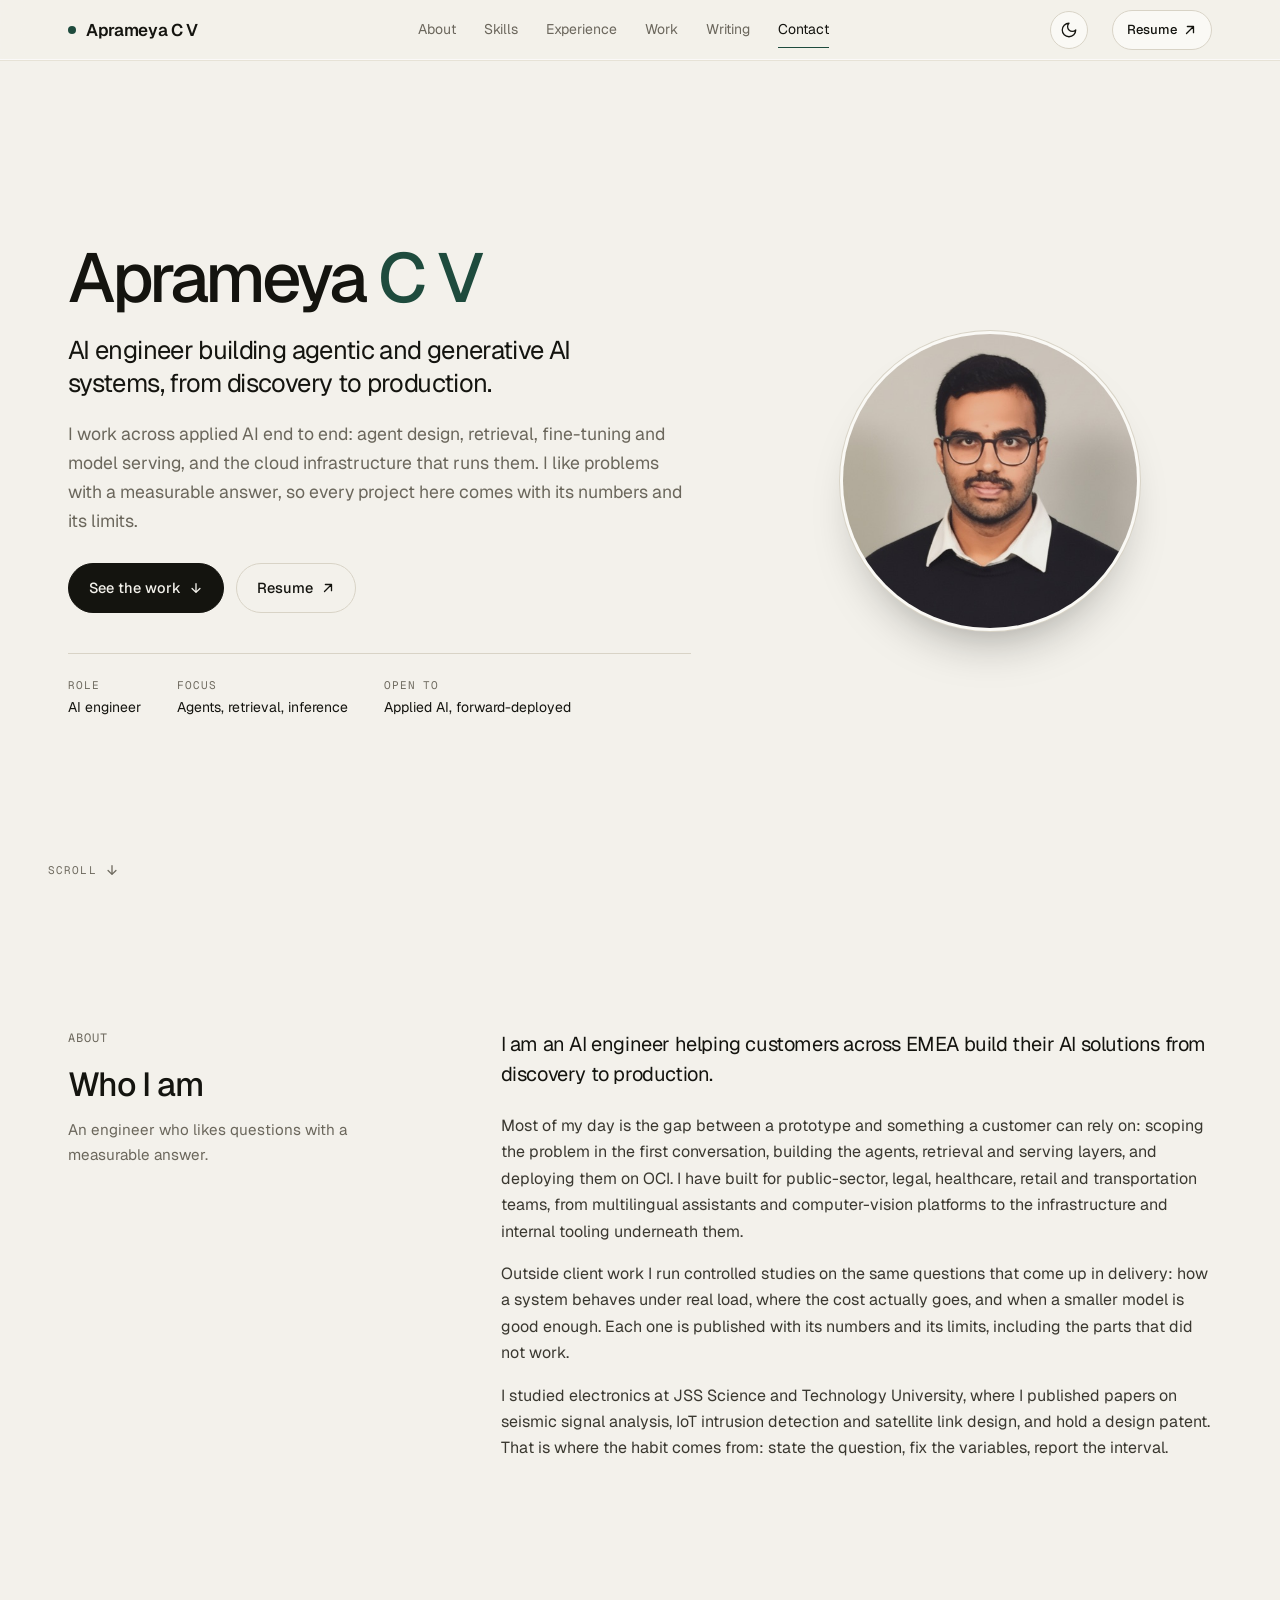
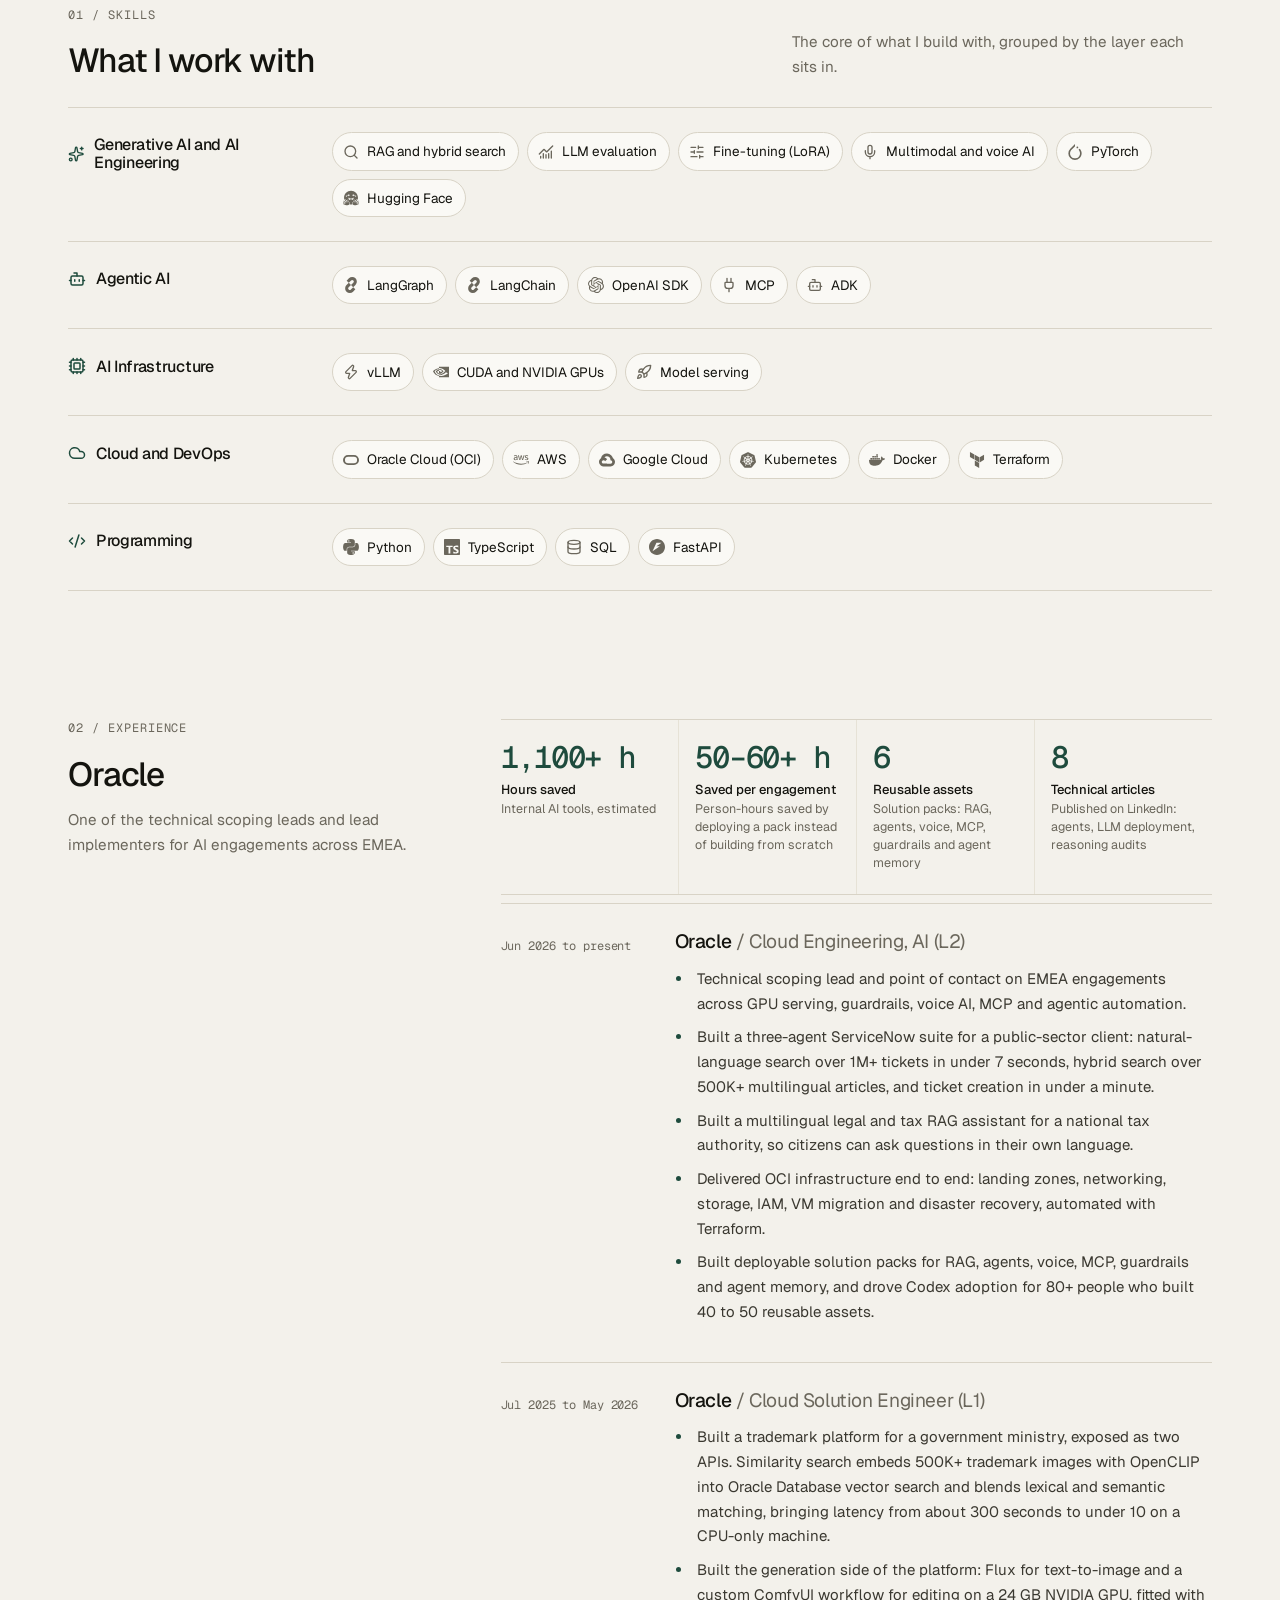
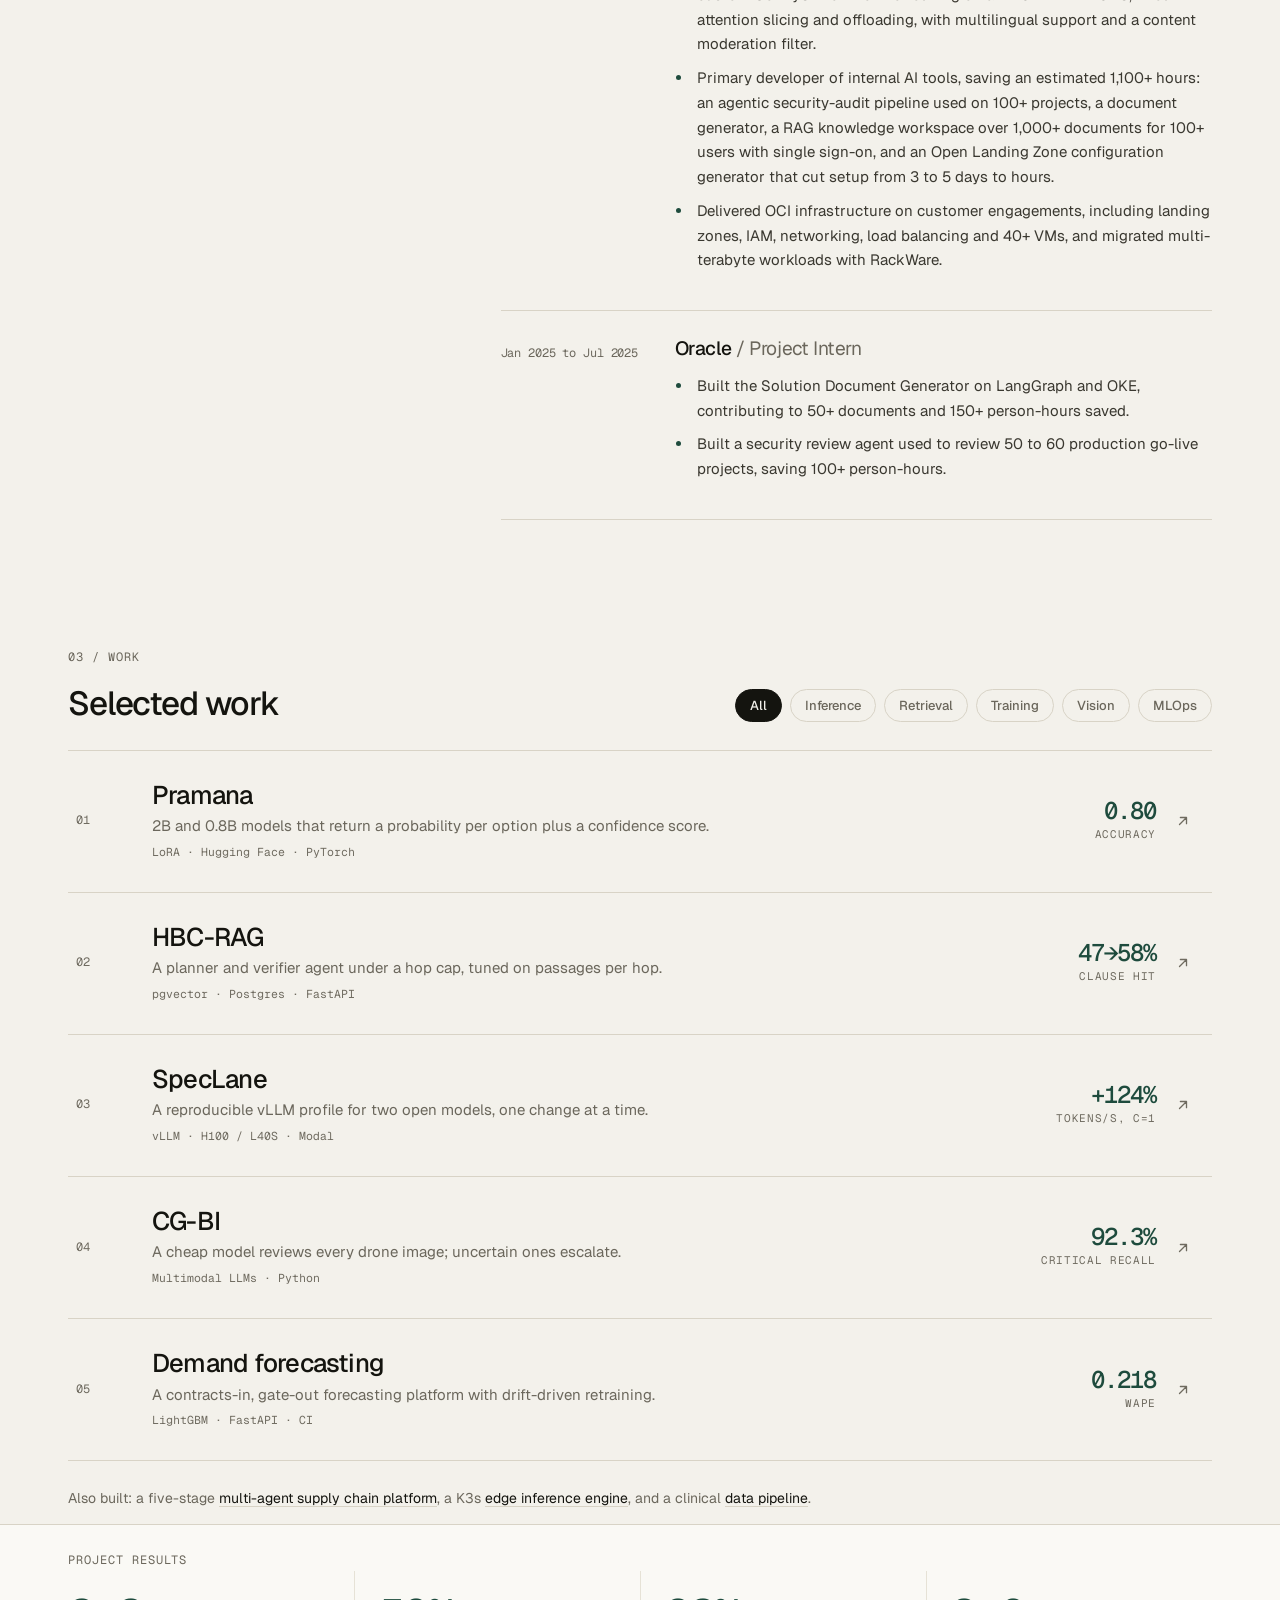
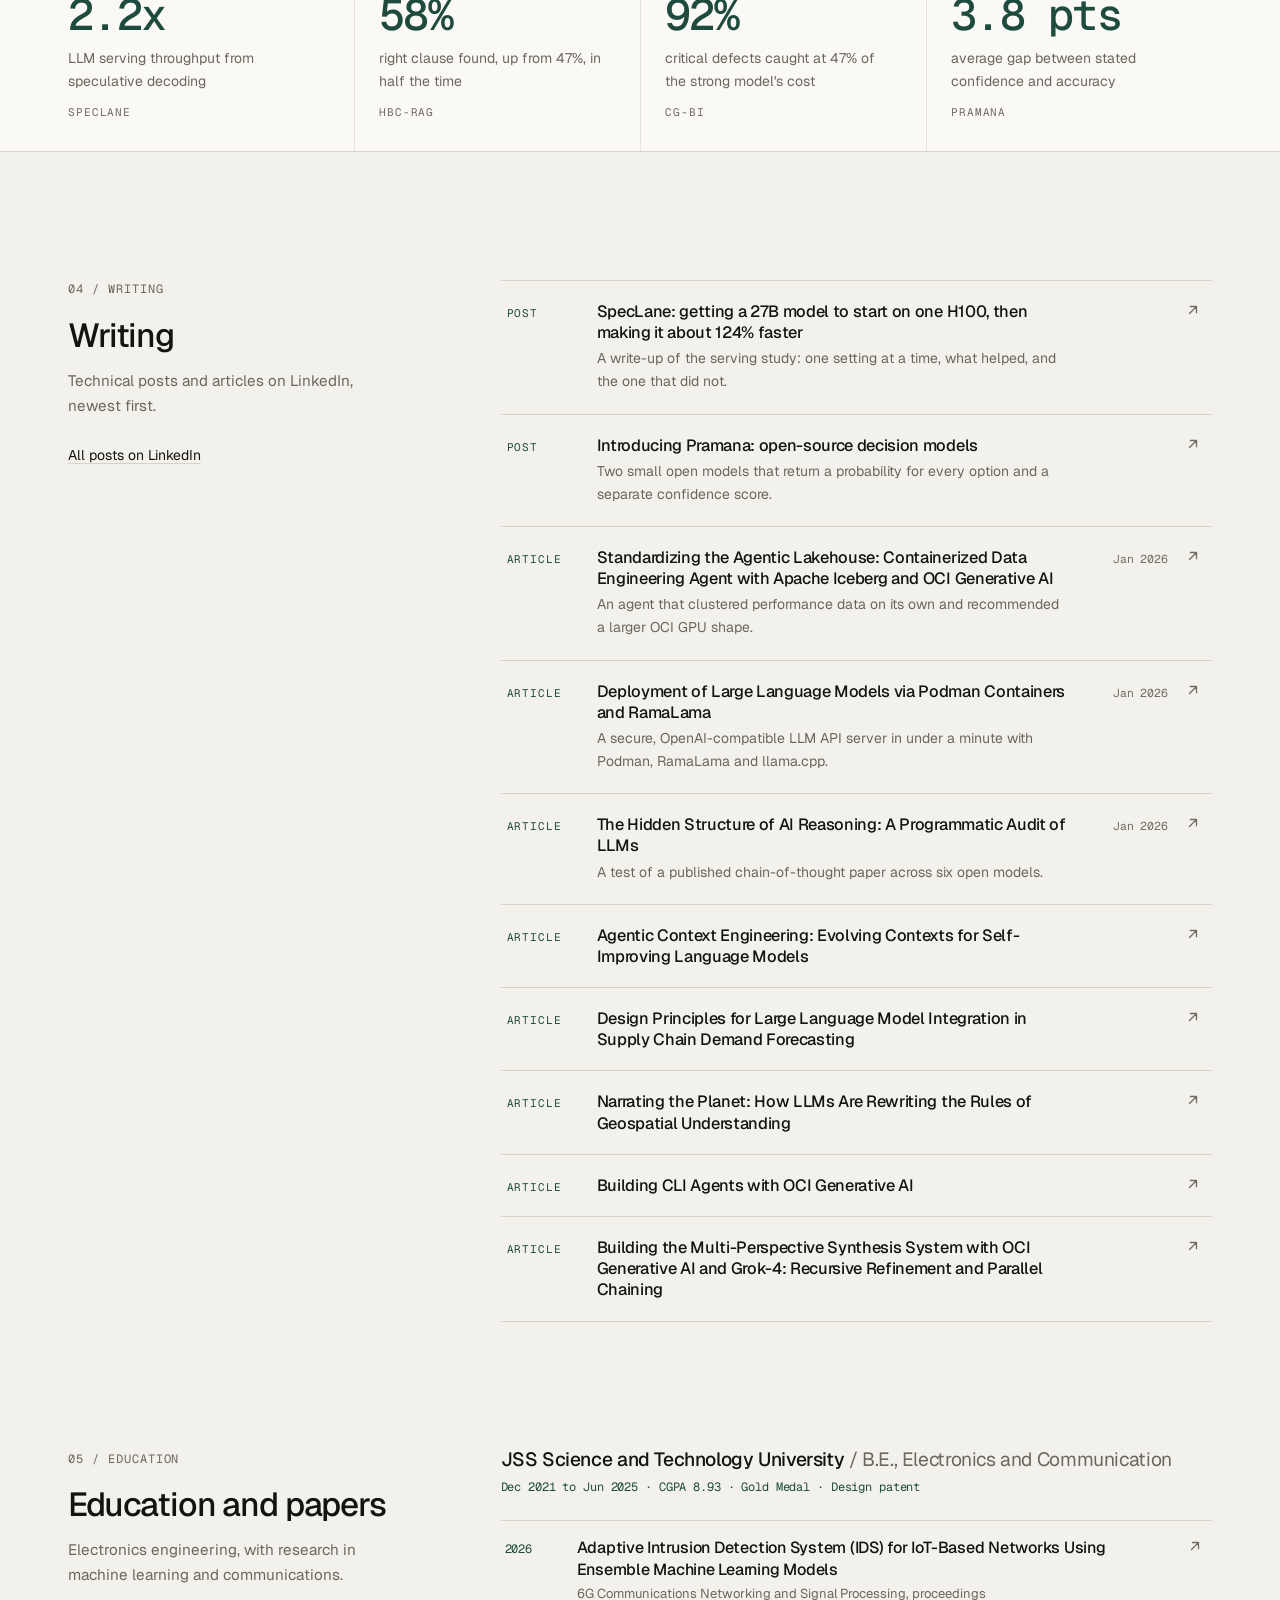
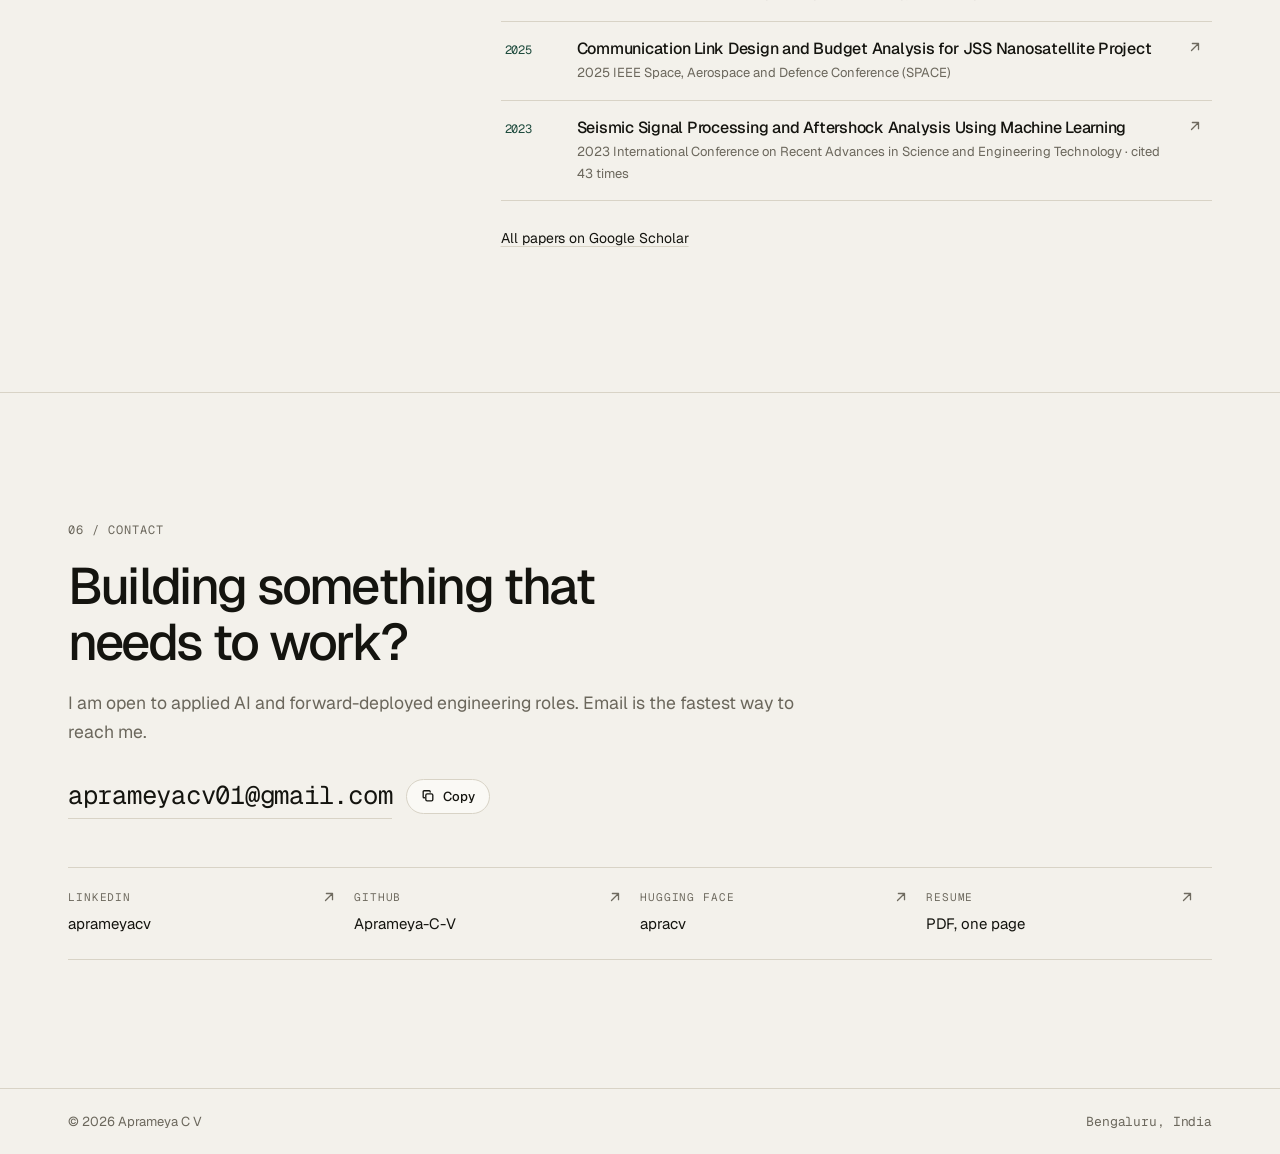
==== index.html @ 90298202 "about: generalise client industries and the study line" ====
<!doctype html>
<html lang="en">
<head>
<meta charset="utf-8">
<meta name="viewport" content="width=device-width, initial-scale=1">
<title>Aprameya C V | AI Engineer</title>
<meta name="description" content="Aprameya C V is an AI engineer in Bengaluru building agentic AI, RAG and LLM inference systems. Projects, writing and papers.">
<meta name="theme-color" content="#f3f1eb">
<meta property="og:title" content="Aprameya C V | AI Engineer">
<meta property="og:description" content="Aprameya C V is an AI engineer in Bengaluru building agentic AI, RAG and LLM inference systems. Projects, writing and papers.">
<meta property="og:type" content="website">
<link rel="canonical" href="https://aprameyacv.com/">
<meta property="og:url" content="https://aprameyacv.com/">
<meta property="og:site_name" content="Aprameya C V">
<meta property="og:image" content="https://aprameyacv.com/assets/og.jpg">
<meta property="og:image:width" content="1200">
<meta property="og:image:height" content="630">
<meta name="twitter:card" content="summary_large_image">
<meta name="twitter:image" content="https://aprameyacv.com/assets/og.jpg">
<meta name="author" content="Aprameya C V">
<script type="application/ld+json">{"@context":"https://schema.org","@type":"Person","name":"Aprameya C V","url":"https://aprameyacv.com","image":"https://aprameyacv.com/assets/portrait.jpg","jobTitle":"AI Engineer","address":{"@type":"PostalAddress","addressLocality":"Bengaluru","addressCountry":"IN"},"alumniOf":"JSS Science and Technology University","knowsAbout":["Agentic AI","Generative AI","Retrieval-augmented generation","LLM inference","Cloud infrastructure"],"sameAs":["https://github.com/Aprameya-C-V","https://huggingface.co/apracv","https://www.linkedin.com/in/aprameyacv/","https://scholar.google.com/citations?user=Yuit2q4AAAAJ"]}</script>
<link rel="icon" href="assets/favicon.svg" type="image/svg+xml">
<link rel="preconnect" href="https://fonts.googleapis.com">
<link rel="preconnect" href="https://fonts.gstatic.com" crossorigin>
<link href="https://fonts.googleapis.com/css2?family=Geist:wght@300;400;500;600&family=Geist+Mono:wght@400;500&display=swap" rel="stylesheet">
<script src="assets/theme.js?v=4885fe9d"></script>
<link rel="stylesheet" href="assets/site.css?v=7edcda43">
</head>
<body data-page="home">
<a class="skip" href="#main">Skip to content</a>
<div class="progress" aria-hidden="true"><i></i></div>
<header class="bar">
  <nav class="bar-in" aria-label="Primary">
    <a class="mark" href="index.html"><span class="mark-dot"></span>Aprameya C V</a>
    <div class="links">
      <a href="index.html#about">About</a>
      <a href="index.html#skills">Skills</a>
      <a href="index.html#experience">Experience</a>
      <a href="index.html#work">Work</a>
      <a href="index.html#writing">Writing</a>
      <a href="index.html#contact">Contact</a>
    </div>
    <button class="theme-toggle" type="button" aria-pressed="false" aria-label="Switch to dark mode"><svg class="i-moon" viewBox="0 0 24 24" fill="none" stroke="currentColor" stroke-width="1.7" stroke-linecap="round" stroke-linejoin="round" aria-hidden="true"><path d="M12 3a6 6 0 0 0 9 9 9 9 0 1 1-9-9Z"/></svg><svg class="i-sun" viewBox="0 0 24 24" fill="none" stroke="currentColor" stroke-width="1.7" stroke-linecap="round" stroke-linejoin="round" aria-hidden="true"><circle cx="12" cy="12" r="4"/><path d="M12 2v2M12 20v2M4.9 4.9l1.4 1.4M17.7 17.7l1.4 1.4M2 12h2M20 12h2M4.9 19.1l1.4-1.4M17.7 6.3l1.4-1.4"/></svg></button>
    <a class="pill" href="resume.pdf" target="_blank" rel="noreferrer">Resume <svg class="ico" viewBox="0 0 16 16" width="14" height="14" aria-hidden="true"><path d="M5 4h7v7M12 4 4 12" fill="none" stroke="currentColor" stroke-width="1.5" stroke-linecap="round" stroke-linejoin="round"/></svg></a>
  </nav>
</header>
<main id="main">

<header class="hero">
  <div class="wrap hero-grid">
    <div class="hero-copy">
      <h1 class="name">Aprameya <span>C V</span></h1>
      <p class="role">AI engineer building agentic and generative AI systems, from discovery to production.</p>
      <p class="lede">I work across applied AI end to end: agent design, retrieval, fine-tuning and model serving, and the cloud infrastructure that runs them. I like problems with a measurable answer, so every project here comes with its numbers and its limits.</p>
      <div class="cta-row">
        <a class="btn" href="#work" data-magnet>See the work <svg class="ico" viewBox="0 0 16 16" width="14" height="14" aria-hidden="true"><path d="M8 3v10M3.5 8.5 8 13l4.5-4.5" fill="none" stroke="currentColor" stroke-width="1.5" stroke-linecap="round" stroke-linejoin="round"/></svg></a>
        <a class="btn ghost" href="resume.pdf" target="_blank" rel="noreferrer" data-magnet>Resume <svg class="ico" viewBox="0 0 16 16" width="14" height="14" aria-hidden="true"><path d="M5 4h7v7M12 4 4 12" fill="none" stroke="currentColor" stroke-width="1.5" stroke-linecap="round" stroke-linejoin="round"/></svg></a>
      </div>
      <dl class="facts">
        <div><dt class="mono">Role</dt><dd>AI engineer</dd></div>
        <div><dt class="mono">Focus</dt><dd>Agents, retrieval, inference</dd></div>
        <div><dt class="mono">Open to</dt><dd>Applied AI, forward-deployed</dd></div>
      </dl>
    </div>
    <figure class="portrait-circle reveal">
      <img src="assets/portrait.jpg" width="640" height="640" alt="Portrait of Aprameya C V" fetchpriority="high">
    </figure>

  </div>
  <a class="scrollcue mono" href="#work" aria-label="Scroll to work">Scroll <svg class="ico" viewBox="0 0 16 16" width="14" height="14" aria-hidden="true"><path d="M8 3v10M3.5 8.5 8 13l4.5-4.5" fill="none" stroke="currentColor" stroke-width="1.5" stroke-linecap="round" stroke-linejoin="round"/></svg></a>
</header>

<section id="about" class="sec">
  <div class="wrap split">
    <div class="split-l"><p class="eyebrow mono">About</p><h2>Who I am</h2><p class="muted">An engineer who likes questions with a measurable answer.</p></div>
    <div class="about reveal">
      <p class="about-lead">I am an AI engineer helping customers across EMEA build their AI solutions from discovery to production.</p>
      <p>Most of my day is the gap between a prototype and something a customer can rely on: scoping the problem in the first conversation, building the agents, retrieval and serving layers, and deploying them on OCI. I have built for public-sector, legal, healthcare, retail and transportation teams, from multilingual assistants and computer-vision platforms to the infrastructure and internal tooling underneath them.</p>
      <p>Outside client work I run controlled studies on the same questions that come up in delivery: how a system behaves under real load, where the cost actually goes, and when a smaller model is good enough. Each one is published with its numbers and its limits, including the parts that did not work.</p>
      <p>I studied electronics at JSS Science and Technology University, where I published papers on seismic signal analysis, IoT intrusion detection and satellite link design, and hold a design patent. That is where the habit comes from: state the question, fix the variables, report the interval.</p>
    </div>
  </div>
</section>

<section id="skills" class="sec">
  <div class="wrap">
    <div class="sec-head"><div><p class="eyebrow mono">01 / Skills</p><h2>What I work with</h2></div><p class="muted skills-note">The core of what I build with, grouped by the layer each sits in.</p></div>
    <div class="slist">
      <div class="srow reveal"><h3><svg class="sk-ico" width="16" height="16" aria-hidden="true" focusable="false" xmlns="http://www.w3.org/2000/svg" width="1em" height="1em" viewBox="0 0 24 24"><g fill="none" stroke="currentColor" stroke-linecap="round" stroke-linejoin="round" stroke-width="2"><path d="M11.017 2.814a1 1 0 0 1 1.966 0l1.051 5.558a2 2 0 0 0 1.594 1.594l5.558 1.051a1 1 0 0 1 0 1.966l-5.558 1.051a2 2 0 0 0-1.594 1.594l-1.051 5.558a1 1 0 0 1-1.966 0l-1.051-5.558a2 2 0 0 0-1.594-1.594l-5.558-1.051a1 1 0 0 1 0-1.966l5.558-1.051a2 2 0 0 0 1.594-1.594zM20 2v4m2-2h-4"/><circle cx="4" cy="20" r="2"/></g></svg><span>Generative AI and AI Engineering</span></h3><div><ul class="chipset"><li><svg class="sk-ico" width="16" height="16" aria-hidden="true" focusable="false" xmlns="http://www.w3.org/2000/svg" width="1em" height="1em" viewBox="0 0 24 24"><g fill="none" stroke="currentColor" stroke-linecap="round" stroke-linejoin="round" stroke-width="2"><path d="m21 21l-4.34-4.34"/><circle cx="11" cy="11" r="8"/></g></svg><span>RAG and hybrid search</span></li><li><svg class="sk-ico" width="16" height="16" aria-hidden="true" focusable="false" xmlns="http://www.w3.org/2000/svg" width="1em" height="1em" viewBox="0 0 24 24"><path fill="none" stroke="currentColor" stroke-linecap="round" stroke-linejoin="round" stroke-width="2" d="M12 16v5m4-6.361V21m4-10.344V21m2-18l-8.646 8.646a.5.5 0 0 1-.708 0L9.354 8.354a.5.5 0 0 0-.707 0L2 15m2 3.463V21m4-6.344V21"/></svg><span>LLM evaluation</span></li><li><svg class="sk-ico" width="16" height="16" aria-hidden="true" focusable="false" xmlns="http://www.w3.org/2000/svg" width="1em" height="1em" viewBox="0 0 24 24"><path fill="none" stroke="currentColor" stroke-linecap="round" stroke-linejoin="round" stroke-width="2" d="M10 5H3m9 14H3M14 3v4m2 10v4m5-9h-9m9 7h-5m5-14h-7m-6 5v4m0-2H3"/></svg><span>Fine-tuning (LoRA)</span></li><li><svg class="sk-ico" width="16" height="16" aria-hidden="true" focusable="false" xmlns="http://www.w3.org/2000/svg" width="1em" height="1em" viewBox="0 0 24 24"><g fill="none" stroke="currentColor" stroke-linecap="round" stroke-linejoin="round" stroke-width="2"><path d="M12 19v3m7-12v2a7 7 0 0 1-14 0v-2"/><rect width="6" height="13" x="9" y="2" rx="3"/></g></svg><span>Multimodal and voice AI</span></li><li><svg class="sk-ico" width="16" height="16" aria-hidden="true" focusable="false" xmlns="http://www.w3.org/2000/svg" width="1em" height="1em" viewBox="0 0 24 24"><path fill="currentColor" d="M12.005 0L4.952 7.053a9.865 9.865 0 0 0 0 14.022a9.866 9.866 0 0 0 14.022 0c3.984-3.9 3.986-10.205.085-14.023l-1.744 1.743c2.904 2.905 2.904 7.634 0 10.538s-7.634 2.904-10.538 0s-2.904-7.634 0-10.538l4.647-4.646l.582-.665zm3.568 3.899a1.327 1.327 0 0 0-1.327 1.327a1.327 1.327 0 0 0 1.327 1.328A1.327 1.327 0 0 0 16.9 5.226A1.327 1.327 0 0 0 15.573 3.9z"/></svg><span>PyTorch</span></li><li><svg class="sk-ico" width="16" height="16" aria-hidden="true" focusable="false" xmlns="http://www.w3.org/2000/svg" width="1em" height="1em" viewBox="0 0 24 24"><path fill="currentColor" d="M12.025 1.13c-5.77 0-10.449 4.647-10.449 10.378c0 1.112.178 2.181.503 3.185c.064-.222.203-.444.416-.577a.96.96 0 0 1 .524-.15c.293 0 .584.124.84.284c.278.173.48.408.71.694c.226.282.458.611.684.951v-.014c.017-.324.106-.622.264-.874s.403-.487.762-.543c.3-.047.596.06.787.203s.31.313.4.467c.15.257.212.468.233.542c.01.026.653 1.552 1.657 2.54c.616.605 1.01 1.223 1.082 1.912c.055.537-.096 1.059-.38 1.572c.637.121 1.294.187 1.967.187c.657 0 1.298-.063 1.921-.178c-.287-.517-.44-1.041-.384-1.581c.07-.69.465-1.307 1.081-1.913c1.004-.987 1.647-2.513 1.657-2.539c.021-.074.083-.285.233-.542c.09-.154.208-.323.4-.467a1.08 1.08 0 0 1 .787-.203c.359.056.604.29.762.543s.247.55.265.874v.015c.225-.34.457-.67.683-.952c.23-.286.432-.52.71-.694c.257-.16.547-.284.84-.285a.97.97 0 0 1 .524.151c.228.143.373.388.43.625l.006.04a10.3 10.3 0 0 0 .534-3.273c0-5.731-4.678-10.378-10.449-10.378M8.327 6.583a1.5 1.5 0 0 1 .713.174a1.487 1.487 0 0 1 .617 2.013c-.183.343-.762-.214-1.102-.094c-.38.134-.532.914-.917.71a1.487 1.487 0 0 1 .69-2.803m7.486 0a1.487 1.487 0 0 1 .689 2.803c-.385.204-.536-.576-.916-.71c-.34-.12-.92.437-1.103.094a1.487 1.487 0 0 1 .617-2.013a1.5 1.5 0 0 1 .713-.174m-10.68 1.55a.96.96 0 1 1 0 1.921a.96.96 0 0 1 0-1.92m13.838 0a.96.96 0 1 1 0 1.92a.96.96 0 0 1 0-1.92M8.489 11.458c.588.01 1.965 1.157 3.572 1.164c1.607-.007 2.984-1.155 3.572-1.164c.196-.003.305.12.305.454c0 .886-.424 2.328-1.563 3.202c-.22-.756-1.396-1.366-1.63-1.32q-.011.001-.02.006l-.044.026l-.01.008l-.03.024q-.018.017-.035.036l-.032.04a1 1 0 0 0-.058.09l-.014.025q-.049.088-.11.19a1 1 0 0 1-.083.116a1.2 1.2 0 0 1-.173.18q-.035.029-.075.058a1.3 1.3 0 0 1-.251-.243a1 1 0 0 1-.076-.107c-.124-.193-.177-.363-.337-.444c-.034-.016-.104-.008-.2.022q-.094.03-.216.087q-.06.028-.125.063l-.13.074q-.067.04-.136.086a3 3 0 0 0-.135.096a3 3 0 0 0-.26.219a2 2 0 0 0-.12.121a2 2 0 0 0-.106.128l-.002.002a2 2 0 0 0-.09.132l-.001.001a1.2 1.2 0 0 0-.105.212q-.013.036-.024.073c-1.139-.875-1.563-2.317-1.563-3.203c0-.334.109-.457.305-.454m.836 10.354c.824-1.19.766-2.082-.365-3.194c-1.13-1.112-1.789-2.738-1.789-2.738s-.246-.945-.806-.858s-.97 1.499.202 2.362c1.173.864-.233 1.45-.685.64c-.45-.812-1.683-2.896-2.322-3.295s-1.089-.175-.938.647s2.822 2.813 2.562 3.244s-1.176-.506-1.176-.506s-2.866-2.567-3.49-1.898s.473 1.23 2.037 2.16c1.564.932 1.686 1.178 1.464 1.53s-3.675-2.511-4-1.297c-.323 1.214 3.524 1.567 3.287 2.405c-.238.839-2.71-1.587-3.216-.642c-.506.946 3.49 2.056 3.522 2.064c1.29.33 4.568 1.028 5.713-.624m5.349 0c-.824-1.19-.766-2.082.365-3.194c1.13-1.112 1.789-2.738 1.789-2.738s.246-.945.806-.858s.97 1.499-.202 2.362c-1.173.864.233 1.45.685.64c.451-.812 1.683-2.896 2.322-3.295s1.089-.175.938.647s-2.822 2.813-2.562 3.244s1.176-.506 1.176-.506s2.866-2.567 3.49-1.898s-.473 1.23-2.037 2.16c-1.564.932-1.686 1.178-1.464 1.53s3.675-2.511 4-1.297c.323 1.214-3.524 1.567-3.287 2.405c.238.839 2.71-1.587 3.216-.642c.506.946-3.49 2.056-3.522 2.064c-1.29.33-4.568 1.028-5.713-.624"/></svg><span>Hugging Face</span></li></ul></div></div>
      <div class="srow reveal"><h3><svg class="sk-ico" width="16" height="16" aria-hidden="true" focusable="false" xmlns="http://www.w3.org/2000/svg" width="1em" height="1em" viewBox="0 0 24 24"><g fill="none" stroke="currentColor" stroke-linecap="round" stroke-linejoin="round" stroke-width="2"><path d="M12 8V4H8"/><rect width="16" height="12" x="4" y="8" rx="2"/><path d="M2 14h2m16 0h2m-7-1v2m-6-2v2"/></g></svg><span>Agentic AI</span></h3><div><ul class="chipset"><li><svg class="sk-ico" width="16" height="16" aria-hidden="true" focusable="false" xmlns="http://www.w3.org/2000/svg" width="1em" height="1em" viewBox="0 0 24 24"><path fill="currentColor" d="M13.796 0a6.93 6.93 0 0 0-4.91 2.019L5.451 5.455l3.273 3.27l3.432-3.432a2.284 2.284 0 0 1 3.277 0a2.28 2.28 0 0 1 0 3.275L12 12.001l3.273 3.273l3.433-3.435c2.692-2.692 2.692-7.127 0-9.82A6.92 6.92 0 0 0 13.796 0m-5.07 8.728l-3.433 3.434c-2.692 2.693-2.692 7.126 0 9.819A6.92 6.92 0 0 0 10.203 24a6.93 6.93 0 0 0 4.911-2.02l3.432-3.432l-3.271-3.272l-3.433 3.433a2.284 2.284 0 0 1-3.277 0a2.28 2.28 0 0 1 0-3.276L12 12z"/></svg><span>LangGraph</span></li><li><svg class="sk-ico" width="16" height="16" aria-hidden="true" focusable="false" xmlns="http://www.w3.org/2000/svg" width="1em" height="1em" viewBox="0 0 24 24"><path fill="currentColor" d="M13.796 0a6.93 6.93 0 0 0-4.91 2.019L5.451 5.455l3.273 3.27l3.432-3.432a2.284 2.284 0 0 1 3.277 0a2.28 2.28 0 0 1 0 3.275L12 12.001l3.273 3.273l3.433-3.435c2.692-2.692 2.692-7.127 0-9.82A6.92 6.92 0 0 0 13.796 0m-5.07 8.728l-3.433 3.434c-2.692 2.693-2.692 7.126 0 9.819A6.92 6.92 0 0 0 10.203 24a6.93 6.93 0 0 0 4.911-2.02l3.432-3.432l-3.271-3.272l-3.433 3.433a2.284 2.284 0 0 1-3.277 0a2.28 2.28 0 0 1 0-3.276L12 12z"/></svg><span>LangChain</span></li><li><svg class="sk-ico" width="16" height="16" aria-hidden="true" focusable="false" xmlns="http://www.w3.org/2000/svg" width="1em" height="1em" viewBox="0 0 24 24"><path fill="currentColor" d="M22.282 9.821a6 6 0 0 0-.516-4.91a6.05 6.05 0 0 0-6.51-2.9A6.065 6.065 0 0 0 4.981 4.18a6 6 0 0 0-3.998 2.9a6.05 6.05 0 0 0 .743 7.097a5.98 5.98 0 0 0 .51 4.911a6.05 6.05 0 0 0 6.515 2.9A6 6 0 0 0 13.26 24a6.06 6.06 0 0 0 5.772-4.206a6 6 0 0 0 3.997-2.9a6.06 6.06 0 0 0-.747-7.073M13.26 22.43a4.48 4.48 0 0 1-2.876-1.04l.141-.081l4.779-2.758a.8.8 0 0 0 .392-.681v-6.737l2.02 1.168a.07.07 0 0 1 .038.052v5.583a4.504 4.504 0 0 1-4.494 4.494M3.6 18.304a4.47 4.47 0 0 1-.535-3.014l.142.085l4.783 2.759a.77.77 0 0 0 .78 0l5.843-3.369v2.332a.08.08 0 0 1-.033.062L9.74 19.95a4.5 4.5 0 0 1-6.14-1.646M2.34 7.896a4.5 4.5 0 0 1 2.366-1.973V11.6a.77.77 0 0 0 .388.677l5.815 3.354l-2.02 1.168a.08.08 0 0 1-.071 0l-4.83-2.786A4.504 4.504 0 0 1 2.34 7.872zm16.597 3.855l-5.833-3.387L15.119 7.2a.08.08 0 0 1 .071 0l4.83 2.791a4.494 4.494 0 0 1-.676 8.105v-5.678a.79.79 0 0 0-.407-.667m2.01-3.023l-.141-.085l-4.774-2.782a.78.78 0 0 0-.785 0L9.409 9.23V6.897a.07.07 0 0 1 .028-.061l4.83-2.787a4.5 4.5 0 0 1 6.68 4.66zm-12.64 4.135l-2.02-1.164a.08.08 0 0 1-.038-.057V6.075a4.5 4.5 0 0 1 7.375-3.453l-.142.08L8.704 5.46a.8.8 0 0 0-.393.681zm1.097-2.365l2.602-1.5l2.607 1.5v2.999l-2.597 1.5l-2.607-1.5Z"/></svg><span>OpenAI SDK</span></li><li><svg class="sk-ico" width="16" height="16" aria-hidden="true" focusable="false" xmlns="http://www.w3.org/2000/svg" width="1em" height="1em" viewBox="0 0 24 24"><path fill="none" stroke="currentColor" stroke-linecap="round" stroke-linejoin="round" stroke-width="2" d="M12 22v-5m3-9V2m2 6a1 1 0 0 1 1 1v4a4 4 0 0 1-4 4h-4a4 4 0 0 1-4-4V9a1 1 0 0 1 1-1zM9 8V2"/></svg><span>MCP</span></li><li><svg class="sk-ico" width="16" height="16" aria-hidden="true" focusable="false" xmlns="http://www.w3.org/2000/svg" width="1em" height="1em" viewBox="0 0 24 24"><g fill="none" stroke="currentColor" stroke-linecap="round" stroke-linejoin="round" stroke-width="2"><path d="M12 8V4H8"/><rect width="16" height="12" x="4" y="8" rx="2"/><path d="M2 14h2m16 0h2m-7-1v2m-6-2v2"/></g></svg><span>ADK</span></li></ul></div></div>
      <div class="srow reveal"><h3><svg class="sk-ico" width="16" height="16" aria-hidden="true" focusable="false" xmlns="http://www.w3.org/2000/svg" width="1em" height="1em" viewBox="0 0 24 24"><g fill="none" stroke="currentColor" stroke-linecap="round" stroke-linejoin="round" stroke-width="2"><path d="M12 20v2m0-20v2m5 16v2m0-20v2M2 12h2m-2 5h2M2 7h2m16 5h2m-2 5h2M20 7h2M7 20v2M7 2v2"/><rect width="16" height="16" x="4" y="4" rx="2"/><rect width="8" height="8" x="8" y="8" rx="1"/></g></svg><span>AI Infrastructure</span></h3><div><ul class="chipset"><li><svg class="sk-ico" width="16" height="16" aria-hidden="true" focusable="false" xmlns="http://www.w3.org/2000/svg" width="1em" height="1em" viewBox="0 0 24 24"><path fill="none" stroke="currentColor" stroke-linecap="round" stroke-linejoin="round" stroke-width="2" d="M15.914 4a1.5 1.5 0 0 0-2.474-1.561l-9 9A1.5 1.5 0 0 0 5.5 14h4.002a.5.5 0 0 1 .471.666L8.086 20a1.5 1.5 0 0 0 2.475 1.56l9-9A1.5 1.5 0 0 0 18.5 10h-3.997a.5.5 0 0 1-.472-.667z"/></svg><span>vLLM</span></li><li><svg class="sk-ico" width="16" height="16" aria-hidden="true" focusable="false" xmlns="http://www.w3.org/2000/svg" width="1em" height="1em" viewBox="0 0 24 24"><path fill="currentColor" d="M8.948 8.798v-1.43a7 7 0 0 1 .424-.018c3.922-.124 6.493 3.374 6.493 3.374s-2.774 3.851-5.75 3.851a3.7 3.7 0 0 1-1.158-.185v-4.346c1.528.185 1.837.857 2.747 2.385l2.04-1.714s-1.492-1.952-4-1.952a6 6 0 0 0-.796.035m0-4.735v2.138l.424-.027c5.45-.185 9.01 4.47 9.01 4.47s-4.08 4.964-8.33 4.964a6.5 6.5 0 0 1-1.095-.097v1.325c.3.035.61.062.91.062c3.957 0 6.82-2.023 9.593-4.408c.459.371 2.34 1.263 2.73 1.652c-2.633 2.208-8.772 3.984-12.253 3.984c-.335 0-.653-.018-.971-.053v1.864H24V4.063zm0 10.326v1.131c-3.657-.654-4.673-4.46-4.673-4.46s1.758-1.944 4.673-2.262v1.237H8.94c-1.528-.186-2.73 1.245-2.73 1.245s.68 2.412 2.739 3.11M2.456 10.9s2.164-3.197 6.5-3.533V6.201C4.153 6.59 0 10.653 0 10.653s2.35 6.802 8.948 7.42v-1.237c-4.84-.6-6.492-5.936-6.492-5.936"/></svg><span>CUDA and NVIDIA GPUs</span></li><li><svg class="sk-ico" width="16" height="16" aria-hidden="true" focusable="false" xmlns="http://www.w3.org/2000/svg" width="1em" height="1em" viewBox="0 0 24 24"><g fill="none" stroke="currentColor" stroke-linecap="round" stroke-linejoin="round" stroke-width="2"><path d="M12 15v5s3.03-.55 4-2c1.08-1.62 0-5 0-5M4.5 16.5c-1.5 1.26-2 5-2 5s3.74-.5 5-2c.71-.84.7-2.13-.09-2.91a2.18 2.18 0 0 0-2.91-.09"/><path d="M9 12a22 22 0 0 1 2-3.95A12.88 12.88 0 0 1 22 2c0 2.72-.78 7.5-6 11a22.4 22.4 0 0 1-4 2z"/><path d="M9 12H4s.55-3.03 2-4c1.62-1.08 5 .05 5 .05"/></g></svg><span>Model serving</span></li></ul></div></div>
      <div class="srow reveal"><h3><svg class="sk-ico" width="16" height="16" aria-hidden="true" focusable="false" xmlns="http://www.w3.org/2000/svg" width="1em" height="1em" viewBox="0 0 24 24"><path fill="none" stroke="currentColor" stroke-linecap="round" stroke-linejoin="round" stroke-width="2" d="M17.5 19H9a7 7 0 1 1 6.71-9h1.79a4.5 4.5 0 1 1 0 9"/></svg><span>Cloud and DevOps</span></h3><div><ul class="chipset"><li><svg class="sk-ico" width="16" height="16" aria-hidden="true" focusable="false" xmlns="http://www.w3.org/2000/svg" width="1em" height="1em" viewBox="0 0 24 24"><path fill="currentColor" d="M16.412 4.412h-8.82a7.588 7.588 0 0 0-.008 15.176h8.828a7.588 7.588 0 0 0 0-15.176m-.193 12.502H7.786a4.915 4.915 0 0 1 0-9.828h8.433a4.914 4.914 0 1 1 0 9.828"/></svg><span>Oracle Cloud (OCI)</span></li><li><svg class="sk-ico" width="16" height="16" aria-hidden="true" focusable="false" xmlns="http://www.w3.org/2000/svg" width="1em" height="1em" viewBox="0 0 24 24"><path fill="currentColor" d="M6.763 10.036q.002.446.088.71c.064.176.144.368.256.576c.04.063.056.127.056.183q.002.12-.152.24l-.503.335a.4.4 0 0 1-.208.072q-.12-.002-.239-.112a2.5 2.5 0 0 1-.287-.375a6 6 0 0 1-.248-.471q-.934 1.101-2.347 1.101c-.67 0-1.205-.191-1.596-.574q-.588-.575-.59-1.533c0-.678.239-1.23.726-1.644c.487-.415 1.133-.623 1.955-.623c.272 0 .551.024.846.064c.296.04.6.104.918.176v-.583q-.001-.909-.375-1.277c-.255-.248-.686-.367-1.3-.367c-.28 0-.568.031-.863.103q-.443.106-.862.272a2 2 0 0 1-.28.104a.5.5 0 0 1-.127.023q-.168.002-.168-.247v-.391c0-.128.016-.224.056-.28a.6.6 0 0 1 .224-.167a4.6 4.6 0 0 1 1.005-.36a4.8 4.8 0 0 1 1.246-.151c.95 0 1.644.216 2.091.647q.66.645.662 1.963v2.586zm-3.24 1.214c.263 0 .534-.048.822-.144a1.8 1.8 0 0 0 .758-.51a1.3 1.3 0 0 0 .272-.512c.047-.191.08-.423.08-.694v-.335a7 7 0 0 0-.735-.136a6 6 0 0 0-.75-.048c-.535 0-.926.104-1.19.32c-.263.215-.39.518-.39.917c0 .375.095.655.295.846c.191.2.47.296.838.296m6.41.862c-.144 0-.24-.024-.304-.08c-.064-.048-.12-.16-.168-.311L7.586 5.55a1.4 1.4 0 0 1-.072-.32c0-.128.064-.2.191-.2h.783q.227-.001.31.08c.065.048.113.16.16.312l1.342 5.284l1.245-5.284q.058-.24.151-.312a.55.55 0 0 1 .32-.08h.638c.152 0 .256.025.32.08c.063.048.12.16.151.312l1.261 5.348l1.381-5.348q.074-.24.16-.312a.52.52 0 0 1 .311-.08h.743c.127 0 .2.065.2.2c0 .04-.009.08-.017.128a1 1 0 0 1-.056.2l-1.923 6.17q-.072.24-.168.311a.5.5 0 0 1-.303.08h-.687c-.151 0-.255-.024-.32-.08c-.063-.056-.119-.16-.15-.32l-1.238-5.148l-1.23 5.14c-.04.16-.087.264-.15.32c-.065.056-.177.08-.32.08zm10.256.215c-.415 0-.83-.048-1.229-.143c-.399-.096-.71-.2-.918-.32c-.128-.071-.215-.151-.247-.223a.6.6 0 0 1-.048-.224v-.407c0-.167.064-.247.183-.247q.072 0 .144.024c.048.016.12.048.2.08q.408.181.878.279c.319.064.63.096.95.096c.502 0 .894-.088 1.165-.264a.86.86 0 0 0 .415-.758a.78.78 0 0 0-.215-.559c-.144-.151-.416-.287-.807-.415l-1.157-.36c-.583-.183-1.014-.454-1.277-.813a1.9 1.9 0 0 1-.4-1.158q0-.502.216-.886c.144-.255.335-.479.575-.654c.24-.184.51-.32.83-.415c.32-.096.655-.136 1.006-.136c.175 0 .359.008.535.032c.183.024.35.056.518.088q.24.058.455.127q.216.072.336.144a.7.7 0 0 1 .24.2a.43.43 0 0 1 .071.263v.375q-.002.254-.184.256a.8.8 0 0 1-.303-.096a3.65 3.65 0 0 0-1.532-.311c-.455 0-.815.071-1.062.223s-.375.383-.375.71c0 .224.08.416.24.567c.159.152.454.304.877.44l1.134.358c.574.184.99.44 1.237.767s.367.702.367 1.117c0 .343-.072.655-.207.926a2.2 2.2 0 0 1-.583.703c-.248.2-.543.343-.886.447c-.36.111-.734.167-1.142.167m1.509 3.88c-2.626 1.94-6.442 2.969-9.722 2.969c-4.598 0-8.74-1.7-11.87-4.526c-.247-.223-.024-.527.272-.351c3.384 1.963 7.559 3.153 11.877 3.153c2.914 0 6.114-.607 9.06-1.852c.439-.2.814.287.383.607m1.094-1.246c-.336-.43-2.22-.207-3.074-.103c-.255.032-.295-.192-.063-.36c1.5-1.053 3.967-.75 4.254-.399c.287.36-.08 2.826-1.485 4.007c-.215.184-.423.088-.327-.151c.32-.79 1.03-2.57.695-2.994"/></svg><span>AWS</span></li><li><svg class="sk-ico" width="16" height="16" aria-hidden="true" focusable="false" xmlns="http://www.w3.org/2000/svg" width="1em" height="1em" viewBox="0 0 24 24"><path fill="currentColor" d="M12.19 2.38a9.344 9.344 0 0 0-9.234 6.893c.053-.02-.055.013 0 0c-3.875 2.551-3.922 8.11-.247 10.941l.006-.007l-.007.03a6.7 6.7 0 0 0 4.077 1.356h5.173l.03.03h5.192c6.687.053 9.376-8.605 3.835-12.35a9.37 9.37 0 0 0-2.821-4.552l-.043.043l.006-.05A9.34 9.34 0 0 0 12.19 2.38m-.358 4.146c1.244-.04 2.518.368 3.486 1.15a5.19 5.19 0 0 1 1.862 4.078v.518c3.53-.07 3.53 5.262 0 5.193h-5.193l-.008.009v-.04H6.785a2.6 2.6 0 0 1-1.067-.23h.001a2.597 2.597 0 1 1 3.437-3.437l3.013-3.012A6.75 6.75 0 0 0 8.11 8.24c.018-.01.04-.026.054-.023a5.2 5.2 0 0 1 3.67-1.69z"/></svg><span>Google Cloud</span></li><li><svg class="sk-ico" width="16" height="16" aria-hidden="true" focusable="false" xmlns="http://www.w3.org/2000/svg" width="1em" height="1em" viewBox="0 0 24 24"><path fill="currentColor" d="m10.204 14.35l.007.01l-.999 2.413a5.17 5.17 0 0 1-2.075-2.597l2.578-.437l.004.005a.44.44 0 0 1 .484.606zm-.833-2.129a.44.44 0 0 0 .173-.756l.002-.011L7.585 9.7a5.14 5.14 0 0 0-.73 3.255l2.514-.725zm1.145-1.98a.44.44 0 0 0 .699-.337l.01-.005l.15-2.62a5.14 5.14 0 0 0-3.01 1.442l2.147 1.523zm.76 2.75l.723.349l.722-.347l.18-.78l-.5-.623h-.804l-.5.623l.179.779zm1.5-3.095a.44.44 0 0 0 .7.336l.008.003l2.134-1.513a5.2 5.2 0 0 0-2.992-1.442l.148 2.615zm10.876 5.97l-5.773 7.181a1.6 1.6 0 0 1-1.248.594l-9.261.003a1.6 1.6 0 0 1-1.247-.596l-5.776-7.18a1.58 1.58 0 0 1-.307-1.34L2.1 5.573c.108-.47.425-.864.863-1.073L11.305.513a1.6 1.6 0 0 1 1.385 0l8.345 3.985c.438.209.755.604.863 1.073l2.062 8.955c.108.47-.005.963-.308 1.34m-3.289-2.057c-.042-.01-.103-.026-.145-.034c-.174-.033-.315-.025-.479-.038c-.35-.037-.638-.067-.895-.148c-.105-.04-.18-.165-.216-.216l-.201-.059a6.5 6.5 0 0 0-.105-2.332a6.5 6.5 0 0 0-.936-2.163c.052-.047.15-.133.177-.159c.008-.09.001-.183.094-.282c.197-.185.444-.338.743-.522c.142-.084.273-.137.415-.242c.032-.024.076-.062.11-.089c.24-.191.295-.52.123-.736s-.506-.236-.745-.045c-.034.027-.08.062-.111.088c-.134.116-.217.23-.33.35c-.246.25-.45.458-.673.609c-.097.056-.239.037-.303.033l-.19.135a6.55 6.55 0 0 0-4.146-2.003l-.012-.223c-.065-.062-.143-.115-.163-.25c-.022-.268.015-.557.057-.905c.023-.163.061-.298.068-.475c.001-.04-.001-.099-.001-.142c0-.306-.224-.555-.5-.555c-.275 0-.499.249-.499.555l.001.014c0 .041-.002.092 0 .128c.006.177.044.312.067.475c.042.348.078.637.056.906a.55.55 0 0 1-.162.258l-.012.211a6.42 6.42 0 0 0-4.166 2.003l-.18-.128c-.09.012-.18.04-.297-.029c-.223-.15-.427-.358-.673-.608c-.113-.12-.195-.234-.329-.349l-.111-.088a.6.6 0 0 0-.348-.132a.48.48 0 0 0-.398.176c-.172.216-.117.546.123.737l.007.005l.104.083c.142.105.272.159.414.242c.299.185.546.338.743.522c.076.082.09.226.1.288l.16.143a6.46 6.46 0 0 0-1.02 4.506l-.208.06c-.055.072-.133.184-.215.217c-.257.081-.546.11-.895.147c-.164.014-.305.006-.48.039c-.037.007-.09.02-.133.03l-.004.002l-.007.002c-.295.071-.484.342-.423.608c.061.267.349.429.645.365l.007-.001l.01-.003l.129-.029c.17-.046.294-.113.448-.172c.33-.118.604-.217.87-.256c.112-.009.23.069.288.101l.217-.037a6.5 6.5 0 0 0 2.88 3.596l-.09.218c.033.084.069.199.044.282c-.097.252-.263.517-.452.813c-.091.136-.185.242-.268.399c-.02.037-.045.095-.064.134c-.128.275-.034.591.213.71c.248.12.556-.007.69-.282v-.002c.02-.039.046-.09.062-.127c.07-.162.094-.301.144-.458c.132-.332.205-.68.387-.897c.05-.06.13-.082.215-.105l.113-.205a6.45 6.45 0 0 0 4.609.012l.106.192c.086.028.18.042.256.155c.136.232.229.507.342.84c.05.156.074.295.145.457c.016.037.043.09.062.129c.133.276.442.402.69.282c.247-.118.341-.435.213-.71c-.02-.039-.045-.096-.065-.134c-.083-.156-.177-.261-.268-.398c-.19-.296-.346-.541-.443-.793c-.04-.13.007-.21.038-.294c-.018-.022-.059-.144-.083-.202a6.5 6.5 0 0 0 2.88-3.622c.064.01.176.03.213.038c.075-.05.144-.114.28-.104c.266.039.54.138.87.256c.154.06.277.128.448.173c.036.01.088.019.13.028l.009.003l.007.001c.297.064.584-.098.645-.365c.06-.266-.128-.537-.423-.608M16.4 9.701l-1.95 1.746v.005a.44.44 0 0 0 .173.757l.003.01l2.526.728a5.2 5.2 0 0 0-.108-1.674A5.2 5.2 0 0 0 16.4 9.7zm-4.013 5.325a.44.44 0 0 0-.404-.232a.44.44 0 0 0-.372.233h-.002l-1.268 2.292a5.16 5.16 0 0 0 3.326.003l-1.27-2.296zm1.888-1.293a.44.44 0 0 0-.27.036a.44.44 0 0 0-.214.572l-.003.004l1.01 2.438a5.15 5.15 0 0 0 2.081-2.615l-2.6-.44z"/></svg><span>Kubernetes</span></li><li><svg class="sk-ico" width="16" height="16" aria-hidden="true" focusable="false" xmlns="http://www.w3.org/2000/svg" width="1em" height="1em" viewBox="0 0 24 24"><path fill="currentColor" d="M13.983 11.078h2.119a.186.186 0 0 0 .186-.185V9.006a.186.186 0 0 0-.186-.186h-2.119a.185.185 0 0 0-.185.185v1.888c0 .102.083.185.185.185m-2.954-5.43h2.118a.186.186 0 0 0 .186-.186V3.574a.186.186 0 0 0-.186-.185h-2.118a.185.185 0 0 0-.185.185v1.888c0 .102.082.185.185.185m0 2.716h2.118a.187.187 0 0 0 .186-.186V6.29a.186.186 0 0 0-.186-.185h-2.118a.185.185 0 0 0-.185.185v1.887c0 .102.082.185.185.186m-2.93 0h2.12a.186.186 0 0 0 .184-.186V6.29a.185.185 0 0 0-.185-.185H8.1a.185.185 0 0 0-.185.185v1.887c0 .102.083.185.185.186m-2.964 0h2.119a.186.186 0 0 0 .185-.186V6.29a.185.185 0 0 0-.185-.185H5.136a.186.186 0 0 0-.186.185v1.887c0 .102.084.185.186.186m5.893 2.715h2.118a.186.186 0 0 0 .186-.185V9.006a.186.186 0 0 0-.186-.186h-2.118a.185.185 0 0 0-.185.185v1.888c0 .102.082.185.185.185m-2.93 0h2.12a.185.185 0 0 0 .184-.185V9.006a.185.185 0 0 0-.184-.186h-2.12a.185.185 0 0 0-.184.185v1.888c0 .102.083.185.185.185m-2.964 0h2.119a.185.185 0 0 0 .185-.185V9.006a.185.185 0 0 0-.184-.186h-2.12a.186.186 0 0 0-.186.186v1.887c0 .102.084.185.186.185m-2.92 0h2.12a.185.185 0 0 0 .184-.185V9.006a.185.185 0 0 0-.184-.186h-2.12a.185.185 0 0 0-.184.185v1.888c0 .102.082.185.185.185M23.763 9.89c-.065-.051-.672-.51-1.954-.51q-.508.001-1.01.087c-.248-1.7-1.653-2.53-1.716-2.566l-.344-.199l-.226.327c-.284.438-.49.922-.612 1.43c-.23.97-.09 1.882.403 2.661c-.595.332-1.55.413-1.744.42H.751a.75.75 0 0 0-.75.748a11.4 11.4 0 0 0 .692 4.062c.545 1.428 1.355 2.48 2.41 3.124c1.18.723 3.1 1.137 5.275 1.137a15.7 15.7 0 0 0 2.93-.266a12.3 12.3 0 0 0 3.823-1.389a10.5 10.5 0 0 0 2.61-2.136c1.252-1.418 1.998-2.997 2.553-4.4h.221c1.372 0 2.215-.549 2.68-1.009c.309-.293.55-.65.707-1.046l.098-.288Z"/></svg><span>Docker</span></li><li><svg class="sk-ico" width="16" height="16" aria-hidden="true" focusable="false" xmlns="http://www.w3.org/2000/svg" width="1em" height="1em" viewBox="0 0 24 24"><path fill="currentColor" d="M1.44 0v7.575l6.561 3.79V3.787zm21.12 4.227l-6.561 3.791v7.574l6.56-3.787zM8.72 4.23v7.575l6.561 3.787V8.018zm0 8.405v7.575L15.28 24v-7.578z"/></svg><span>Terraform</span></li></ul></div></div>
      <div class="srow reveal"><h3><svg class="sk-ico" width="16" height="16" aria-hidden="true" focusable="false" xmlns="http://www.w3.org/2000/svg" width="1em" height="1em" viewBox="0 0 24 24"><path fill="none" stroke="currentColor" stroke-linecap="round" stroke-linejoin="round" stroke-width="2" d="m18 16l4-4l-4-4M6 8l-4 4l4 4m8.5-12l-5 16"/></svg><span>Programming</span></h3><div><ul class="chipset"><li><svg class="sk-ico" width="16" height="16" aria-hidden="true" focusable="false" xmlns="http://www.w3.org/2000/svg" width="1em" height="1em" viewBox="0 0 24 24"><path fill="currentColor" d="M11.858 0c-.978.005-1.913.088-2.736.234C6.7.662 6.26 1.558 6.26 3.21v2.182h5.725v.727H4.111c-1.664 0-3.121 1-3.577 2.903c-.526 2.181-.549 3.542 0 5.82c.407 1.694 1.379 2.902 3.043 2.902h1.969v-2.616c0-1.89 1.635-3.557 3.576-3.557h5.72c1.591 0 2.862-1.31 2.862-2.91v-5.45c0-1.553-1.309-2.718-2.863-2.977A18 18 0 0 0 11.858 0M8.762 1.755c.591 0 1.074.491 1.074 1.095c0 .601-.483 1.087-1.074 1.087A1.08 1.08 0 0 1 7.688 2.85c0-.604.48-1.095 1.074-1.095m9.656 4.364v2.543c0 1.971-1.671 3.63-3.577 3.63H9.122c-1.566 0-2.862 1.34-2.862 2.91v5.452c0 1.551 1.349 2.464 2.862 2.91c1.813.532 3.55.628 5.72 0c1.44-.418 2.862-1.258 2.862-2.91V18.47h-5.719v-.727h8.582c1.664 0 2.284-1.16 2.862-2.903c.598-1.793.573-3.518 0-5.819c-.41-1.656-1.196-2.903-2.862-2.903zm-3.216 13.807a1.08 1.08 0 0 1 1.074 1.088c0 .604-.48 1.094-1.074 1.094c-.592 0-1.075-.49-1.075-1.094c0-.601.483-1.088 1.075-1.088"/></svg><span>Python</span></li><li><svg class="sk-ico" width="16" height="16" aria-hidden="true" focusable="false" xmlns="http://www.w3.org/2000/svg" width="1em" height="1em" viewBox="0 0 24 24"><path fill="currentColor" d="M1.125 0C.502 0 0 .502 0 1.125v21.75C0 23.498.502 24 1.125 24h21.75c.623 0 1.125-.502 1.125-1.125V1.125C24 .502 23.498 0 22.875 0zm17.363 9.75q.918 0 1.627.111a6.4 6.4 0 0 1 1.306.34v2.458a4 4 0 0 0-.643-.361a5 5 0 0 0-.717-.26a5.5 5.5 0 0 0-1.426-.2q-.45 0-.819.086a2.1 2.1 0 0 0-.623.242q-.254.156-.393.374a.9.9 0 0 0-.14.49q0 .294.156.529q.156.234.443.444c.287.21.423.276.696.41q.41.203.926.416q.705.296 1.266.628q.561.333.963.753q.402.418.614.957q.213.538.214 1.253q0 .986-.373 1.656a3 3 0 0 1-1.012 1.085a4.4 4.4 0 0 1-1.487.596q-.85.18-1.79.18a10 10 0 0 1-1.84-.164a5.5 5.5 0 0 1-1.512-.493v-2.63a5.03 5.03 0 0 0 3.237 1.2q.5 0 .872-.09q.373-.09.623-.25q.249-.162.373-.38a1.02 1.02 0 0 0-.074-1.089a2.1 2.1 0 0 0-.537-.5a5.6 5.6 0 0 0-.807-.444a28 28 0 0 0-1.007-.436q-1.377-.575-2.053-1.405t-.676-2.005q0-.92.369-1.582q.368-.662 1.004-1.089a4.5 4.5 0 0 1 1.47-.629a7.5 7.5 0 0 1 1.77-.201m-15.113.188h9.563v2.166H9.506v9.646H6.789v-9.646H3.375z"/></svg><span>TypeScript</span></li><li><svg class="sk-ico" width="16" height="16" aria-hidden="true" focusable="false" xmlns="http://www.w3.org/2000/svg" width="1em" height="1em" viewBox="0 0 24 24"><g fill="none" stroke="currentColor" stroke-linecap="round" stroke-linejoin="round" stroke-width="2"><ellipse cx="12" cy="5" rx="9" ry="3"/><path d="M3 5v14a9 3 0 0 0 18 0V5"/><path d="M3 12a9 3 0 0 0 18 0"/></g></svg><span>SQL</span></li><li><svg class="sk-ico" width="16" height="16" aria-hidden="true" focusable="false" xmlns="http://www.w3.org/2000/svg" width="1em" height="1em" viewBox="0 0 24 24"><path fill="currentColor" d="M12 .039c-6.627 0-12 5.354-12 11.96c-.001 6.606 5.372 11.963 12 11.962S24.001 18.605 24 12S18.627.039 12 .039m-.829 5.415h7.55l-7.58 5.329h5.182L5.28 18.543l5.891-13.088"/></svg><span>FastAPI</span></li></ul></div></div>
    </div>
  </div>
</section>

<section id="experience" class="sec">
  <div class="wrap split">
    <div class="split-l"><p class="eyebrow mono">02 / Experience</p><h2>Oracle</h2><p class="muted">One of the technical scoping leads and lead implementers for AI engagements across EMEA.</p></div>
    <div>
<div class="cstrip reveal"><div class="cstat"><b class="mono" data-count="1100" data-dec="0" data-suffix="+ h" data-group="1">0+ h</b><span><em>Hours saved</em>Internal AI tools, estimated</span></div><div class="cstat"><b class="mono" data-count="50" data-dec="0" data-suffix="–60+ h" data-group="1">0–60+ h</b><span><em>Saved per engagement</em>Person-hours saved by deploying a pack instead of building from scratch</span></div><div class="cstat"><b class="mono" data-count="6" data-dec="0" data-suffix="" data-group="1">0</b><span><em>Reusable assets</em>Solution packs: RAG, agents, voice, MCP, guardrails and agent memory</span></div><div class="cstat"><b class="mono" data-count="8" data-dec="0" data-suffix="" data-group="1">0</b><span><em>Technical articles</em>Published on LinkedIn: agents, LLM deployment, reasoning audits</span></div></div>
    <div class="xlist">
      <article class="xrow reveal">
        <div class="xwhen mono">Jun 2026 to present</div>
        <div class="xbody"><h3>Oracle<span> / Cloud Engineering, AI (L2)</span></h3><ul><li>Technical scoping lead and point of contact on EMEA engagements across GPU serving, guardrails, voice AI, MCP and agentic automation.</li><li>Built a three-agent ServiceNow suite for a public-sector client: natural-language search over 1M+ tickets in under 7 seconds, hybrid search over 500K+ multilingual articles, and ticket creation in under a minute.</li><li>Built a multilingual legal and tax RAG assistant for a national tax authority, so citizens can ask questions in their own language.</li><li>Delivered OCI infrastructure end to end: landing zones, networking, storage, IAM, VM migration and disaster recovery, automated with Terraform.</li><li>Built deployable solution packs for RAG, agents, voice, MCP, guardrails and agent memory, and drove Codex adoption for 80+ people who built 40 to 50 reusable assets.</li></ul></div>
      </article>
      <article class="xrow reveal">
        <div class="xwhen mono">Jul 2025 to May 2026</div>
        <div class="xbody"><h3>Oracle<span> / Cloud Solution Engineer (L1)</span></h3><ul><li>Built a trademark platform for a government ministry, exposed as two APIs. Similarity search embeds 500K+ trademark images with OpenCLIP into Oracle Database vector search and blends lexical and semantic matching, bringing latency from about 300 seconds to under 10 on a CPU-only machine.</li><li>Built the generation side of the platform: Flux for text-to-image and a custom ComfyUI workflow for editing on a 24 GB NVIDIA GPU, fitted with attention slicing and offloading, with multilingual support and a content moderation filter.</li><li>Primary developer of internal AI tools, saving an estimated 1,100+ hours: an agentic security-audit pipeline used on 100+ projects, a document generator, a RAG knowledge workspace over 1,000+ documents for 100+ users with single sign-on, and an Open Landing Zone configuration generator that cut setup from 3 to 5 days to hours.</li><li>Delivered OCI infrastructure on customer engagements, including landing zones, IAM, networking, load balancing and 40+ VMs, and migrated multi-terabyte workloads with RackWare.</li></ul></div>
      </article>
      <article class="xrow reveal">
        <div class="xwhen mono">Jan 2025 to Jul 2025</div>
        <div class="xbody"><h3>Oracle<span> / Project Intern</span></h3><ul><li>Built the Solution Document Generator on LangGraph and OKE, contributing to 50+ documents and 150+ person-hours saved.</li><li>Built a security review agent used to review 50 to 60 production go-live projects, saving 100+ person-hours.</li></ul></div>
      </article>
    </div>
    </div>
  </div>
</section>

<section id="work" class="sec">
  <div class="wrap">
    <div class="sec-head">
      <div><p class="eyebrow mono">03 / Work</p><h2>Selected work</h2></div>
      <div class="chips" role="group" aria-label="Filter projects"><button class="chip is-on" data-filter="all" type="button">All</button><button class="chip" data-filter="inference" type="button">Inference</button><button class="chip" data-filter="retrieval" type="button">Retrieval</button><button class="chip" data-filter="training" type="button">Training</button><button class="chip" data-filter="vision" type="button">Vision</button><button class="chip" data-filter="mlops" type="button">MLOps</button></div>
    </div>
    <div class="wlist" id="wlist">
      <a class="wrow reveal" href="work/pramana.html" data-cat="training" style="--i:0">
        <span class="widx mono">01</span>
        <span class="wmain">
          <span class="wtitle">Pramana</span>
          <span class="wdesc">2B and 0.8B models that return a probability per option plus a confidence score.</span>
          <span class="wstack mono">LoRA &middot; Hugging Face &middot; PyTorch</span>
        </span>
        <span class="wmetric"><b class="mono">0.80</b><i class="mono">accuracy</i></span>
        <span class="wgo"><svg class="ico" viewBox="0 0 16 16" width="14" height="14" aria-hidden="true"><path d="M5 4h7v7M12 4 4 12" fill="none" stroke="currentColor" stroke-width="1.5" stroke-linecap="round" stroke-linejoin="round"/></svg></span>
      </a>
      <a class="wrow reveal" href="work/hbc-rag.html" data-cat="retrieval" style="--i:1">
        <span class="widx mono">02</span>
        <span class="wmain">
          <span class="wtitle">HBC-RAG</span>
          <span class="wdesc">A planner and verifier agent under a hop cap, tuned on passages per hop.</span>
          <span class="wstack mono">pgvector &middot; Postgres &middot; FastAPI</span>
        </span>
        <span class="wmetric"><b class="mono">47&rarr;58%</b><i class="mono">clause hit</i></span>
        <span class="wgo"><svg class="ico" viewBox="0 0 16 16" width="14" height="14" aria-hidden="true"><path d="M5 4h7v7M12 4 4 12" fill="none" stroke="currentColor" stroke-width="1.5" stroke-linecap="round" stroke-linejoin="round"/></svg></span>
      </a>
      <a class="wrow reveal" href="work/speclane.html" data-cat="inference" style="--i:2">
        <span class="widx mono">03</span>
        <span class="wmain">
          <span class="wtitle">SpecLane</span>
          <span class="wdesc">A reproducible vLLM profile for two open models, one change at a time.</span>
          <span class="wstack mono">vLLM &middot; H100 / L40S &middot; Modal</span>
        </span>
        <span class="wmetric"><b class="mono">+124%</b><i class="mono">tokens/s, c=1</i></span>
        <span class="wgo"><svg class="ico" viewBox="0 0 16 16" width="14" height="14" aria-hidden="true"><path d="M5 4h7v7M12 4 4 12" fill="none" stroke="currentColor" stroke-width="1.5" stroke-linecap="round" stroke-linejoin="round"/></svg></span>
      </a>
      <a class="wrow reveal" href="work/cg-bi.html" data-cat="vision" style="--i:3">
        <span class="widx mono">04</span>
        <span class="wmain">
          <span class="wtitle">CG-BI</span>
          <span class="wdesc">A cheap model reviews every drone image; uncertain ones escalate.</span>
          <span class="wstack mono">Multimodal LLMs &middot; Python</span>
        </span>
        <span class="wmetric"><b class="mono">92.3%</b><i class="mono">critical recall</i></span>
        <span class="wgo"><svg class="ico" viewBox="0 0 16 16" width="14" height="14" aria-hidden="true"><path d="M5 4h7v7M12 4 4 12" fill="none" stroke="currentColor" stroke-width="1.5" stroke-linecap="round" stroke-linejoin="round"/></svg></span>
      </a>
      <a class="wrow reveal" href="work/demand-forecasting.html" data-cat="mlops" style="--i:4">
        <span class="widx mono">05</span>
        <span class="wmain">
          <span class="wtitle">Demand forecasting</span>
          <span class="wdesc">A contracts-in, gate-out forecasting platform with drift-driven retraining.</span>
          <span class="wstack mono">LightGBM &middot; FastAPI &middot; CI</span>
        </span>
        <span class="wmetric"><b class="mono">0.218</b><i class="mono">WAPE</i></span>
        <span class="wgo"><svg class="ico" viewBox="0 0 16 16" width="14" height="14" aria-hidden="true"><path d="M5 4h7v7M12 4 4 12" fill="none" stroke="currentColor" stroke-width="1.5" stroke-linecap="round" stroke-linejoin="round"/></svg></span>
      </a>
    </div>
    <p class="empty" hidden>No projects in this group yet.</p>
    <p class="note">Also built: a five-stage <a href="https://github.com/Aprameya-C-V/agentic-supply-chain-operations-platform">multi-agent supply chain platform</a>, a K3s <a href="https://github.com/Aprameya-C-V/edge-ai-inference-engine-k3s">edge inference engine</a>, and a clinical <a href="https://github.com/Aprameya-C-V/autonomous-clinical-data-pipeline">data pipeline</a>.</p>
  </div>
</section>

<section class="band" aria-label="Project results">
  <div class="wrap"><p class="eyebrow mono band-eyebrow">Project results</p></div>
  <div class="wrap band-grid">
      <div class="bcell reveal" style="--i:0"><b class="mono" data-count="2.2" data-dec="1" data-suffix="x">0x</b><span>LLM serving throughput from speculative decoding</span><em class="mono">SpecLane</em></div>
      <div class="bcell reveal" style="--i:1"><b class="mono" data-count="58" data-dec="0" data-suffix="%">0%</b><span>right clause found, up from 47%, in half the time</span><em class="mono">HBC-RAG</em></div>
      <div class="bcell reveal" style="--i:2"><b class="mono" data-count="92" data-dec="0" data-suffix="%">0%</b><span>critical defects caught at 47% of the strong model's cost</span><em class="mono">CG-BI</em></div>
      <div class="bcell reveal" style="--i:3"><b class="mono" data-count="3.8" data-dec="1" data-suffix=" pts">0 pts</b><span>average gap between stated confidence and accuracy</span><em class="mono">Pramana</em></div>
  </div>
</section>

<section id="writing" class="sec">
  <div class="wrap split">
    <div class="split-l"><p class="eyebrow mono">04 / Writing</p><h2>Writing</h2><p class="muted">Technical posts and articles on LinkedIn, newest first.</p><p class="note"><a href="https://www.linkedin.com/in/aprameyacv/" target="_blank" rel="noreferrer">All posts on LinkedIn</a></p></div>
    <div class="wrlist">
      <a class="wrrow reveal" href="https://www.linkedin.com/posts/aprameyacv_llm-inference-vllm-activity-7525993001295458305-SyUB" target="_blank" rel="noreferrer" style="--i:0">
        <span class="wrkind mono">Post</span>
        <span class="wrmain"><span class="wrtitle">SpecLane: getting a 27B model to start on one H100, then making it about 124% faster</span><span class="wrdesc">A write-up of the serving study: one setting at a time, what helped, and the one that did not.</span></span>
        <span class="wrwhen mono"></span>
        <span class="wrgo"><svg class="ico" viewBox="0 0 16 16" width="14" height="14" aria-hidden="true"><path d="M5 4h7v7M12 4 4 12" fill="none" stroke="currentColor" stroke-width="1.5" stroke-linecap="round" stroke-linejoin="round"/></svg></span>
      </a>
      <a class="wrrow reveal" href="https://www.linkedin.com/posts/aprameyacv_opensource-machinelearning-ai-activity-7519593659529609216-TXTC" target="_blank" rel="noreferrer" style="--i:1">
        <span class="wrkind mono">Post</span>
        <span class="wrmain"><span class="wrtitle">Introducing Pramana: open-source decision models</span><span class="wrdesc">Two small open models that return a probability for every option and a separate confidence score.</span></span>
        <span class="wrwhen mono"></span>
        <span class="wrgo"><svg class="ico" viewBox="0 0 16 16" width="14" height="14" aria-hidden="true"><path d="M5 4h7v7M12 4 4 12" fill="none" stroke="currentColor" stroke-width="1.5" stroke-linecap="round" stroke-linejoin="round"/></svg></span>
      </a>
      <a class="wrrow reveal" href="https://www.linkedin.com/pulse/standardizing-agentic-lakehouse-containerized-data-engineering-c-v-qpi1c" target="_blank" rel="noreferrer" style="--i:2">
        <span class="wrkind mono">Article</span>
        <span class="wrmain"><span class="wrtitle">Standardizing the Agentic Lakehouse: Containerized Data Engineering Agent with Apache Iceberg and OCI Generative AI</span><span class="wrdesc">An agent that clustered performance data on its own and recommended a larger OCI GPU shape.</span></span>
        <span class="wrwhen mono">Jan 2026</span>
        <span class="wrgo"><svg class="ico" viewBox="0 0 16 16" width="14" height="14" aria-hidden="true"><path d="M5 4h7v7M12 4 4 12" fill="none" stroke="currentColor" stroke-width="1.5" stroke-linecap="round" stroke-linejoin="round"/></svg></span>
      </a>
      <a class="wrrow reveal" href="https://www.linkedin.com/pulse/deployment-large-language-models-via-podman-containers-aprameya-c-v-2ik5c" target="_blank" rel="noreferrer" style="--i:3">
        <span class="wrkind mono">Article</span>
        <span class="wrmain"><span class="wrtitle">Deployment of Large Language Models via Podman Containers and RamaLama</span><span class="wrdesc">A secure, OpenAI-compatible LLM API server in under a minute with Podman, RamaLama and llama.cpp.</span></span>
        <span class="wrwhen mono">Jan 2026</span>
        <span class="wrgo"><svg class="ico" viewBox="0 0 16 16" width="14" height="14" aria-hidden="true"><path d="M5 4h7v7M12 4 4 12" fill="none" stroke="currentColor" stroke-width="1.5" stroke-linecap="round" stroke-linejoin="round"/></svg></span>
      </a>
      <a class="wrrow reveal" href="https://www.linkedin.com/pulse/hidden-structure-ai-reasoning-programmatic-audit-llms-aprameya-c-v-710bc" target="_blank" rel="noreferrer" style="--i:4">
        <span class="wrkind mono">Article</span>
        <span class="wrmain"><span class="wrtitle">The Hidden Structure of AI Reasoning: A Programmatic Audit of LLMs</span><span class="wrdesc">A test of a published chain-of-thought paper across six open models.</span></span>
        <span class="wrwhen mono">Jan 2026</span>
        <span class="wrgo"><svg class="ico" viewBox="0 0 16 16" width="14" height="14" aria-hidden="true"><path d="M5 4h7v7M12 4 4 12" fill="none" stroke="currentColor" stroke-width="1.5" stroke-linecap="round" stroke-linejoin="round"/></svg></span>
      </a>
      <a class="wrrow reveal" href="https://www.linkedin.com/pulse/agentic-context-engineering-evolving-contexts-language-aprameya-c-v-ts9fc" target="_blank" rel="noreferrer" style="--i:5">
        <span class="wrkind mono">Article</span>
        <span class="wrmain"><span class="wrtitle">Agentic Context Engineering: Evolving Contexts for Self-Improving Language Models</span></span>
        <span class="wrwhen mono"></span>
        <span class="wrgo"><svg class="ico" viewBox="0 0 16 16" width="14" height="14" aria-hidden="true"><path d="M5 4h7v7M12 4 4 12" fill="none" stroke="currentColor" stroke-width="1.5" stroke-linecap="round" stroke-linejoin="round"/></svg></span>
      </a>
      <a class="wrrow reveal" href="https://www.linkedin.com/pulse/design-principles-large-language-model-integration-supply-c-v-gqkec" target="_blank" rel="noreferrer" style="--i:0">
        <span class="wrkind mono">Article</span>
        <span class="wrmain"><span class="wrtitle">Design Principles for Large Language Model Integration in Supply Chain Demand Forecasting</span></span>
        <span class="wrwhen mono"></span>
        <span class="wrgo"><svg class="ico" viewBox="0 0 16 16" width="14" height="14" aria-hidden="true"><path d="M5 4h7v7M12 4 4 12" fill="none" stroke="currentColor" stroke-width="1.5" stroke-linecap="round" stroke-linejoin="round"/></svg></span>
      </a>
      <a class="wrrow reveal" href="https://www.linkedin.com/pulse/narrating-planet-how-llms-rewriting-rules-geospatial-aprameya-c-v-wmnyc" target="_blank" rel="noreferrer" style="--i:1">
        <span class="wrkind mono">Article</span>
        <span class="wrmain"><span class="wrtitle">Narrating the Planet: How LLMs Are Rewriting the Rules of Geospatial Understanding</span></span>
        <span class="wrwhen mono"></span>
        <span class="wrgo"><svg class="ico" viewBox="0 0 16 16" width="14" height="14" aria-hidden="true"><path d="M5 4h7v7M12 4 4 12" fill="none" stroke="currentColor" stroke-width="1.5" stroke-linecap="round" stroke-linejoin="round"/></svg></span>
      </a>
      <a class="wrrow reveal" href="https://www.linkedin.com/pulse/building-cli-agents-oci-generative-ai-aprameya-c-v-78lof" target="_blank" rel="noreferrer" style="--i:2">
        <span class="wrkind mono">Article</span>
        <span class="wrmain"><span class="wrtitle">Building CLI Agents with OCI Generative AI</span></span>
        <span class="wrwhen mono"></span>
        <span class="wrgo"><svg class="ico" viewBox="0 0 16 16" width="14" height="14" aria-hidden="true"><path d="M5 4h7v7M12 4 4 12" fill="none" stroke="currentColor" stroke-width="1.5" stroke-linecap="round" stroke-linejoin="round"/></svg></span>
      </a>
      <a class="wrrow reveal" href="https://www.linkedin.com/pulse/building-multi-perspective-synthesis-system-oci-generative-c-v-qolec" target="_blank" rel="noreferrer" style="--i:3">
        <span class="wrkind mono">Article</span>
        <span class="wrmain"><span class="wrtitle">Building the Multi-Perspective Synthesis System with OCI Generative AI and Grok-4: Recursive Refinement and Parallel Chaining</span></span>
        <span class="wrwhen mono"></span>
        <span class="wrgo"><svg class="ico" viewBox="0 0 16 16" width="14" height="14" aria-hidden="true"><path d="M5 4h7v7M12 4 4 12" fill="none" stroke="currentColor" stroke-width="1.5" stroke-linecap="round" stroke-linejoin="round"/></svg></span>
      </a>
    </div>
  </div>
</section>


<section id="education" class="sec">
  <div class="wrap split">
    <div class="split-l"><p class="eyebrow mono">05 / Education</p><h2>Education and papers</h2><p class="muted">Electronics engineering, with research in machine learning and communications.</p></div>
    <div class="edu reveal">
      <h3>JSS Science and Technology University<span> / B.E., Electronics and Communication</span></h3>
      <p class="mono edu-meta">Dec 2021 to Jun 2025 &middot; CGPA 8.93 &middot; Gold Medal &middot; Design patent</p>
      <div class="paperlist">
        <a class="paper" href="https://scholar.google.com/citations?view_op=view_citation&hl=en&user=Yuit2q4AAAAJ&citation_for_view=Yuit2q4AAAAJ:9yKSN-GCB0IC" target="_blank" rel="noreferrer"><span class="mono">2026</span><span><b>Adaptive Intrusion Detection System (IDS) for IoT-Based Networks Using Ensemble Machine Learning Models</b><i>6G Communications Networking and Signal Processing, proceedings</i></span><svg class="ico" viewBox="0 0 16 16" width="14" height="14" aria-hidden="true"><path d="M5 4h7v7M12 4 4 12" fill="none" stroke="currentColor" stroke-width="1.5" stroke-linecap="round" stroke-linejoin="round"/></svg></a>
        <a class="paper" href="https://scholar.google.com/citations?view_op=view_citation&hl=en&user=Yuit2q4AAAAJ&citation_for_view=Yuit2q4AAAAJ:d1gkVwhDpl0C" target="_blank" rel="noreferrer"><span class="mono">2025</span><span><b>Communication Link Design and Budget Analysis for JSS Nanosatellite Project</b><i>2025 IEEE Space, Aerospace and Defence Conference (SPACE)</i></span><svg class="ico" viewBox="0 0 16 16" width="14" height="14" aria-hidden="true"><path d="M5 4h7v7M12 4 4 12" fill="none" stroke="currentColor" stroke-width="1.5" stroke-linecap="round" stroke-linejoin="round"/></svg></a>
        <a class="paper" href="https://scholar.google.com/citations?view_op=view_citation&hl=en&user=Yuit2q4AAAAJ&citation_for_view=Yuit2q4AAAAJ:u-x6o8ySG0sC" target="_blank" rel="noreferrer"><span class="mono">2023</span><span><b>Seismic Signal Processing and Aftershock Analysis Using Machine Learning</b><i>2023 International Conference on Recent Advances in Science and Engineering Technology &middot; cited 43 times</i></span><svg class="ico" viewBox="0 0 16 16" width="14" height="14" aria-hidden="true"><path d="M5 4h7v7M12 4 4 12" fill="none" stroke="currentColor" stroke-width="1.5" stroke-linecap="round" stroke-linejoin="round"/></svg></a>
      </div>
      <p class="note"><a href="https://scholar.google.com/citations?user=Yuit2q4AAAAJ&hl=en" target="_blank" rel="noreferrer">All papers on Google Scholar</a></p>
    </div>
  </div>
</section>

<section id="contact" class="sec contact">
  <div class="wrap">
    <p class="eyebrow mono">06 / Contact</p>
    <h2 class="contact-h">Building something that needs to work?</h2>
    <p class="lede">I am open to applied AI and forward-deployed engineering roles. Email is the fastest way to reach me.</p>
    <div class="mailrow">
      <a class="mail mono" href="mailto:aprameyacv01@gmail.com">aprameyacv01@gmail.com</a>
      <button class="copy" type="button" data-copy="aprameyacv01@gmail.com" aria-label="Copy email address"><svg class="ico" viewBox="0 0 16 16" width="14" height="14" aria-hidden="true"><rect x="5.5" y="5.5" width="8" height="8" rx="1.5" fill="none" stroke="currentColor" stroke-width="1.5"/><path d="M10.5 3.5v-.5a1 1 0 0 0-1-1H3.5a1 1 0 0 0-1 1v6a1 1 0 0 0 1 1h.5" fill="none" stroke="currentColor" stroke-width="1.5" stroke-linecap="round"/></svg><span>Copy</span></button>
    </div>
    <div class="clinks">
      <a href="https://www.linkedin.com/in/aprameyacv/" target="_blank" rel="noreferrer"><span class="mono">LinkedIn</span>aprameyacv <svg class="ico" viewBox="0 0 16 16" width="14" height="14" aria-hidden="true"><path d="M5 4h7v7M12 4 4 12" fill="none" stroke="currentColor" stroke-width="1.5" stroke-linecap="round" stroke-linejoin="round"/></svg></a>
      <a href="https://github.com/Aprameya-C-V" target="_blank" rel="noreferrer"><span class="mono">GitHub</span>Aprameya-C-V <svg class="ico" viewBox="0 0 16 16" width="14" height="14" aria-hidden="true"><path d="M5 4h7v7M12 4 4 12" fill="none" stroke="currentColor" stroke-width="1.5" stroke-linecap="round" stroke-linejoin="round"/></svg></a>
      <a href="https://huggingface.co/apracv" target="_blank" rel="noreferrer"><span class="mono">Hugging Face</span>apracv <svg class="ico" viewBox="0 0 16 16" width="14" height="14" aria-hidden="true"><path d="M5 4h7v7M12 4 4 12" fill="none" stroke="currentColor" stroke-width="1.5" stroke-linecap="round" stroke-linejoin="round"/></svg></a>
      <a href="resume.pdf" target="_blank" rel="noreferrer"><span class="mono">Resume</span>PDF, one page <svg class="ico" viewBox="0 0 16 16" width="14" height="14" aria-hidden="true"><path d="M5 4h7v7M12 4 4 12" fill="none" stroke="currentColor" stroke-width="1.5" stroke-linecap="round" stroke-linejoin="round"/></svg></a>
    </div>
  </div>
</section>
</main>
<footer class="foot">
  <div class="wrap foot-in">
    <span>&copy; <span data-year>2026</span> Aprameya C V</span>
    <span class="mono">Bengaluru, India</span>
  </div>
</footer>
<div class="toast" role="status" aria-live="polite">Email copied</div>
<script src="assets/site.js?v=533f427f" defer></script>
</body>
</html>
---- assets/site.css ----
/* aprameyacv.com: minimal paper theme, with a dark variant. One accent, off-black ink, Geist + Geist Mono. */
:root {
  --bg: #f3f1eb;
  --surface: #faf9f5;
  --ink: #14140f;
  --muted: #6b675c;
  --faint: #6f6b60;
  --rule: #d8d3c6;
  --rule-soft: #e6e2d6;
  --accent: #1e4b3d;
  --accent-soft: #e2e8e1;
  --ease: cubic-bezier(0.16, 1, 0.3, 1);
  --sans: "Geist", ui-sans-serif, system-ui, -apple-system, "Segoe UI", sans-serif;
  --mono: "Geist Mono", ui-monospace, "SF Mono", Menlo, monospace;
  --wrap: 1240px;
  --pad: clamp(20px, 4vw, 48px);
  --on-accent: #ffffff; --text-2: #3a3830; --text-3: #2c2b25; --code-bg: #e9e5d9; --frame: #ece8dc; --dots: #cfc9ba;
  --fine: #bdb6a2; --bar-bg: rgba(243, 241, 235, 0.82); --glass: rgba(250, 249, 245, .82); --hl: rgba(255, 255, 255, .6);
  color-scheme: light;
}
:root[data-theme="dark"] {
  --bg: #11130f; --surface: #181a15; --ink: #ecebe4; --muted: #a6a296; --faint: #8f8b7f; --rule: #2e3029; --rule-soft: #23251f;
  --accent: #86c0a6; --accent-soft: #1f2b25; --on-accent: #0d130f; --text-2: #cfcdc2; --text-3: #d8d6cb; --code-bg: #23261f;
  --frame: #1d1f1a; --dots: #3a3d35; --fine: #5b5e53; --bar-bg: rgba(17, 19, 15, 0.82); --glass: rgba(24, 26, 21, .82); --hl: rgba(255, 255, 255, .04);
  color-scheme: dark;
}
*, *::before, *::after { box-sizing: border-box; }
html { scroll-behavior: smooth; scroll-padding-top: 84px; -webkit-text-size-adjust: 100%; }
body {
  margin: 0; background: var(--bg); color: var(--ink);
  font-family: var(--sans); font-size: 16px; line-height: 1.65;
  -webkit-font-smoothing: antialiased; text-rendering: optimizeLegibility;
}
img, svg { display: block; max-width: 100%; height: auto; }
a { color: inherit; text-decoration-color: var(--rule); text-underline-offset: 3px; transition: color .2s var(--ease), text-decoration-color .2s var(--ease); }
a:hover { text-decoration-color: var(--accent); color: var(--accent); }
:focus-visible { outline: 2px solid var(--accent); outline-offset: 3px; border-radius: 4px; }
.mono { font-family: var(--mono); font-feature-settings: "tnum" 1; letter-spacing: -0.01em; }
.wrap { max-width: var(--wrap); margin: 0 auto; padding: 0 var(--pad); }
.skip { position: absolute; left: 16px; top: -48px; background: var(--ink); color: var(--bg); padding: 8px 14px; border-radius: 8px; z-index: 100; transition: top .2s var(--ease); }
.skip:focus { top: 12px; }
.ico { flex: none; }

/* progress + nav */
.progress { position: fixed; inset: 0 0 auto 0; height: 2px; z-index: 60; pointer-events: none; }
.progress i { display: block; height: 100%; background: var(--accent); transform: scaleX(0); transform-origin: left; }
.bar { position: sticky; top: 0; z-index: 50; background: var(--bar-bg); backdrop-filter: saturate(1.4) blur(14px); -webkit-backdrop-filter: saturate(1.4) blur(14px); border-bottom: 1px solid var(--rule-soft); box-shadow: inset 0 -1px 0 var(--hl); }
.bar-in { max-width: var(--wrap); margin: 0 auto; padding: 0 var(--pad); height: 60px; display: grid; grid-template-columns: auto 1fr auto; align-items: center; gap: 24px; }
.mark { display: inline-flex; align-items: center; gap: 10px; font-weight: 600; font-size: 17px; letter-spacing: -0.02em; text-decoration: none; }
.mark-dot { width: 8px; height: 8px; border-radius: 50%; background: var(--accent); }
.links { display: flex; justify-content: center; gap: 28px; font-size: 14px; color: var(--muted); }
.links a { text-decoration: none; padding: 6px 0; position: relative; }
.links a::after { content: ""; position: absolute; left: 0; right: 0; bottom: 0; height: 1px; background: var(--accent); transform: scaleX(0); transform-origin: left; transition: transform .35s var(--ease); }
.links a:hover, .links a.is-active { color: var(--ink); }
.links a:hover::after, .links a.is-active::after { transform: scaleX(1); }
.pill { display: inline-flex; align-items: center; gap: 6px; font-size: 13px; font-weight: 500; text-decoration: none; padding: 8px 14px; border: 1px solid var(--rule); border-radius: 999px; background: var(--surface); transition: transform .2s var(--ease), border-color .2s var(--ease), background .2s var(--ease); }
.pill:hover { border-color: var(--accent); color: var(--accent); }
.pill:active { transform: translateY(1px) scale(.98); }

/* shared type */
h1, h2, h3 { margin: 0; font-weight: 500; letter-spacing: -0.035em; line-height: 1.08; }
h1 { font-size: clamp(2.2rem, 4.4vw, 3.6rem); }
h2 { font-size: clamp(1.6rem, 2.6vw, 2.1rem); }
p { margin: 0 0 1em; }
.eyebrow { display: flex; align-items: center; gap: 10px; margin: 0 0 18px; font-size: 12px; letter-spacing: .08em; text-transform: uppercase; color: var(--muted); }
.lede { font-size: 1.1rem; color: var(--muted); max-width: 62ch; }
.muted { color: var(--muted); max-width: 34ch; font-size: .95rem; }
.live { width: 8px; height: 8px; border-radius: 50%; background: var(--accent); position: relative; }
.live::after { content: ""; position: absolute; inset: -4px; border-radius: 50%; border: 1px solid var(--accent); opacity: 0; animation: ping 2.4s var(--ease) infinite; }
@keyframes ping { 0% { transform: scale(.6); opacity: .7; } 80%, 100% { transform: scale(1.5); opacity: 0; } }

/* buttons */
.cta-row { display: flex; flex-wrap: wrap; gap: 12px; margin-top: 28px; }
.btn { display: inline-flex; align-items: center; gap: 8px; padding: 12px 20px; border-radius: 999px; background: var(--ink); color: var(--bg); text-decoration: none; font-size: 14.5px; font-weight: 500; border: 1px solid var(--ink); transition: transform .25s var(--ease), background .25s var(--ease), color .25s var(--ease); will-change: transform; }
.btn:hover { background: var(--accent); border-color: var(--accent); color: var(--on-accent); }
.btn:active { transform: translateY(1px) scale(.98); }
.btn.ghost { background: transparent; color: var(--ink); border-color: var(--rule); }
.btn.ghost:hover { border-color: var(--accent); color: var(--accent); background: transparent; }

/* hero */
.hero { min-height: calc(100dvh - 60px); display: flex; flex-direction: column; justify-content: center; position: relative; padding: clamp(40px, 8vh, 96px) 0 72px; }
.hero-grid { display: grid; grid-template-columns: minmax(0, 7fr) minmax(0, 5fr); gap: clamp(32px, 6vw, 88px); align-items: center; width: 100%; }
.hero h1.name { font-size: clamp(3.4rem, 8.6vw, 7.4rem); letter-spacing: -0.055em; line-height: .92; max-width: none; margin-bottom: 26px; font-weight: 500; }
.hero h1.name span { color: var(--accent); }
.role { font-size: clamp(1.2rem, 2.1vw, 1.6rem); letter-spacing: -0.025em; line-height: 1.3; max-width: 28ch; margin: 0 0 18px; }
.about { max-width: 66ch; }
.about p { color: var(--text-2); }
.about .about-lead { font-size: 1.25rem; letter-spacing: -0.02em; line-height: 1.5; color: var(--ink); margin-bottom: 1.2em; }
.facts { display: grid; grid-template-columns: repeat(3, auto); justify-content: start; gap: 8px 36px; margin: 40px 0 0; padding-top: 22px; border-top: 1px solid var(--rule); }
.facts dt { font-size: 11px; text-transform: uppercase; letter-spacing: .08em; color: var(--faint); }
.facts dd { margin: 2px 0 0; font-size: 14px; }
.scrollcue { position: absolute; left: var(--pad); bottom: 22px; display: inline-flex; align-items: center; gap: 8px; font-size: 11px; letter-spacing: .1em; text-transform: uppercase; color: var(--faint); text-decoration: none; }
.scrollcue .ico { animation: nudge 2.2s var(--ease) infinite; }
@keyframes nudge { 0%, 100% { transform: translateY(0); } 50% { transform: translateY(3px); } }

/* ledger */
.ledger { background: var(--surface); border: 1px solid var(--rule); border-radius: 20px; padding: 26px 26px 18px; box-shadow: 0 24px 48px -28px rgba(20, 20, 15, .14), inset 0 1px 0 var(--hl); }
.ledger-head { display: flex; justify-content: space-between; align-items: center; font-size: 11px; letter-spacing: .08em; text-transform: uppercase; color: var(--muted); padding-bottom: 14px; border-bottom: 1px solid var(--rule-soft); }
.ledger-key { display: inline-flex; align-items: center; gap: 6px; text-transform: none; letter-spacing: 0; }
.ledger-key i { width: 18px; height: 4px; border-radius: 2px; display: inline-block; }
.ledger-key .k0 { background: var(--fine); }
.ledger-key .k1 { background: var(--accent); margin-left: 8px; }
.ledger ul { list-style: none; margin: 0; padding: 0; }
.lrow { padding: 16px 0; border-bottom: 1px solid var(--rule-soft); display: grid; grid-template-columns: 1fr auto; gap: 8px 16px; }
.lrow:last-child { border-bottom: 0; }
.lname { font-weight: 500; display: block; }
.llabel { font-size: 12.5px; color: var(--muted); display: block; }
.lvals { display: flex; align-items: baseline; gap: 8px; font-size: 14px; }
.lvals .from { color: var(--faint); text-decoration: line-through; text-decoration-color: var(--rule); }
.lvals .to { color: var(--accent); font-weight: 500; font-size: 18px; }
.lvals .to::before { content: "\2192"; color: var(--faint); font-weight: 400; margin-right: 8px; font-size: 13px; }
.lvals .to.flat::before { content: ""; margin: 0; }
.lbars { grid-column: 1 / -1; display: grid; gap: 4px; }
.lbars i { display: block; height: 4px; border-radius: 2px; transform-origin: left; transform: scaleX(0); transition: transform 1.2s var(--ease) calc(var(--i, 0) * 120ms + 250ms); }
.lbars .b0 { background: var(--fine); }
.lbars .b1 { background: var(--accent); }
.lrow.in .lbars i { transform: scaleX(var(--s)); }
.ledger-foot { margin: 12px 0 0; font-size: 11px; color: var(--faint); }

/* result band */
.band { border-block: 1px solid var(--rule); background: var(--surface); }
.band-grid { display: grid; grid-template-columns: repeat(4, 1fr); }
.bcell { padding: 34px 24px 30px; border-left: 1px solid var(--rule-soft); display: flex; flex-direction: column; gap: 10px; }
.bcell:first-child { border-left: 0; padding-left: 0; }
.bcell b { font-size: clamp(2rem, 3.4vw, 2.9rem); font-weight: 500; letter-spacing: -0.04em; line-height: 1; color: var(--accent); }
.bcell span { font-size: 14px; color: var(--muted); max-width: 26ch; }
.bcell em { font-style: normal; font-size: 11px; letter-spacing: .08em; text-transform: uppercase; color: var(--faint); margin-top: auto; }

/* sections */
.sec { padding: clamp(64px, 10vw, 128px) 0 0; }
.sec:last-of-type { padding-bottom: clamp(64px, 10vw, 128px); }
.sec-head { display: flex; flex-wrap: wrap; justify-content: space-between; align-items: flex-end; gap: 20px; margin-bottom: 28px; }
.split { display: grid; grid-template-columns: minmax(0, 4fr) minmax(0, 8fr); gap: clamp(28px, 6vw, 96px); }
.split-l { position: sticky; top: 96px; align-self: start; }
.split-l h2 { margin-bottom: 14px; }
.note { margin-top: 26px; font-size: 14px; color: var(--muted); }
.note a { color: var(--ink); }

/* filter chips */
.chips { display: flex; flex-wrap: wrap; gap: 8px; }
.chip { font: 500 13px var(--sans); padding: 7px 14px; border-radius: 999px; border: 1px solid var(--rule); background: transparent; color: var(--muted); cursor: pointer; transition: transform .2s var(--ease), background .2s var(--ease), color .2s var(--ease), border-color .2s var(--ease); }
.chip:hover { border-color: var(--accent); color: var(--accent); }
.chip:active { transform: scale(.97); }
.chip.is-on { background: var(--ink); border-color: var(--ink); color: var(--bg); }

/* work index */
.wlist { border-top: 1px solid var(--rule); }
.wrow { display: grid; grid-template-columns: 56px minmax(0, 1fr) minmax(130px, auto) 28px; gap: 20px; align-items: center; padding: 30px 8px; border-bottom: 1px solid var(--rule); text-decoration: none; position: relative; transition: background .35s var(--ease), padding .35s var(--ease); }
.wrow::before { content: ""; position: absolute; left: 0; top: 0; bottom: 0; width: 2px; background: var(--accent); transform: scaleY(0); transition: transform .35s var(--ease); }
.wrow:hover { background: var(--surface); padding-left: 20px; color: inherit; }
.wrow:hover::before { transform: scaleY(1); }
.wrow[hidden] { display: none; }
.widx { font-size: 12px; color: var(--faint); }
.wmain { display: grid; gap: 4px; }
.wtitle { font-size: clamp(1.25rem, 2vw, 1.6rem); font-weight: 500; letter-spacing: -0.03em; line-height: 1.15; }
.wdesc { color: var(--muted); font-size: 15px; max-width: 56ch; }
.wstack { font-size: 11.5px; color: var(--faint); letter-spacing: 0; }
.wmetric { text-align: right; display: grid; gap: 2px; }
.wmetric b { font-size: 1.5rem; font-weight: 500; letter-spacing: -0.04em; color: var(--accent); line-height: 1; }
.wmetric i { font-style: normal; font-size: 11px; color: var(--faint); text-transform: uppercase; letter-spacing: .06em; }
.wgo { color: var(--faint); transition: transform .35s var(--ease), color .35s var(--ease); }
.wrow:hover .wgo { color: var(--accent); transform: translate(3px, -3px); }
.empty { color: var(--muted); padding: 26px 0; }

/* method */
.mgrid { display: grid; grid-template-columns: 1fr 1fr; gap: 0 36px; border-top: 1px solid var(--rule); }
.mitem { padding: 26px 0 30px; border-bottom: 1px solid var(--rule); }
.mno { font-size: 12px; color: var(--accent); display: block; margin-bottom: 12px; }
.mitem h3 { font-size: 1.15rem; margin-bottom: 10px; letter-spacing: -0.02em; }
.mitem p { color: var(--muted); font-size: 15px; margin: 0; max-width: 42ch; }

/* experience */
.xlist { border-top: 1px solid var(--rule); }
.xrow { display: grid; grid-template-columns: 150px minmax(0, 1fr); gap: 24px; padding: 28px 0; border-bottom: 1px solid var(--rule); }
.xwhen { font-size: 12px; color: var(--muted); padding-top: 5px; }
.xbody h3 { font-size: 1.2rem; letter-spacing: -0.02em; margin-bottom: 14px; }
.xbody h3 span { color: var(--muted); font-weight: 400; }
.xbody ul { margin: 0; padding-left: 18px; color: var(--text-2); font-size: 15px; }
.xbody li { margin: 0 0 9px; padding-left: 4px; }
.xbody li::marker { color: var(--accent); }

/* stack */
.slist { border-top: 1px solid var(--rule); }
.srow { display: grid; grid-template-columns: 190px minmax(0, 1fr); gap: 24px; padding: 20px 0; border-bottom: 1px solid var(--rule); }
.srow h3 { font-size: 1rem; letter-spacing: -0.02em; padding-top: 2px; }
.srow p { margin: 0; font-size: 13px; color: var(--muted); line-height: 1.75; }

/* education */
.edu h3 { font-size: 1.2rem; letter-spacing: -0.02em; margin-bottom: 8px; }
.edu h3 span { color: var(--muted); font-weight: 400; }
.edu-meta { font-size: 12px; color: var(--accent); margin-bottom: 16px; }
.edu p:last-child { color: var(--text-2); max-width: 58ch; }

/* contact */
.contact { border-top: 1px solid var(--rule); margin-top: clamp(64px, 10vw, 128px); }
.contact-h { font-size: clamp(2rem, 4vw, 3.2rem); max-width: 18ch; margin-bottom: 18px; }
.mailrow { display: flex; flex-wrap: wrap; align-items: center; gap: 14px; margin: 28px 0 8px; }
.mail { font-size: clamp(1.05rem, 2.4vw, 1.6rem); text-decoration: none; border-bottom: 1px solid var(--rule); padding-bottom: 2px; }
.mail:hover { border-color: var(--accent); }
.copy { display: inline-flex; align-items: center; gap: 8px; font: 500 13px var(--sans); padding: 8px 14px; border-radius: 999px; border: 1px solid var(--rule); background: var(--surface); color: var(--ink); cursor: pointer; transition: transform .2s var(--ease), border-color .2s var(--ease); }
.copy:hover { border-color: var(--accent); color: var(--accent); }
.copy:active { transform: translateY(1px) scale(.98); }
.clinks { display: grid; grid-template-columns: repeat(4, 1fr); gap: 0; margin-top: 48px; border-top: 1px solid var(--rule); }
.clinks a { display: flex; flex-direction: column; gap: 6px; padding: 20px 20px 22px 0; text-decoration: none; font-size: 15px; border-bottom: 1px solid var(--rule); position: relative; }
.clinks a span { font-size: 11px; letter-spacing: .08em; text-transform: uppercase; color: var(--faint); }
.clinks a .ico { position: absolute; right: 18px; top: 22px; color: var(--faint); transition: transform .3s var(--ease), color .3s var(--ease); }
.clinks a:hover .ico { transform: translate(2px, -2px); color: var(--accent); }
.foot { border-top: 1px solid var(--rule); padding: 22px 0; font-size: 13px; color: var(--muted); }
.foot-in { display: flex; flex-wrap: wrap; justify-content: space-between; gap: 10px 24px; }
.toast { position: fixed; left: 50%; bottom: 28px; transform: translate(-50%, 16px); opacity: 0; pointer-events: none; background: var(--ink); color: var(--bg); font-size: 13px; padding: 10px 16px; border-radius: 999px; transition: opacity .3s var(--ease), transform .3s var(--ease); z-index: 70; }
.toast.on { opacity: 1; transform: translate(-50%, 0); }

/* project page */
.phead { padding: clamp(40px, 7vw, 88px) 0 40px; border-bottom: 1px solid var(--rule); }
.crumb { display: flex; gap: 10px; font-size: 12px; color: var(--faint); margin-bottom: 22px; }
.crumb a { text-decoration: none; color: var(--muted); }
.phead h1 { font-size: clamp(2.4rem, 5vw, 4rem); margin-bottom: 12px; }
.ptag { font-size: clamp(1.1rem, 2vw, 1.4rem); letter-spacing: -0.02em; color: var(--accent); margin: 0 0 14px; }
.psub { color: var(--muted); max-width: 62ch; font-size: 1.05rem; }
.ptags { display: flex; flex-wrap: wrap; gap: 8px; margin-top: 20px; }
.tag { font-size: 11.5px; padding: 5px 11px; border-radius: 999px; border: 1px solid var(--rule); color: var(--muted); }
.pgrid { display: grid; grid-template-columns: 280px minmax(0, 1fr); gap: clamp(32px, 6vw, 80px); padding-top: 44px; padding-bottom: 96px; }
.prail-in { position: sticky; top: 92px; display: grid; gap: 30px; }
.pstats { display: grid; gap: 0; border-top: 1px solid var(--rule); }
.pstat { padding: 14px 0; border-bottom: 1px solid var(--rule-soft); display: grid; gap: 2px; }
.pstat b { font-size: 1.45rem; font-weight: 500; letter-spacing: -0.04em; color: var(--accent); }
.pstat span { font-size: 12.5px; color: var(--muted); }
.toc { display: grid; gap: 2px; }
.toc span { font-size: 11px; text-transform: uppercase; letter-spacing: .08em; color: var(--faint); margin-bottom: 8px; }
.toc a { font-size: 14px; color: var(--muted); text-decoration: none; padding: 5px 0 5px 12px; border-left: 1px solid var(--rule); transition: color .2s var(--ease), border-color .2s var(--ease); }
.toc a:hover, .toc a.is-active { color: var(--ink); border-color: var(--accent); }
.rlinks { display: grid; gap: 8px; }
.rlink { display: inline-flex; align-items: center; justify-content: space-between; gap: 8px; padding: 10px 14px; border: 1px solid var(--rule); border-radius: 12px; text-decoration: none; font-size: 14px; background: var(--surface); transition: transform .2s var(--ease), border-color .2s var(--ease); }
.rlink:hover { border-color: var(--accent); color: var(--accent); }
.rlink:active { transform: translateY(1px) scale(.99); }
.pbody { min-width: 0; }
.pblock { padding: 0 0 52px; }
.pblock h2 { display: flex; align-items: baseline; gap: 14px; margin-bottom: 18px; padding-top: 6px; border-top: 1px solid var(--rule); padding-top: 22px; }
.pblock h2 .mono { font-size: 12px; color: var(--accent); font-weight: 400; letter-spacing: 0; }
.prose { max-width: 70ch; color: var(--text-3); }
.prose p { margin: 0 0 1em; }
.prose ul { padding-left: 20px; margin: 0 0 1em; }
.prose li { margin: 0 0 .7em; }
.prose li::marker { color: var(--accent); }
.prose strong { font-weight: 500; color: var(--ink); }
.prose .small, .small { font-size: 13.5px; color: var(--muted); }
.prose code, .prose .mono { font-family: var(--mono); font-size: .88em; background: var(--code-bg); padding: 1px 6px; border-radius: 4px; }
.prose table { width: 100%; max-width: none; border-collapse: collapse; margin: 18px 0 8px; font-size: 14px; display: block; overflow-x: auto; }
.prose th { text-align: left; font: 500 11px var(--mono); letter-spacing: .06em; text-transform: uppercase; color: var(--muted); border-bottom: 1px solid var(--rule); padding: 10px 14px 10px 0; white-space: nowrap; }
.prose td { padding: 12px 14px 12px 0; border-bottom: 1px solid var(--rule-soft); white-space: nowrap; }
.prose td:first-child { white-space: normal; min-width: 150px; }
.prose .num { text-align: right; font-family: var(--mono); font-variant-numeric: tabular-nums; }
.pend { padding-top: 12px; }
.report-cta { display: inline-flex; align-items: center; gap: 10px; padding: 14px 22px; background: var(--ink); color: var(--bg); border-radius: 999px; text-decoration: none; font-weight: 500; transition: background .25s var(--ease), transform .25s var(--ease); }
.report-cta:hover { background: var(--accent); color: var(--on-accent); }
.report-cta:active { transform: translateY(1px) scale(.98); }
.pnav { display: grid; grid-template-columns: 1fr 1fr; gap: 16px; margin-top: 56px; border-top: 1px solid var(--rule); padding-top: 24px; }
.pnav a { display: flex; align-items: center; gap: 14px; text-decoration: none; font-size: 1.1rem; font-weight: 500; letter-spacing: -0.02em; padding: 10px 0; }
.pnav a.r { justify-content: flex-end; text-align: right; }
.pnav i { display: block; font-style: normal; font-size: 11px; text-transform: uppercase; letter-spacing: .08em; color: var(--faint); font-weight: 400; margin-bottom: 2px; }
.pnav a .ico { color: var(--faint); transition: transform .3s var(--ease), color .3s var(--ease); }
.pnav a:hover .ico { color: var(--accent); transform: translateX(-3px); }
.pnav a.r:hover .ico { transform: translate(3px, -3px); }

.nf { min-height: calc(100dvh - 60px); }

/* reveal */
.reveal { opacity: 0; transform: translateY(16px); transition: opacity .8s var(--ease) calc(var(--i, 0) * 70ms), transform .8s var(--ease) calc(var(--i, 0) * 70ms); }
.reveal.in { opacity: 1; transform: none; }

/* responsive */
@media (max-width: 980px) {
  .hero { min-height: auto; padding-top: 48px; }
  .hero-grid { grid-template-columns: 1fr; }
  .scrollcue { display: none; }
  .band-grid { grid-template-columns: 1fr 1fr; }
  .bcell:nth-child(3) { border-left: 0; padding-left: 0; }
  .bcell { border-top: 1px solid var(--rule-soft); }
  .bcell:nth-child(-n+2) { border-top: 0; }
  .split { grid-template-columns: 1fr; }
  .split-l { position: static; }
  .mgrid { grid-template-columns: 1fr; }
  .clinks { grid-template-columns: 1fr 1fr; }
  .pgrid { grid-template-columns: 1fr; }
  .prail-in { position: static; }
  .toc { display: none; }
  .links { display: none; }
  .bar-in { grid-template-columns: 1fr auto; }
}
@media (max-width: 620px) {
  .facts { grid-template-columns: 1fr; }
  .wrow { grid-template-columns: 1fr auto; padding: 24px 0; }
  .widx, .wgo { display: none; }
  .wrow:hover { padding-left: 0; }
  .wmetric { grid-column: 2; grid-row: 1; }
  .wmain { grid-column: 1; }
  .xrow, .srow { grid-template-columns: 1fr; gap: 8px; }
  .clinks { grid-template-columns: 1fr; }
  .band-grid { grid-template-columns: 1fr; }
  .bcell { border-left: 0; padding-left: 0; border-top: 1px solid var(--rule-soft); }
  .bcell:first-child { border-top: 0; }
  .pnav { grid-template-columns: 1fr; }
  .pnav a.r { justify-content: flex-start; text-align: left; }
}
@media (prefers-reduced-motion: reduce) {
  html { scroll-behavior: auto; }
  *, *::before, *::after { animation: none !important; transition-duration: .01ms !important; transition-delay: 0s !important; }
  .reveal { opacity: 1; transform: none; }
  .lbars i { transform: scaleX(var(--s)); }
}

.lvals .to.big { font-size: clamp(1.7rem, 2.6vw, 2.2rem); letter-spacing: -0.04em; line-height: 1; }
.lvals .to.big::before { content: ""; margin: 0; }
.ledger .lrow { align-items: center; }
.band-eyebrow { padding-top: 26px; margin-bottom: 0; }
.band .bcell { padding-top: 22px; }

/* portrait */
.portrait { margin: 0; position: relative; justify-self: end; width: min(100%, 360px); }
.portrait img { width: 100%; height: auto; aspect-ratio: 3 / 4; object-fit: cover; object-position: 50% 12%; border-radius: 20px; border: 1px solid var(--rule); background: var(--surface); box-shadow: 0 24px 48px -28px rgba(20, 20, 15, .22); }
.portrait figcaption { position: absolute; left: 14px; bottom: 14px; display: inline-flex; align-items: center; gap: 8px; padding: 7px 12px; border-radius: 999px; font-size: 11.5px; color: var(--ink); background: var(--glass); backdrop-filter: blur(10px); -webkit-backdrop-filter: blur(10px); border: 1px solid var(--hl); }
/* career strip */
.cstrip { display: grid; grid-template-columns: repeat(4, 1fr); border-top: 1px solid var(--rule); border-bottom: 1px solid var(--rule); margin-bottom: 8px; }
.cstat { padding: 22px 16px 22px 0; display: grid; gap: 8px; align-content: start; }
.cstat + .cstat { padding-left: 16px; border-left: 1px solid var(--rule-soft); }
.cstat b { font-size: clamp(1.5rem, 2.4vw, 2rem); font-weight: 500; letter-spacing: -0.04em; color: var(--accent); line-height: 1; }
.cstat span { font-size: 12.5px; color: var(--muted); line-height: 1.45; }
.cstat em { display: block; font-style: normal; font-weight: 500; color: var(--ink); font-size: 13px; }
@media (max-width: 980px) { .portrait { justify-self: start; width: min(100%, 360px); } .cstrip { grid-template-columns: 1fr 1fr; } .cstat:nth-child(3) { padding-left: 0; border-left: 0; } .cstat:nth-child(n+3) { border-top: 1px solid var(--rule-soft); } }
@media (max-width: 520px) { .cstrip { grid-template-columns: 1fr; } .cstat + .cstat { padding-left: 0; border-left: 0; border-top: 1px solid var(--rule-soft); } }

/* small circular portrait */
.hero-grid { grid-template-columns: minmax(0, 1fr); }
.hero-copy { max-width: 860px; }
.idrow { display: flex; align-items: center; gap: 18px; margin-bottom: 28px; }
.idrow .eyebrow { margin: 0; }
.avatar { width: 88px; height: 88px; border-radius: 50%; object-fit: cover; object-position: 50% 14%; border: 2px solid var(--surface); box-shadow: 0 0 0 1px var(--rule), 0 14px 28px -14px rgba(20, 20, 15, .35); background: var(--surface); }
.hero h1.name { font-size: clamp(3.6rem, 10vw, 8.6rem); }
.hero .role { max-width: 34ch; }
.hero .lede { max-width: 58ch; }

/* medium circular portrait in the right column */
.hero-grid { grid-template-columns: minmax(0, 7fr) minmax(0, 5fr); }
.hero-copy { max-width: none; }
.hero h1.name { font-size: clamp(3.4rem, 8.6vw, 7.4rem); }
.portrait-circle { margin: 0; justify-self: center; display: grid; justify-items: center; gap: 18px; }
.portrait-circle img { width: min(100%, 300px); height: auto; aspect-ratio: 1 / 1; border-radius: 50%; object-fit: cover; object-position: 50% 14%; border: 3px solid var(--surface); box-shadow: 0 0 0 1px var(--rule), 0 30px 50px -26px rgba(20, 20, 15, .4); background: var(--surface); }
.portrait-circle figcaption { display: inline-flex; align-items: center; gap: 8px; font-size: 12px; color: var(--muted); }
@media (max-width: 980px) { .hero-grid { grid-template-columns: 1fr; } .portrait-circle { justify-self: start; order: -1; } .portrait-circle img { width: 200px; } }

/* writing */
.wrlist { border-top: 1px solid var(--rule); }
.wrrow { display: grid; grid-template-columns: 72px minmax(0, 1fr) 80px 20px; gap: 18px; align-items: baseline; padding: 20px 6px; border-bottom: 1px solid var(--rule); text-decoration: none; transition: background .3s var(--ease), padding .3s var(--ease); }
.wrrow:hover { background: var(--surface); padding-left: 14px; color: inherit; }
.wrkind { font-size: 11px; text-transform: uppercase; letter-spacing: .08em; color: var(--accent); }
.wrmain { display: grid; gap: 4px; }
.wrtitle { font-weight: 500; letter-spacing: -0.02em; line-height: 1.3; font-size: 1.02rem; }
.wrdesc { font-size: 14px; color: var(--muted); max-width: 60ch; }
.wrwhen { font-size: 11.5px; color: var(--faint); text-align: right; }
.wrgo { color: var(--faint); transition: transform .3s var(--ease), color .3s var(--ease); }
.wrrow:hover .wrgo { color: var(--accent); transform: translate(2px, -2px); }
@media (max-width: 620px) { .wrrow { grid-template-columns: 1fr auto; } .wrkind { grid-column: 1 / -1; } .wrwhen { display: none; } .wrrow:hover { padding-left: 6px; } }

/* skills with icons */
.srow { grid-template-columns: 210px minmax(0, 1fr); align-items: start; }
.srow h3 { display: flex; align-items: center; gap: 10px; font-size: 1rem; letter-spacing: -0.02em; padding-top: 4px; }
.srow h3 .sk-ico { color: var(--accent); width: 18px; height: 18px; }
.chipset { list-style: none; margin: 0; padding: 0; display: flex; flex-wrap: wrap; gap: 8px; }
.chipset li { display: inline-flex; align-items: center; gap: 8px; padding: 7px 12px 7px 10px; border: 1px solid var(--rule); border-radius: 999px; background: var(--surface); font-size: 13.5px; color: var(--ink); transition: transform .25s var(--ease), border-color .25s var(--ease), color .25s var(--ease); }
.chipset li .sk-ico { color: var(--muted); transition: color .25s var(--ease); }
.chipset li:hover { transform: translateY(-2px); border-color: var(--accent); }
.chipset li:hover .sk-ico { color: var(--accent); }
@media (max-width: 620px) { .srow { grid-template-columns: 1fr; gap: 12px; } }

/* smaller name, one line */
.hero h1.name { font-size: clamp(2.6rem, 5.4vw, 4.6rem); letter-spacing: -0.05em; line-height: 1; margin-bottom: 22px; }

/* papers */
.paperlist { display: grid; border-top: 1px solid var(--rule); margin: 22px 0 6px; }
.paper { display: grid; grid-template-columns: 56px minmax(0, 1fr) 20px; gap: 16px; align-items: baseline; padding: 16px 4px; border-bottom: 1px solid var(--rule); text-decoration: none; transition: background .3s var(--ease), padding .3s var(--ease); }
.paper:hover { background: var(--surface); padding-left: 12px; color: inherit; }
.paper .mono { font-size: 12px; color: var(--accent); }
.paper b { display: block; font-weight: 500; letter-spacing: -0.015em; line-height: 1.35; }
.paper i { display: block; font-style: normal; font-size: 13px; color: var(--muted); margin-top: 3px; }
.paper .ico { color: var(--faint); }
.paper:hover .ico { color: var(--accent); }

.skills-note { max-width: 42ch; margin: 0; }
#skills .srow { grid-template-columns: 240px minmax(0, 1fr); padding: 24px 0; }
@media (max-width: 760px) { #skills .srow { grid-template-columns: 1fr; gap: 14px; } }

/* screenshots */
.shots { display: grid; grid-template-columns: 1fr 1fr; gap: 22px; }
.shot { margin: 0; display: grid; gap: 10px; align-content: start; }
.shot.lead { grid-column: 1 / -1; }
.shot a { display: block; border: 1px solid var(--rule); border-radius: 12px; overflow: hidden; background: var(--surface); box-shadow: 0 22px 40px -28px rgba(20, 20, 15, .25); transition: transform .35s var(--ease), box-shadow .35s var(--ease); }
.shot.lead a { border-radius: 0 0 12px 12px; border-top: 0; }
.shot a:hover { transform: translateY(-3px); box-shadow: 0 28px 48px -26px rgba(20, 20, 15, .32); }
.shot img { width: 100%; height: auto; display: block; }
.shot figcaption { font-size: 13px; color: var(--muted); }
.frame { display: flex; align-items: center; gap: 12px; padding: 10px 14px; border: 1px solid var(--rule); border-bottom: 0; border-radius: 12px 12px 0 0; background: var(--frame); margin-bottom: -10px; }
.frame .dots { display: inline-flex; gap: 6px; }
.frame .dots i { width: 9px; height: 9px; border-radius: 50%; background: var(--dots); display: block; }
.frame .url { font-size: 11.5px; color: var(--muted); background: var(--surface); border: 1px solid var(--rule-soft); border-radius: 999px; padding: 3px 12px; }
@media (max-width: 700px) { .shots { grid-template-columns: 1fr; } }

.proof { margin: 12px 0 0; font-size: 12px; color: var(--faint); }
.proof a { color: var(--muted); text-underline-offset: 3px; }
.proof a:hover { color: var(--accent); }

.frame .url { white-space: nowrap; overflow: hidden; text-overflow: ellipsis; min-width: 0; }

/* video */
.vwrap { border: 1px solid var(--rule); border-radius: 0 0 12px 12px; border-top: 0; overflow: hidden; background: #14160f; box-shadow: 0 22px 40px -28px rgba(20, 20, 15, .35); }
.shot.vid .frame { margin-bottom: 0; }
.shot video { width: 100%; height: auto; display: block; aspect-ratio: 16 / 9; background: #14160f; }

/* theme toggle */
.bar-in { grid-template-columns: auto 1fr auto auto; }
.theme-toggle { width: 38px; height: 38px; display: inline-grid; place-items: center; border: 1px solid var(--rule); border-radius: 999px; background: var(--surface); color: var(--ink); cursor: pointer; transition: transform .2s var(--ease), border-color .2s var(--ease), color .2s var(--ease); }
.theme-toggle:hover { border-color: var(--accent); color: var(--accent); }
.theme-toggle:active { transform: scale(.94); }
.theme-toggle svg { width: 18px; height: 18px; grid-area: 1 / 1; transition: transform .45s var(--ease), opacity .3s var(--ease); }
.theme-toggle .i-moon { opacity: 1; transform: rotate(0); }
.theme-toggle .i-sun { opacity: 0; transform: rotate(-70deg) scale(.6); }
:root[data-theme="dark"] .theme-toggle .i-moon { opacity: 0; transform: rotate(70deg) scale(.6); }
:root[data-theme="dark"] .theme-toggle .i-sun { opacity: 1; transform: rotate(0) scale(1); }
@media (max-width: 980px) { .bar-in { grid-template-columns: 1fr auto auto; } }
body, .bar, .ledger, .chipset li, .pill, .rlink, .chip { transition: background-color .3s var(--ease), border-color .3s var(--ease), color .3s var(--ease); }
:root[data-theme="dark"] .shot img, :root[data-theme="dark"] .portrait-circle img, :root[data-theme="dark"] .avatar { filter: brightness(.92); }
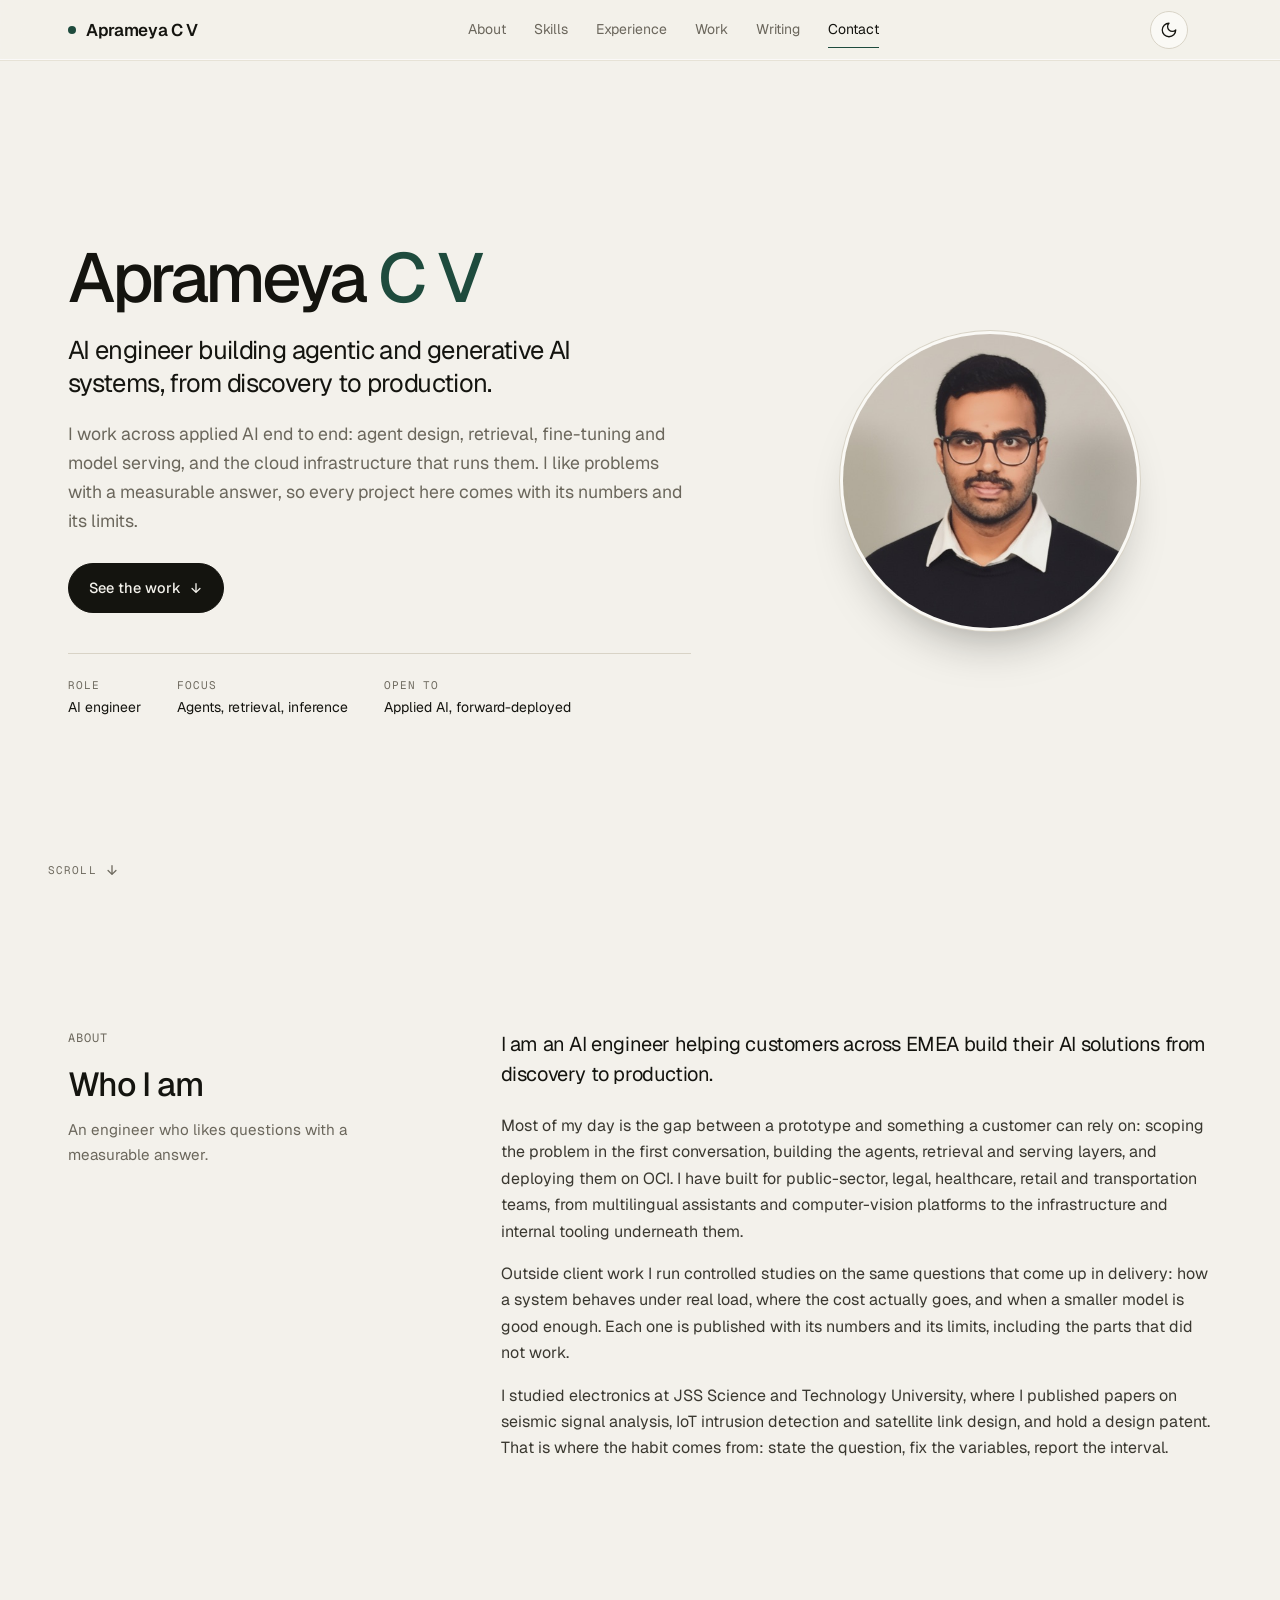
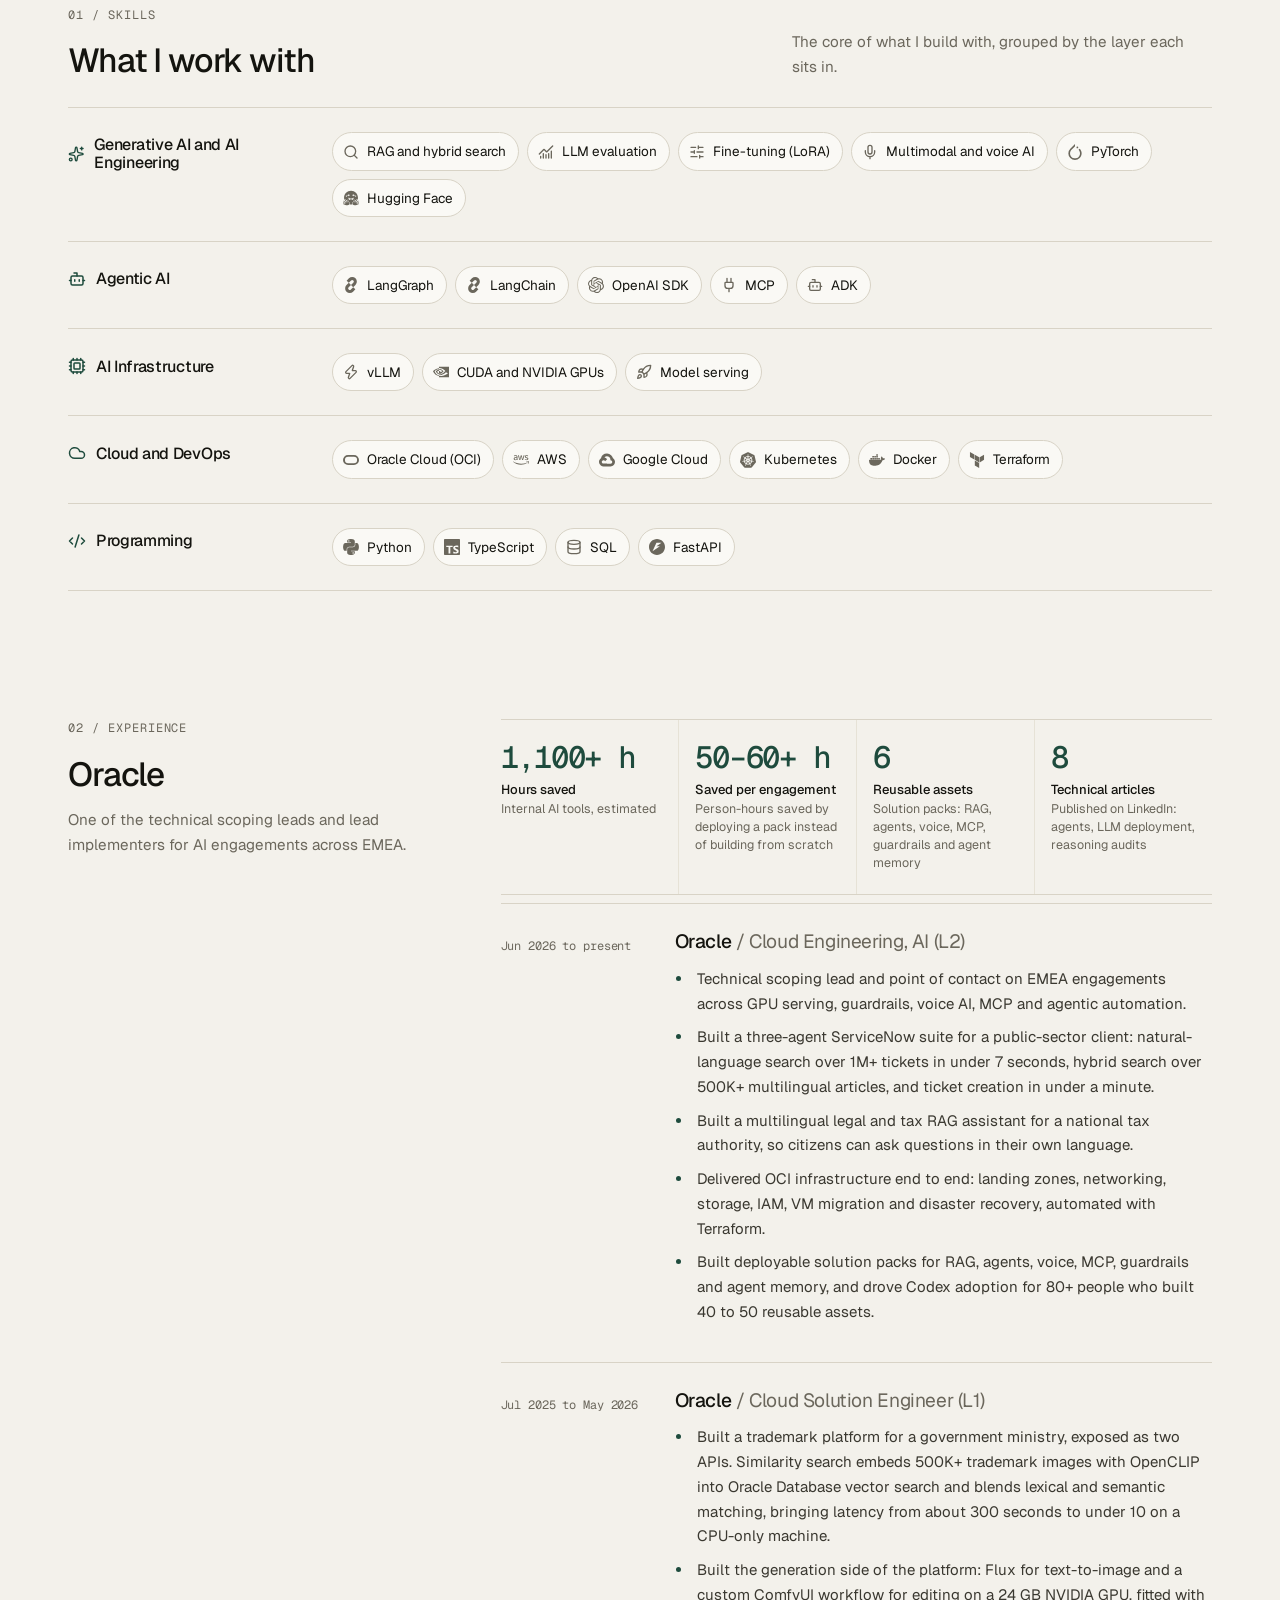
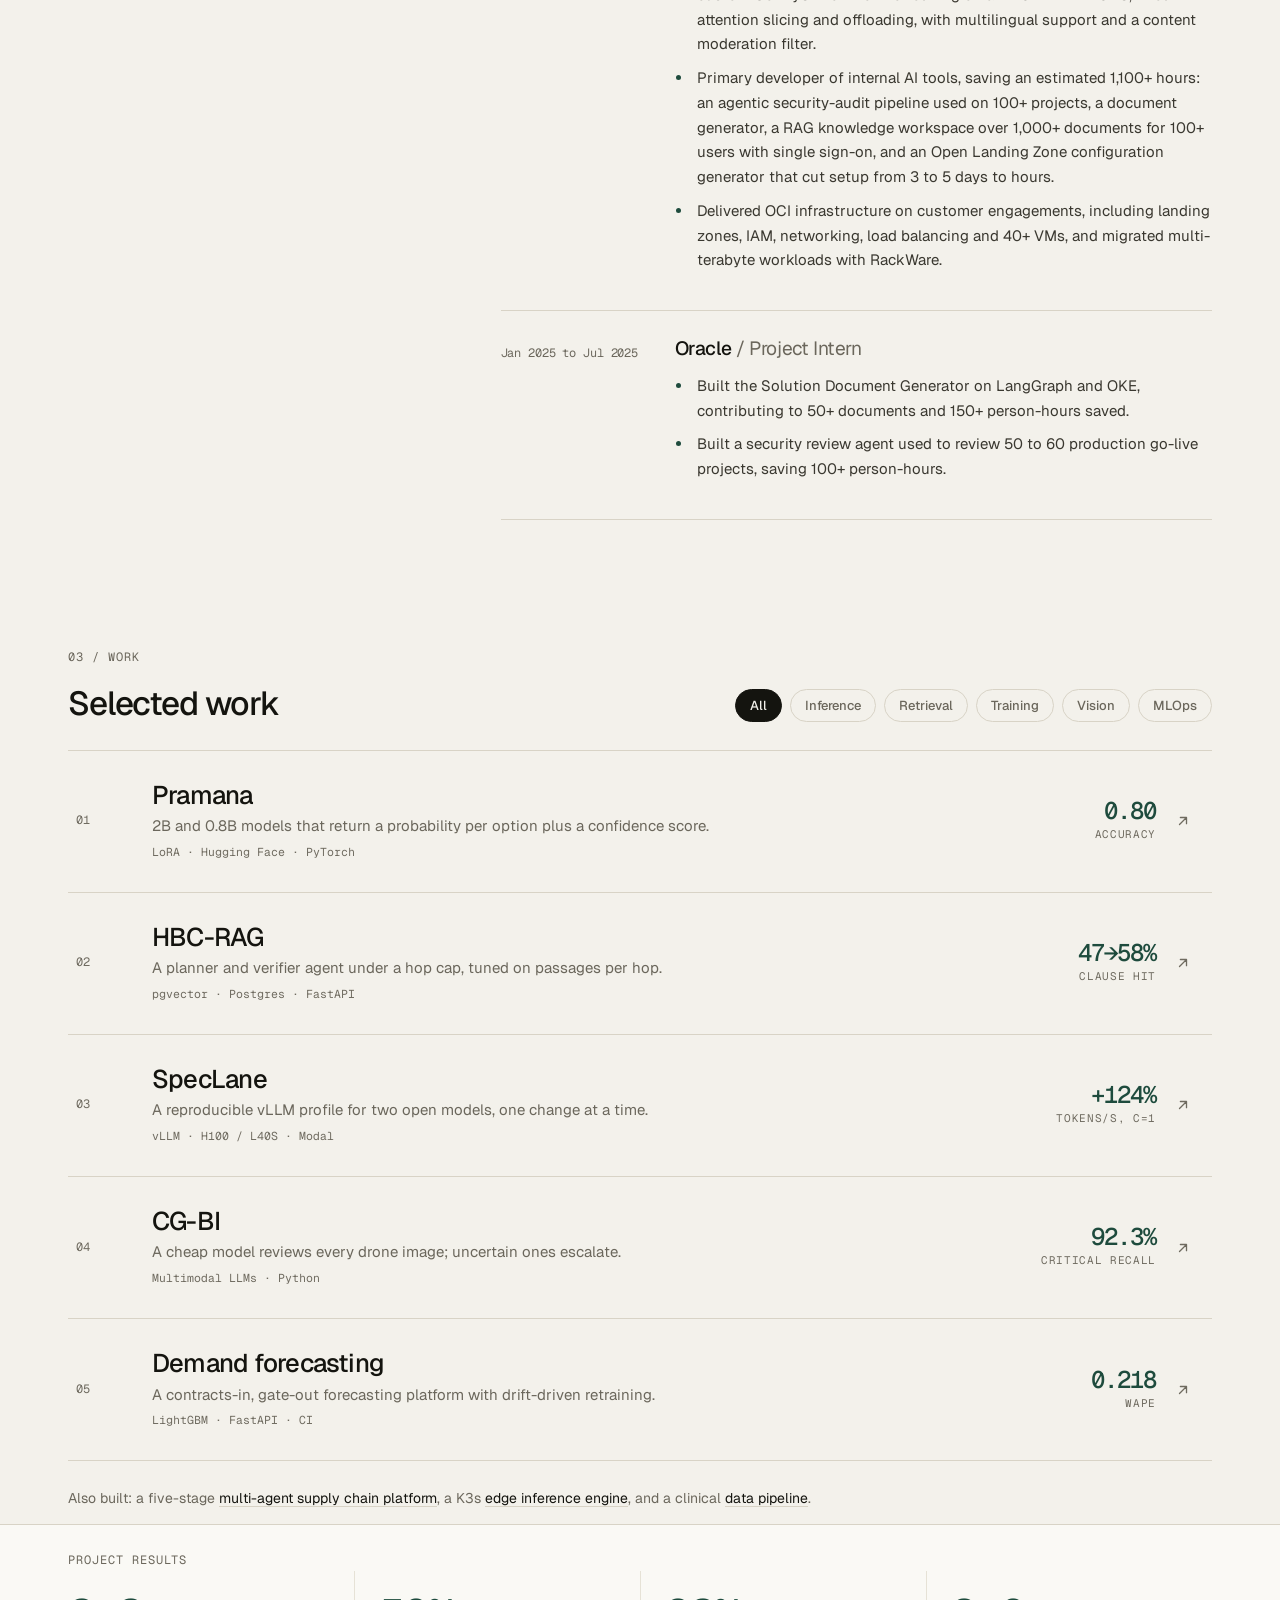
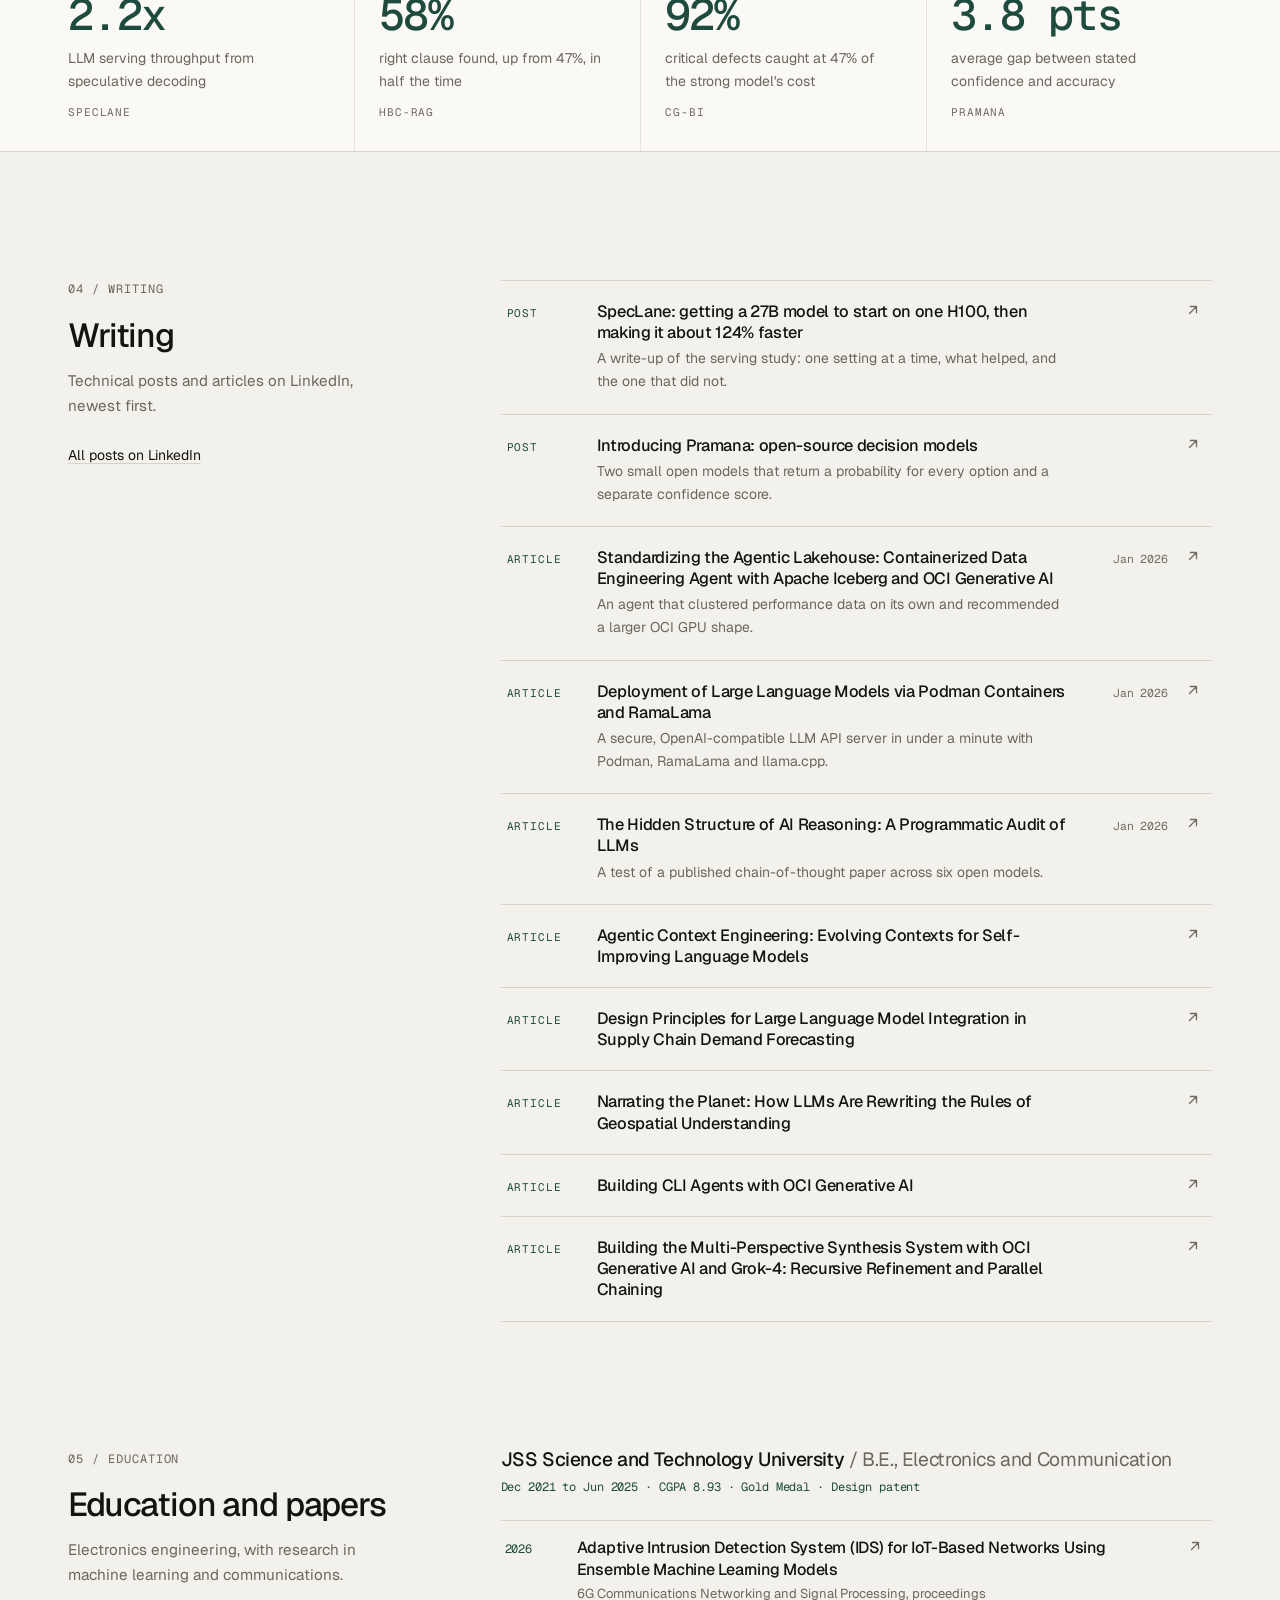
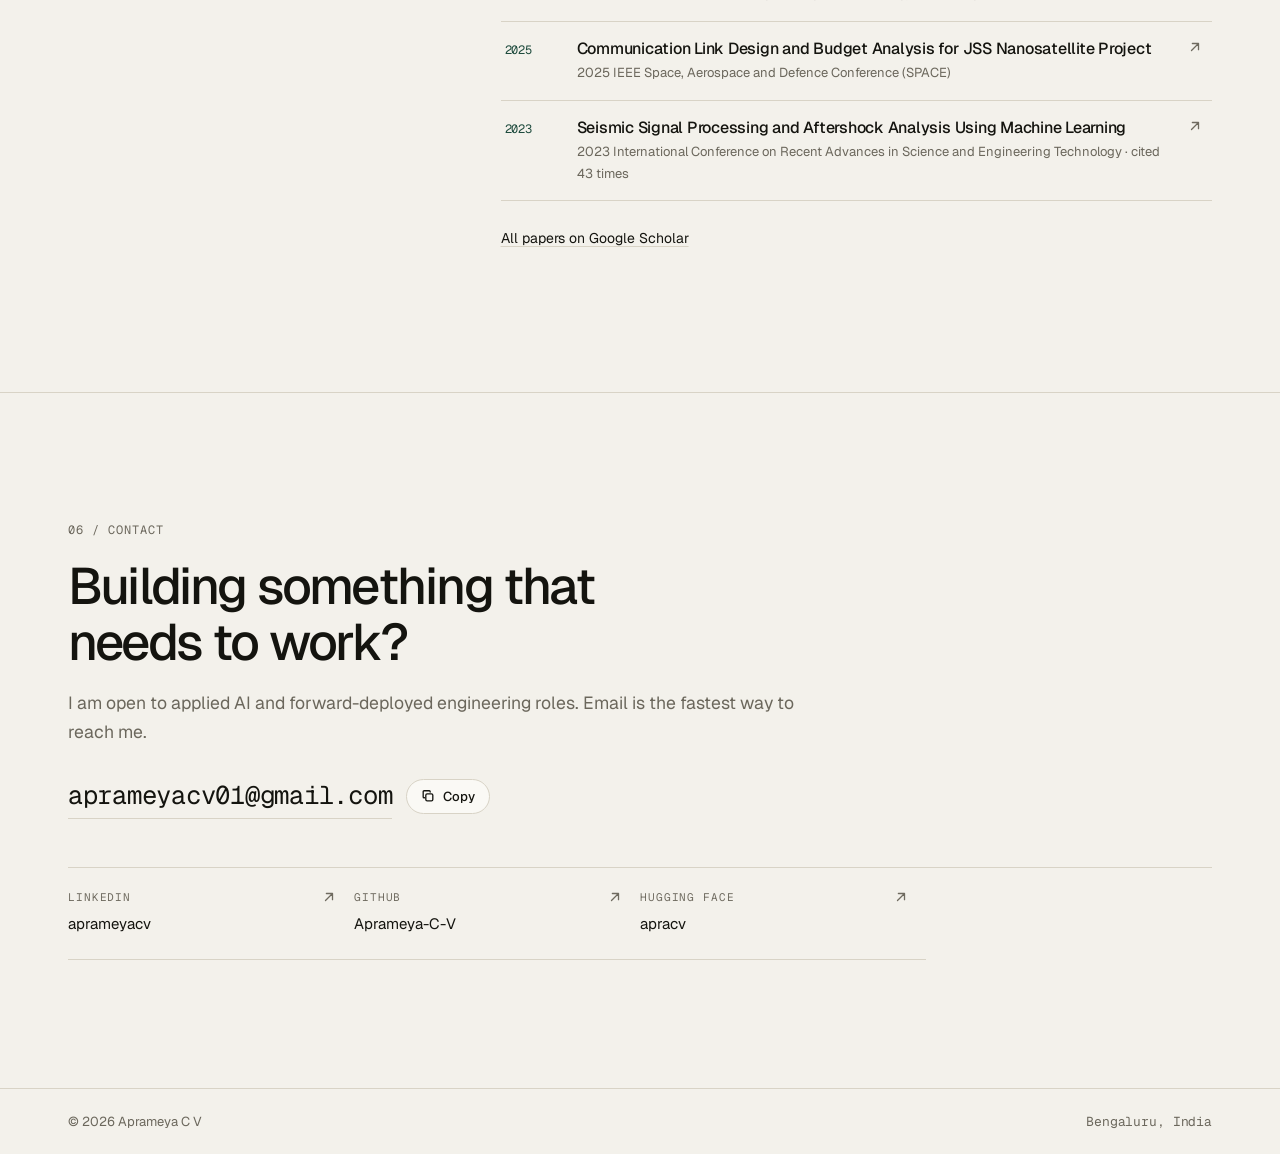
==== commit 17bd962e: "site: remove the resume download" ====
--- a/index.html
+++ b/index.html
@@ -41,7 +41,6 @@
       <a href="index.html#contact">Contact</a>
     </div>
     <button class="theme-toggle" type="button" aria-pressed="false" aria-label="Switch to dark mode"><svg class="i-moon" viewBox="0 0 24 24" fill="none" stroke="currentColor" stroke-width="1.7" stroke-linecap="round" stroke-linejoin="round" aria-hidden="true"><path d="M12 3a6 6 0 0 0 9 9 9 9 0 1 1-9-9Z"/></svg><svg class="i-sun" viewBox="0 0 24 24" fill="none" stroke="currentColor" stroke-width="1.7" stroke-linecap="round" stroke-linejoin="round" aria-hidden="true"><circle cx="12" cy="12" r="4"/><path d="M12 2v2M12 20v2M4.9 4.9l1.4 1.4M17.7 17.7l1.4 1.4M2 12h2M20 12h2M4.9 19.1l1.4-1.4M17.7 6.3l1.4-1.4"/></svg></button>
-    <a class="pill" href="resume.pdf" target="_blank" rel="noreferrer">Resume <svg class="ico" viewBox="0 0 16 16" width="14" height="14" aria-hidden="true"><path d="M5 4h7v7M12 4 4 12" fill="none" stroke="currentColor" stroke-width="1.5" stroke-linecap="round" stroke-linejoin="round"/></svg></a>
   </nav>
 </header>
 <main id="main">
@@ -54,7 +53,6 @@
       <p class="lede">I work across applied AI end to end: agent design, retrieval, fine-tuning and model serving, and the cloud infrastructure that runs them. I like problems with a measurable answer, so every project here comes with its numbers and its limits.</p>
       <div class="cta-row">
         <a class="btn" href="#work" data-magnet>See the work <svg class="ico" viewBox="0 0 16 16" width="14" height="14" aria-hidden="true"><path d="M8 3v10M3.5 8.5 8 13l4.5-4.5" fill="none" stroke="currentColor" stroke-width="1.5" stroke-linecap="round" stroke-linejoin="round"/></svg></a>
-        <a class="btn ghost" href="resume.pdf" target="_blank" rel="noreferrer" data-magnet>Resume <svg class="ico" viewBox="0 0 16 16" width="14" height="14" aria-hidden="true"><path d="M5 4h7v7M12 4 4 12" fill="none" stroke="currentColor" stroke-width="1.5" stroke-linecap="round" stroke-linejoin="round"/></svg></a>
       </div>
       <dl class="facts">
         <div><dt class="mono">Role</dt><dd>AI engineer</dd></div>
@@ -289,7 +287,6 @@
       <a href="https://www.linkedin.com/in/aprameyacv/" target="_blank" rel="noreferrer"><span class="mono">LinkedIn</span>aprameyacv <svg class="ico" viewBox="0 0 16 16" width="14" height="14" aria-hidden="true"><path d="M5 4h7v7M12 4 4 12" fill="none" stroke="currentColor" stroke-width="1.5" stroke-linecap="round" stroke-linejoin="round"/></svg></a>
       <a href="https://github.com/Aprameya-C-V" target="_blank" rel="noreferrer"><span class="mono">GitHub</span>Aprameya-C-V <svg class="ico" viewBox="0 0 16 16" width="14" height="14" aria-hidden="true"><path d="M5 4h7v7M12 4 4 12" fill="none" stroke="currentColor" stroke-width="1.5" stroke-linecap="round" stroke-linejoin="round"/></svg></a>
       <a href="https://huggingface.co/apracv" target="_blank" rel="noreferrer"><span class="mono">Hugging Face</span>apracv <svg class="ico" viewBox="0 0 16 16" width="14" height="14" aria-hidden="true"><path d="M5 4h7v7M12 4 4 12" fill="none" stroke="currentColor" stroke-width="1.5" stroke-linecap="round" stroke-linejoin="round"/></svg></a>
-      <a href="resume.pdf" target="_blank" rel="noreferrer"><span class="mono">Resume</span>PDF, one page <svg class="ico" viewBox="0 0 16 16" width="14" height="14" aria-hidden="true"><path d="M5 4h7v7M12 4 4 12" fill="none" stroke="currentColor" stroke-width="1.5" stroke-linecap="round" stroke-linejoin="round"/></svg></a>
     </div>
   </div>
 </section>
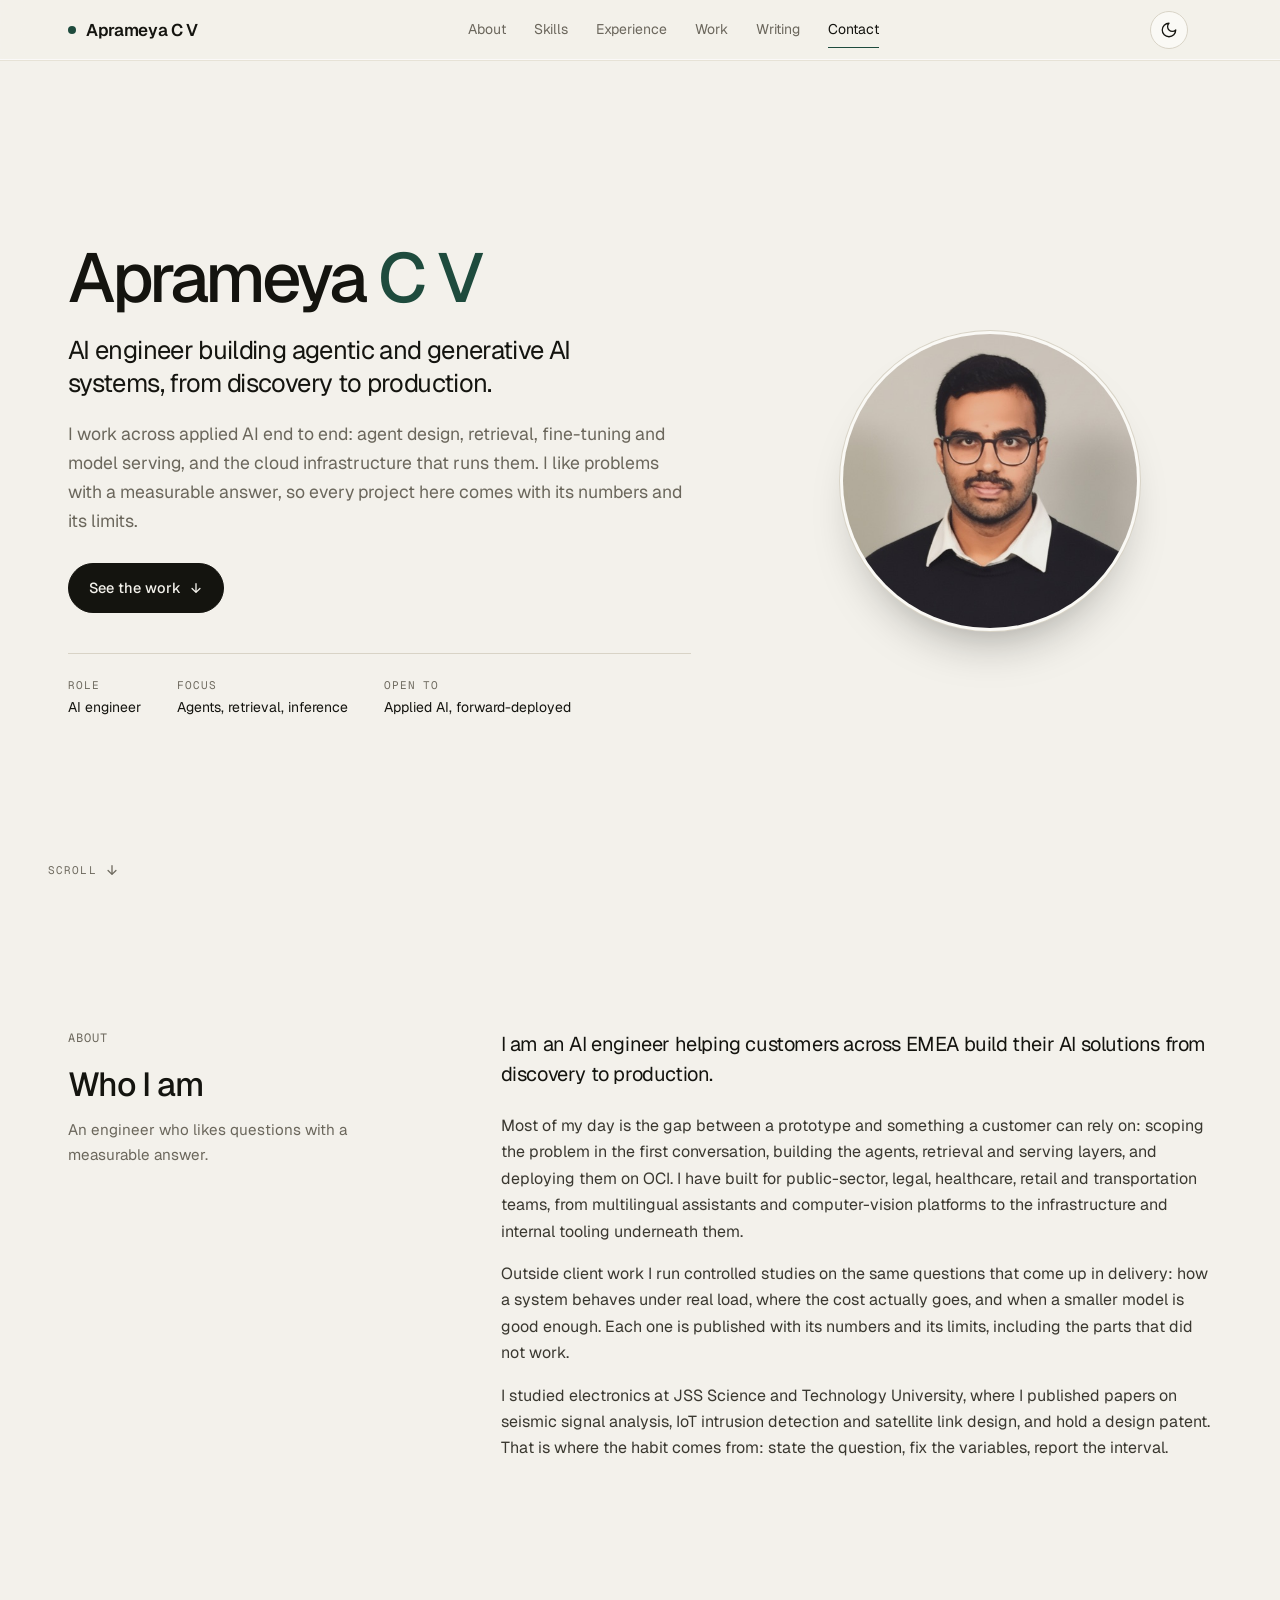
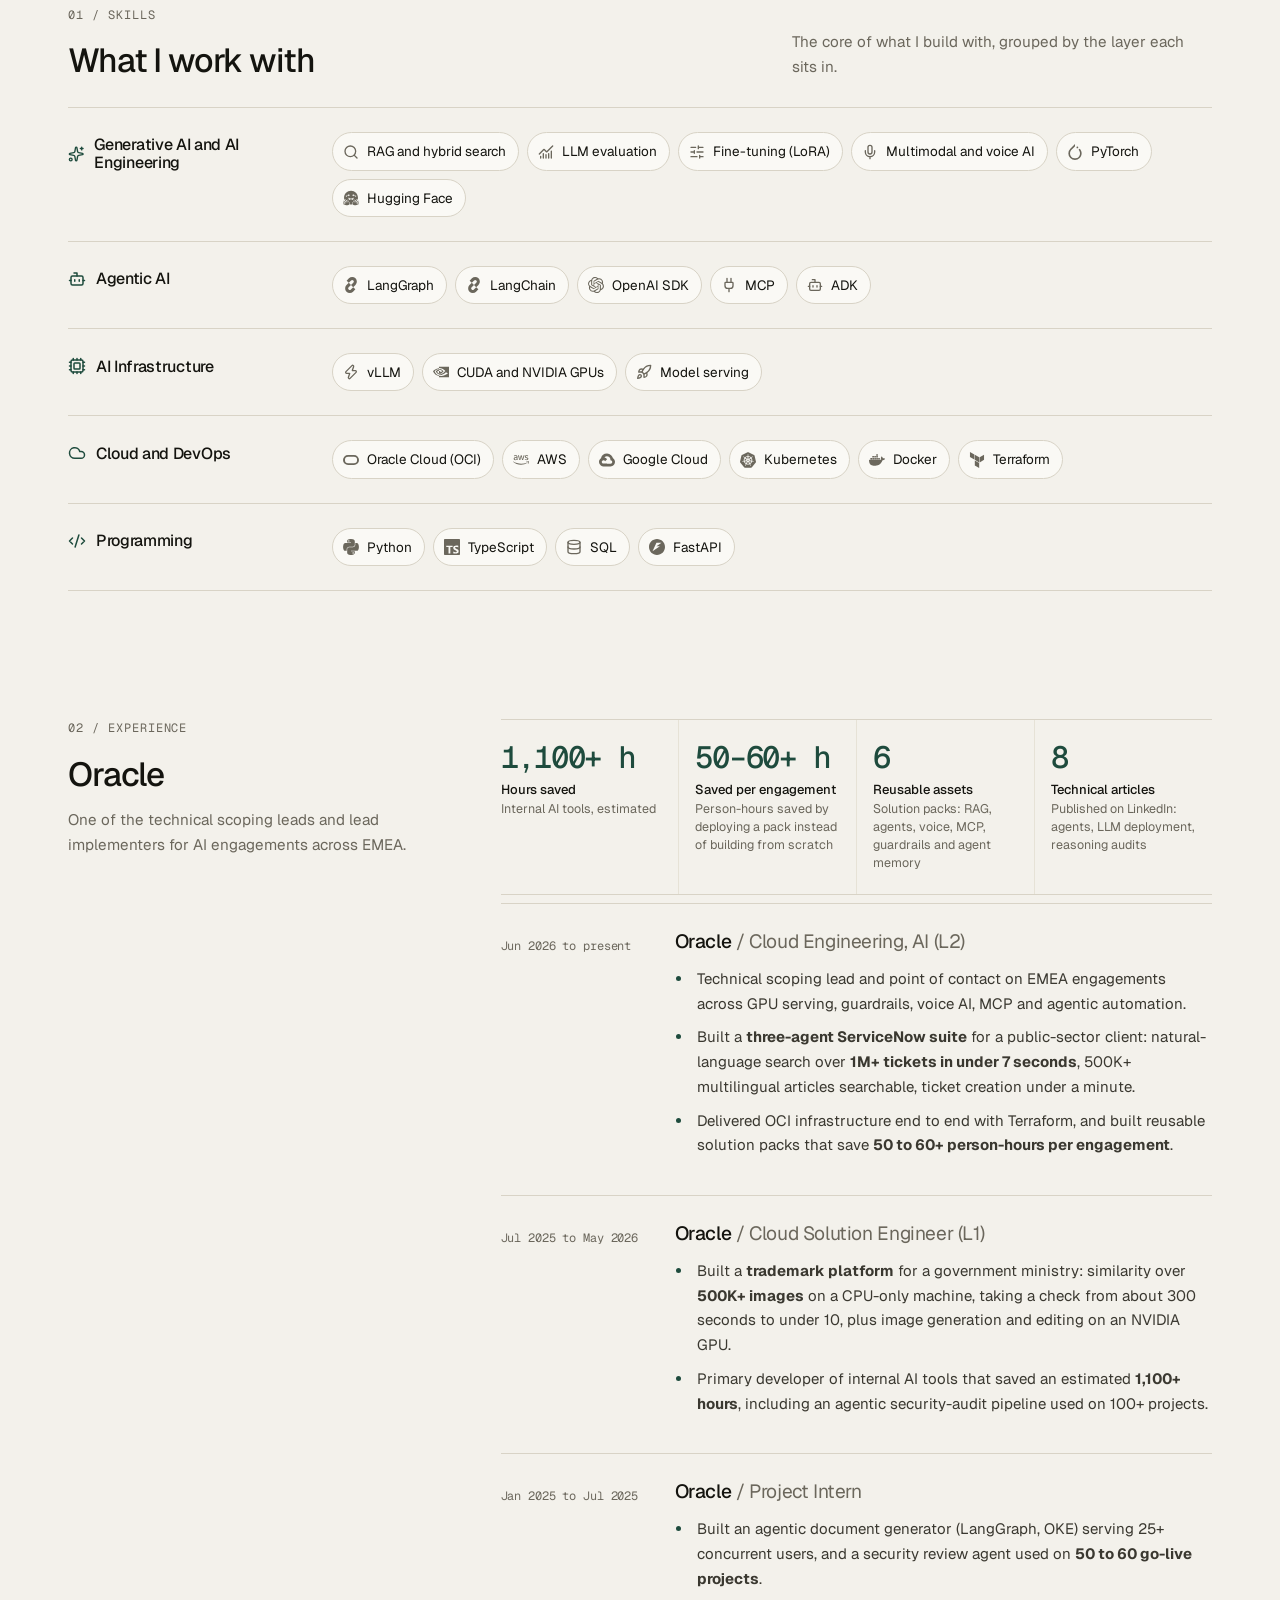
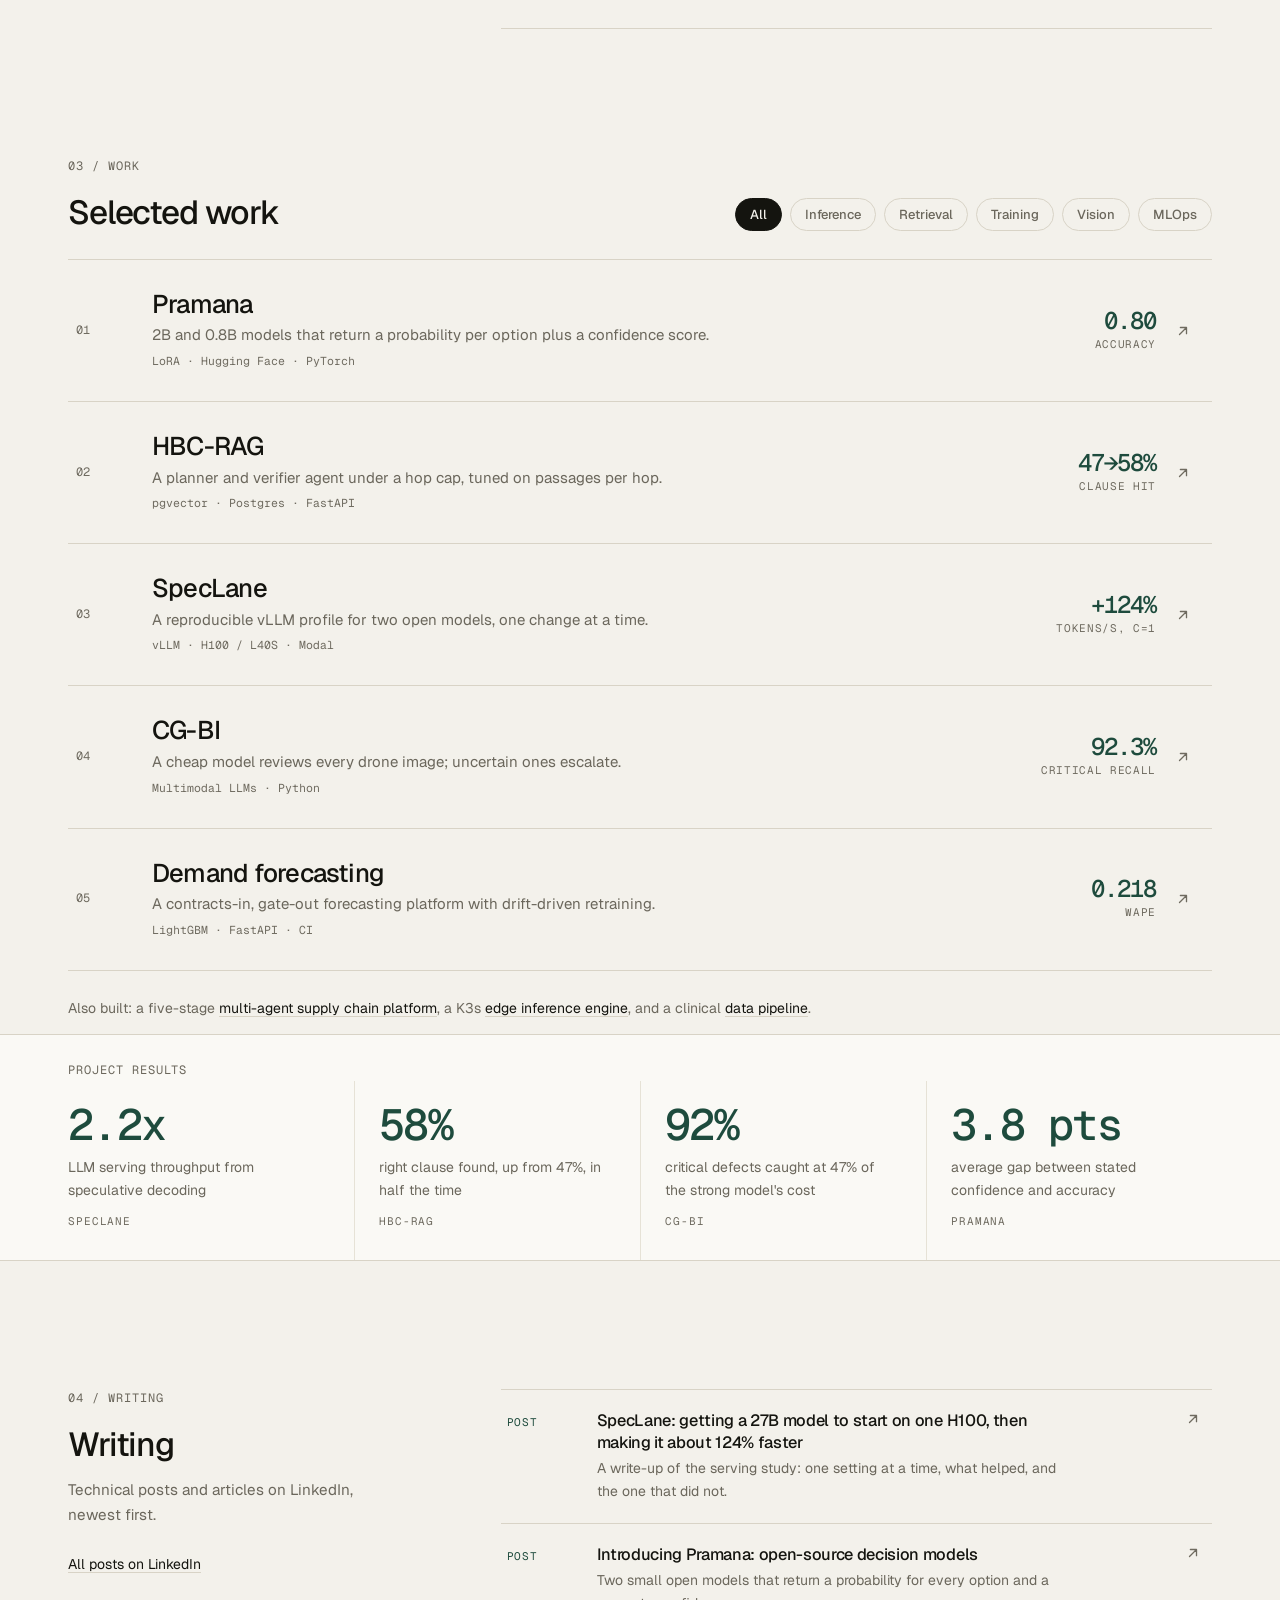
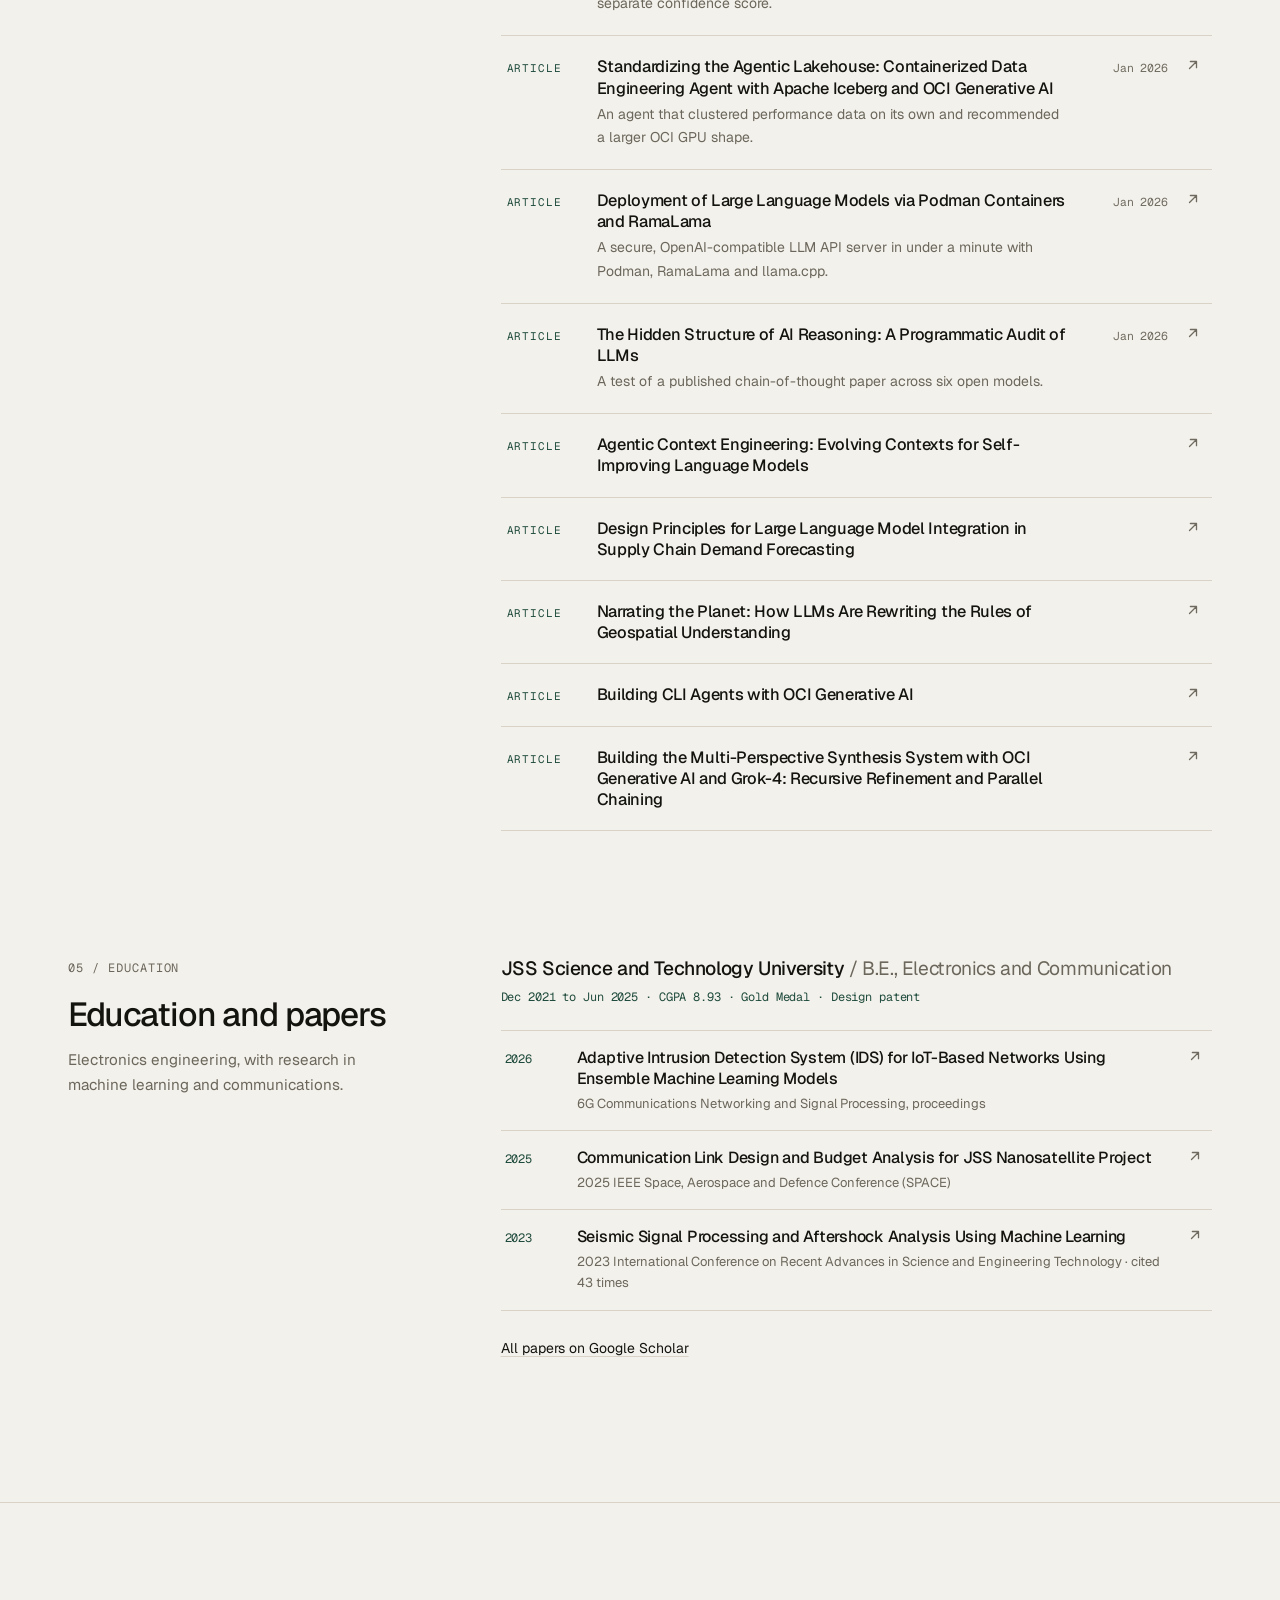
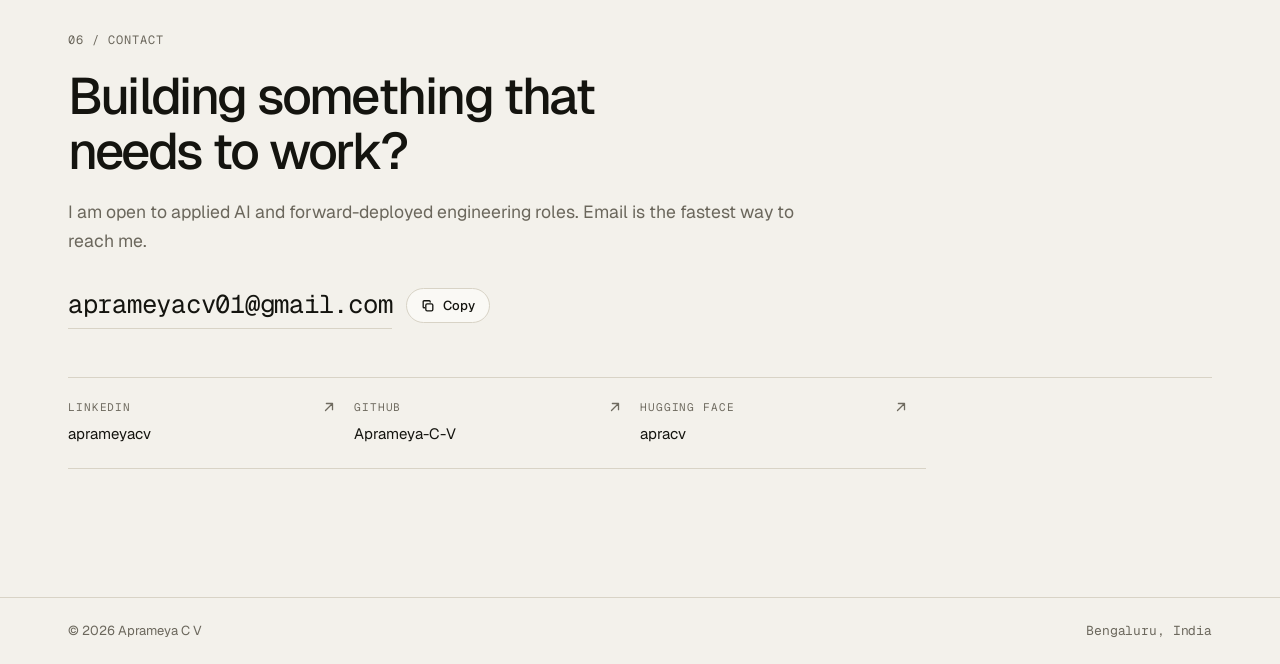
==== commit 12cc6a4b: "site: outcome-first project pages, native accordion, shorter experience" ====
--- a/index.html
+++ b/index.html
@@ -101,15 +101,15 @@
     <div class="xlist">
       <article class="xrow reveal">
         <div class="xwhen mono">Jun 2026 to present</div>
-        <div class="xbody"><h3>Oracle<span> / Cloud Engineering, AI (L2)</span></h3><ul><li>Technical scoping lead and point of contact on EMEA engagements across GPU serving, guardrails, voice AI, MCP and agentic automation.</li><li>Built a three-agent ServiceNow suite for a public-sector client: natural-language search over 1M+ tickets in under 7 seconds, hybrid search over 500K+ multilingual articles, and ticket creation in under a minute.</li><li>Built a multilingual legal and tax RAG assistant for a national tax authority, so citizens can ask questions in their own language.</li><li>Delivered OCI infrastructure end to end: landing zones, networking, storage, IAM, VM migration and disaster recovery, automated with Terraform.</li><li>Built deployable solution packs for RAG, agents, voice, MCP, guardrails and agent memory, and drove Codex adoption for 80+ people who built 40 to 50 reusable assets.</li></ul></div>
+        <div class="xbody"><h3>Oracle<span> / Cloud Engineering, AI (L2)</span></h3><ul><li>Technical scoping lead and point of contact on EMEA engagements across GPU serving, guardrails, voice AI, MCP and agentic automation.</li><li>Built a <b>three-agent ServiceNow suite</b> for a public-sector client: natural-language search over <b>1M+ tickets in under 7 seconds</b>, 500K+ multilingual articles searchable, ticket creation under a minute.</li><li>Delivered OCI infrastructure end to end with Terraform, and built reusable solution packs that save <b>50 to 60+ person-hours per engagement</b>.</li></ul></div>
       </article>
       <article class="xrow reveal">
         <div class="xwhen mono">Jul 2025 to May 2026</div>
-        <div class="xbody"><h3>Oracle<span> / Cloud Solution Engineer (L1)</span></h3><ul><li>Built a trademark platform for a government ministry, exposed as two APIs. Similarity search embeds 500K+ trademark images with OpenCLIP into Oracle Database vector search and blends lexical and semantic matching, bringing latency from about 300 seconds to under 10 on a CPU-only machine.</li><li>Built the generation side of the platform: Flux for text-to-image and a custom ComfyUI workflow for editing on a 24 GB NVIDIA GPU, fitted with attention slicing and offloading, with multilingual support and a content moderation filter.</li><li>Primary developer of internal AI tools, saving an estimated 1,100+ hours: an agentic security-audit pipeline used on 100+ projects, a document generator, a RAG knowledge workspace over 1,000+ documents for 100+ users with single sign-on, and an Open Landing Zone configuration generator that cut setup from 3 to 5 days to hours.</li><li>Delivered OCI infrastructure on customer engagements, including landing zones, IAM, networking, load balancing and 40+ VMs, and migrated multi-terabyte workloads with RackWare.</li></ul></div>
+        <div class="xbody"><h3>Oracle<span> / Cloud Solution Engineer (L1)</span></h3><ul><li>Built a <b>trademark platform</b> for a government ministry: similarity over <b>500K+ images</b> on a CPU-only machine, taking a check from about 300 seconds to under 10, plus image generation and editing on an NVIDIA GPU.</li><li>Primary developer of internal AI tools that saved an estimated <b>1,100+ hours</b>, including an agentic security-audit pipeline used on 100+ projects.</li></ul></div>
       </article>
       <article class="xrow reveal">
         <div class="xwhen mono">Jan 2025 to Jul 2025</div>
-        <div class="xbody"><h3>Oracle<span> / Project Intern</span></h3><ul><li>Built the Solution Document Generator on LangGraph and OKE, contributing to 50+ documents and 150+ person-hours saved.</li><li>Built a security review agent used to review 50 to 60 production go-live projects, saving 100+ person-hours.</li></ul></div>
+        <div class="xbody"><h3>Oracle<span> / Project Intern</span></h3><ul><li>Built an agentic document generator (LangGraph, OKE) serving 25+ concurrent users, and a security review agent used on <b>50 to 60 go-live projects</b>.</li></ul></div>
       </article>
     </div>
     </div>
--- a/assets/site.css
+++ b/assets/site.css
@@ -428,3 +428,26 @@
 @media (max-width: 980px) { .bar-in { grid-template-columns: 1fr auto auto; } }
 body, .bar, .ledger, .chipset li, .pill, .rlink, .chip { transition: background-color .3s var(--ease), border-color .3s var(--ease), color .3s var(--ease); }
 :root[data-theme="dark"] .shot img, :root[data-theme="dark"] .portrait-circle img, :root[data-theme="dark"] .avatar { filter: brightness(.92); }
+
+/* outcome line + native accordion (no dependencies) */
+.pres {
+  margin: 18px 0 0;
+  padding: 12px 16px;
+  border-left: 2px solid var(--accent);
+  background: var(--accent-soft);
+  border-radius: 0 8px 8px 0;
+  font-size: 14.5px;
+  line-height: 1.55;
+}
+.pres b { font-family: var(--mono); font-size: 10.5px; letter-spacing: .12em; text-transform: uppercase; color: var(--accent); margin-right: 8px; }
+details.acc { border-top: 1px solid var(--rule); margin-top: 8px; }
+details.acc > summary {
+  cursor: pointer; list-style: none; padding: 14px 0;
+  font-family: var(--mono); font-size: 11px; letter-spacing: .14em; text-transform: uppercase;
+  color: var(--muted); display: flex; align-items: center; gap: 10px;
+}
+details.acc > summary::-webkit-details-marker { display: none; }
+details.acc > summary::after { content: "+"; margin-left: auto; font-size: 14px; color: var(--ink); }
+details.acc[open] > summary::after { content: "\2212"; }
+details.acc > summary:hover { color: var(--ink); }
+details.acc .acc-body { padding-bottom: 8px; }
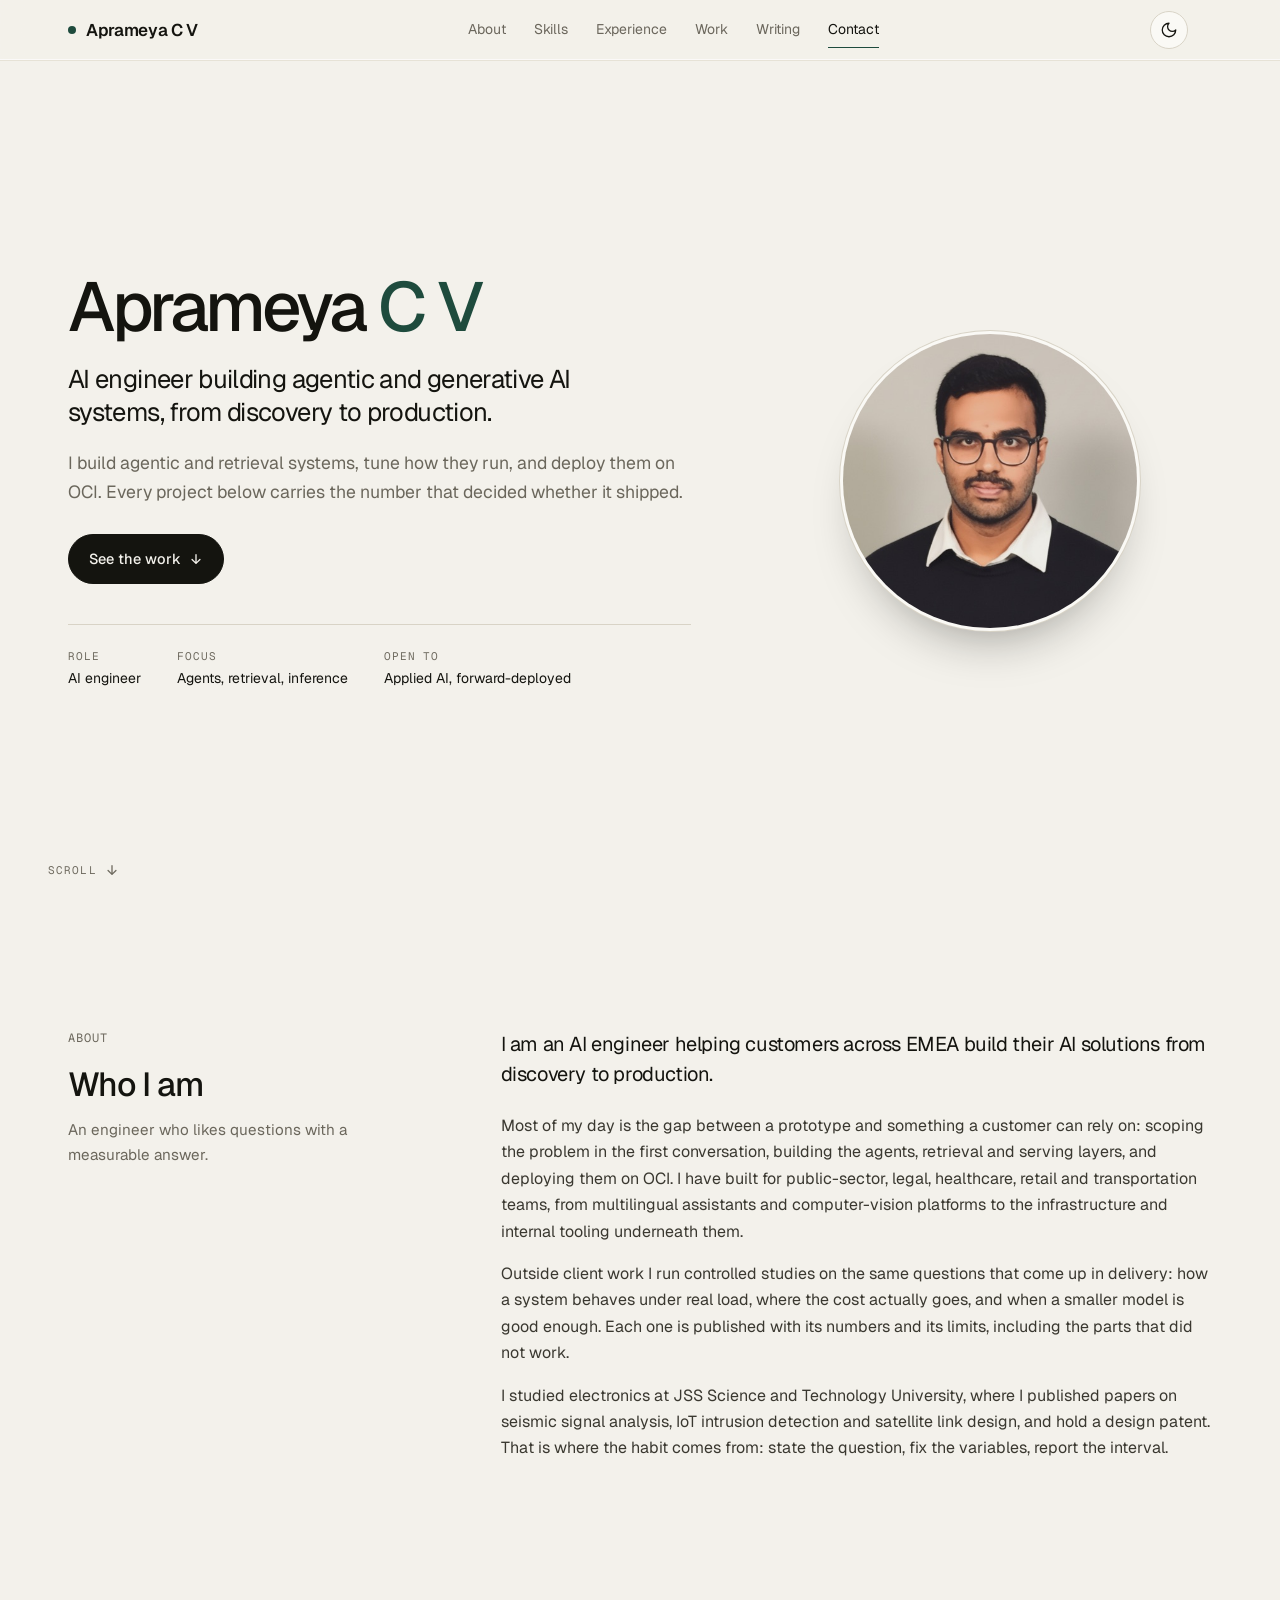
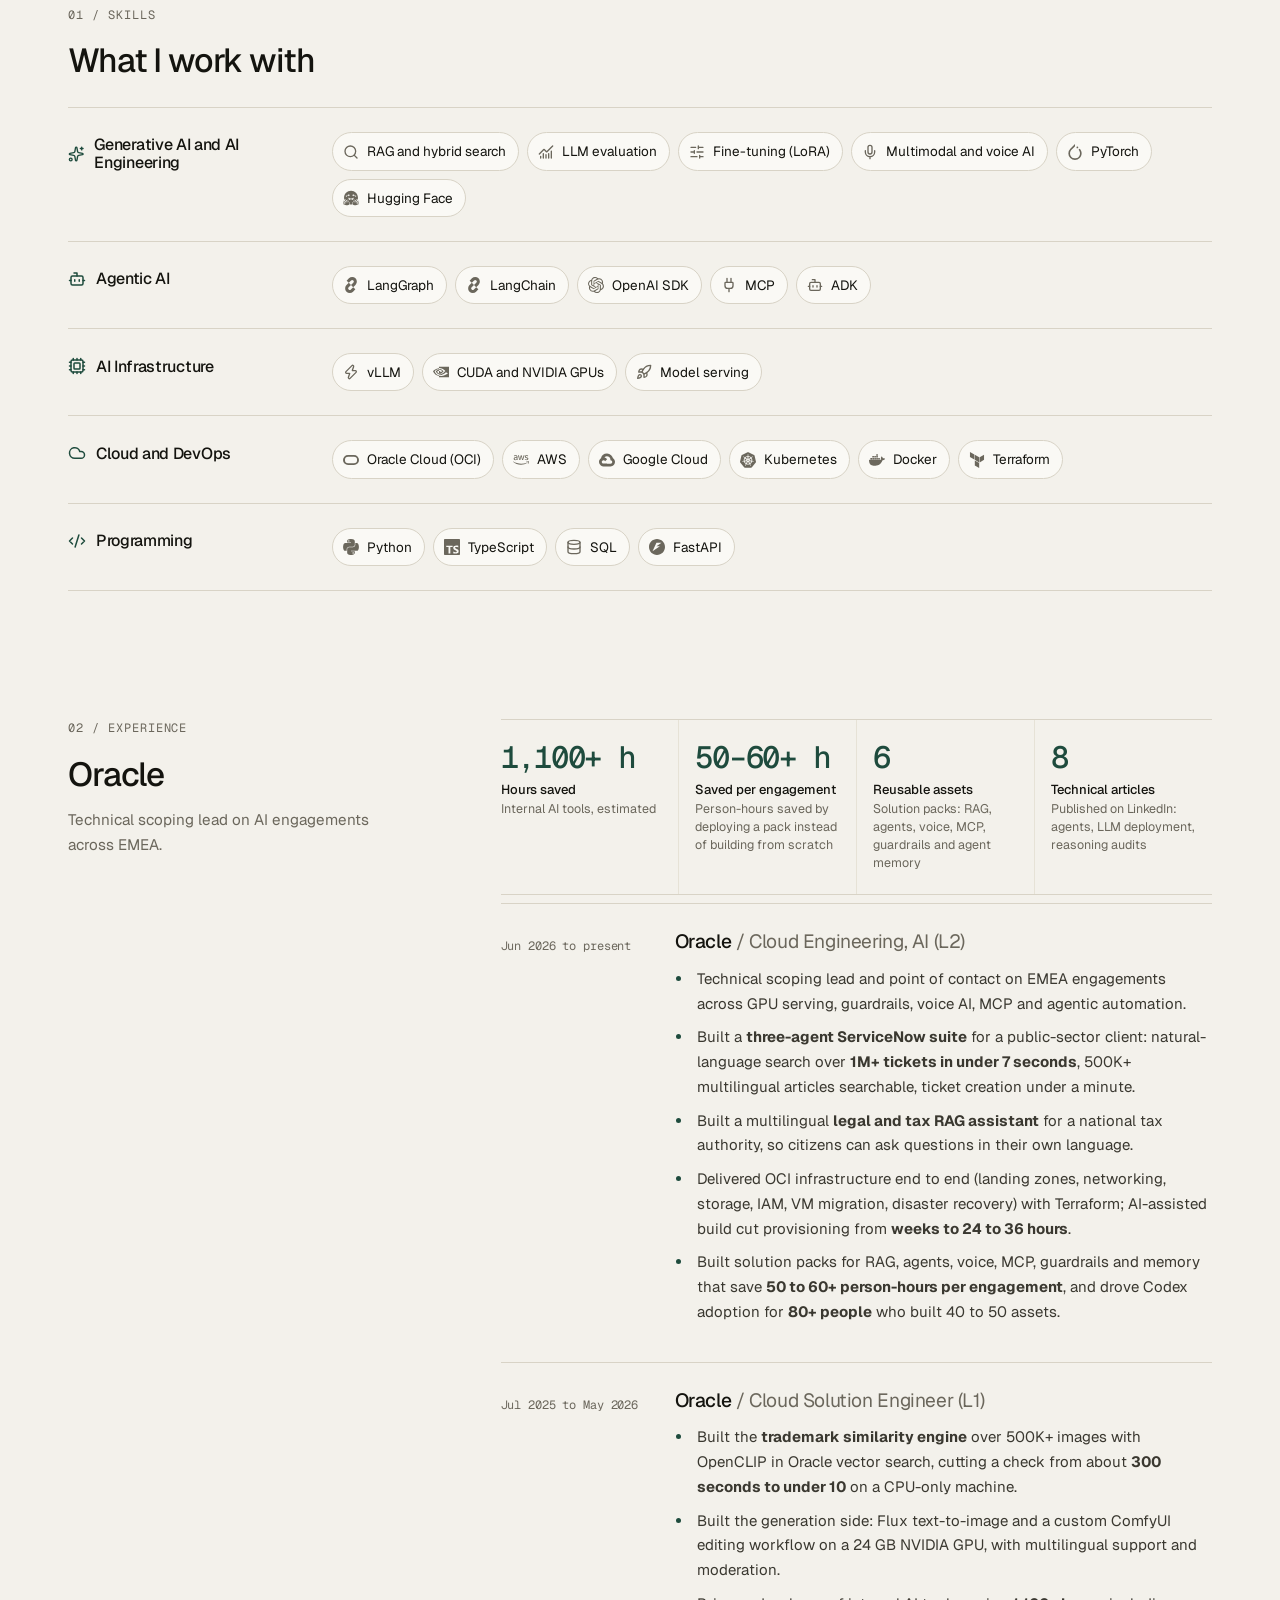
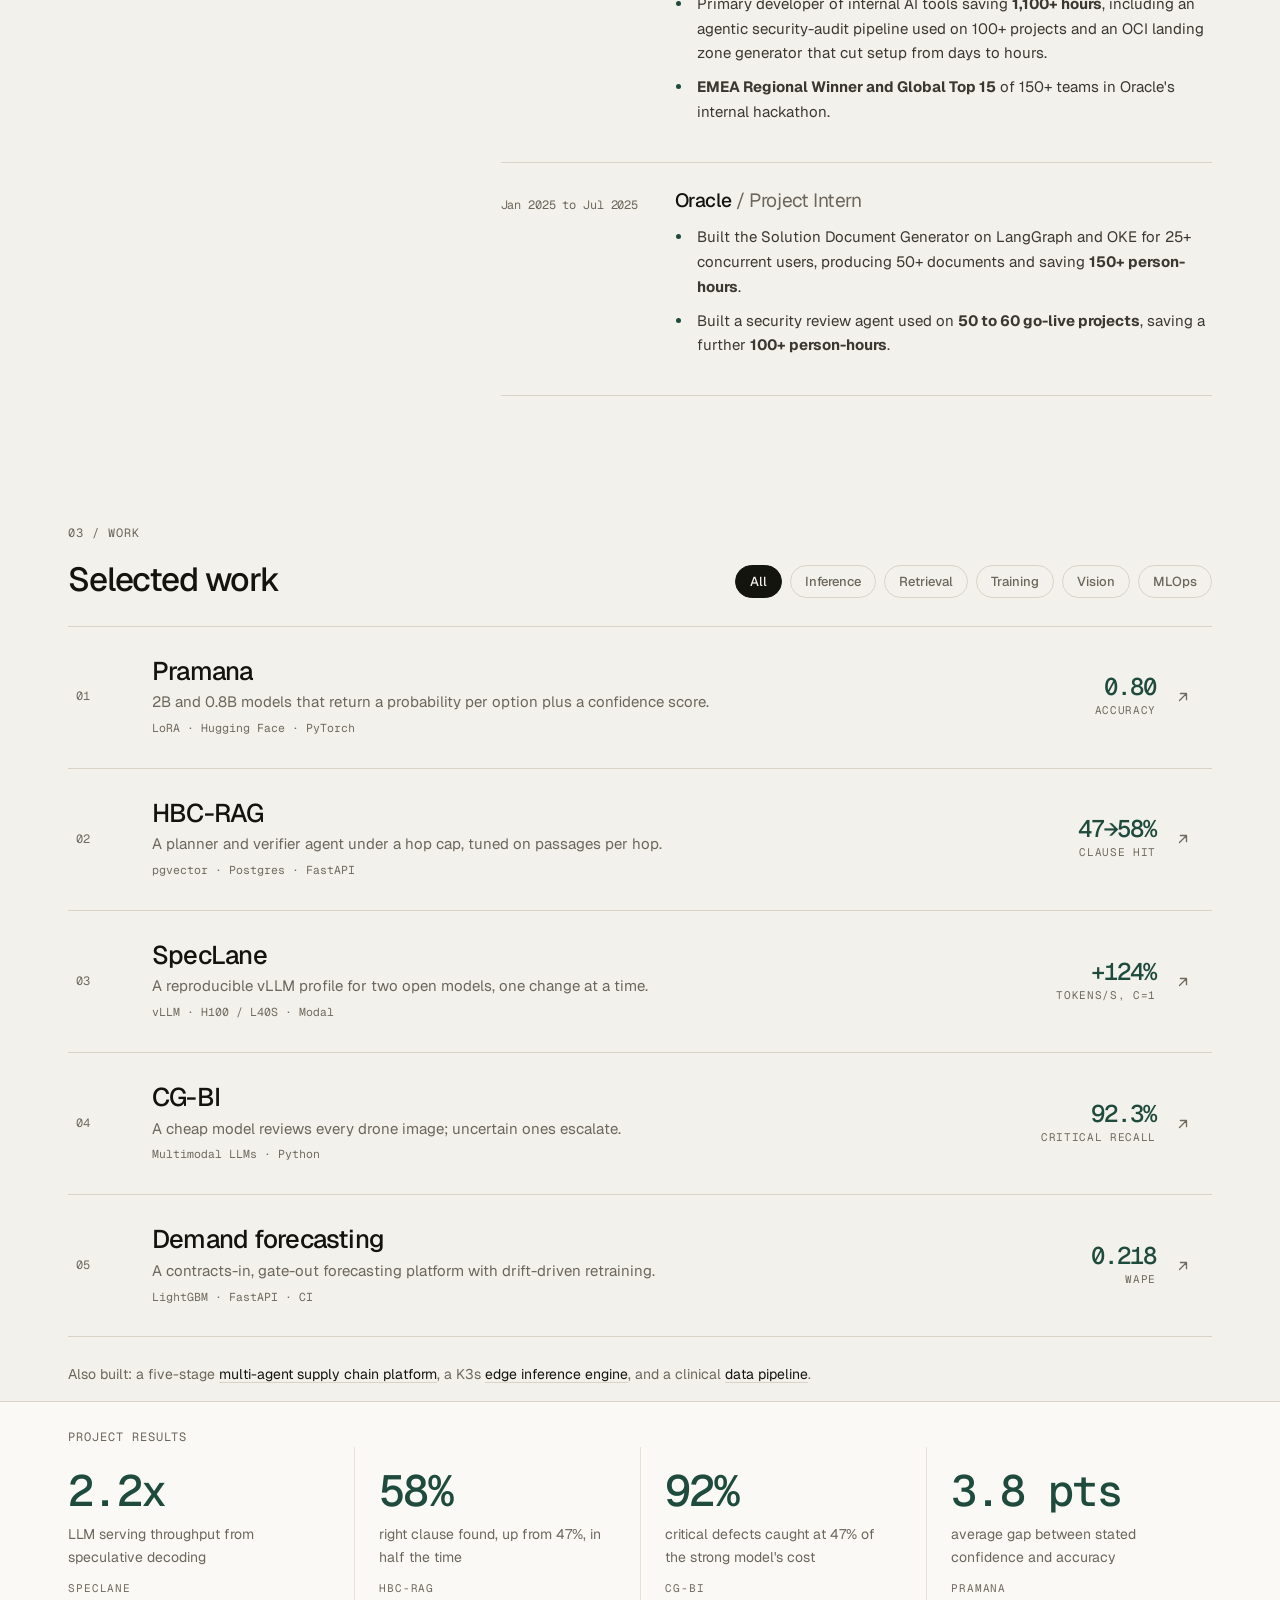
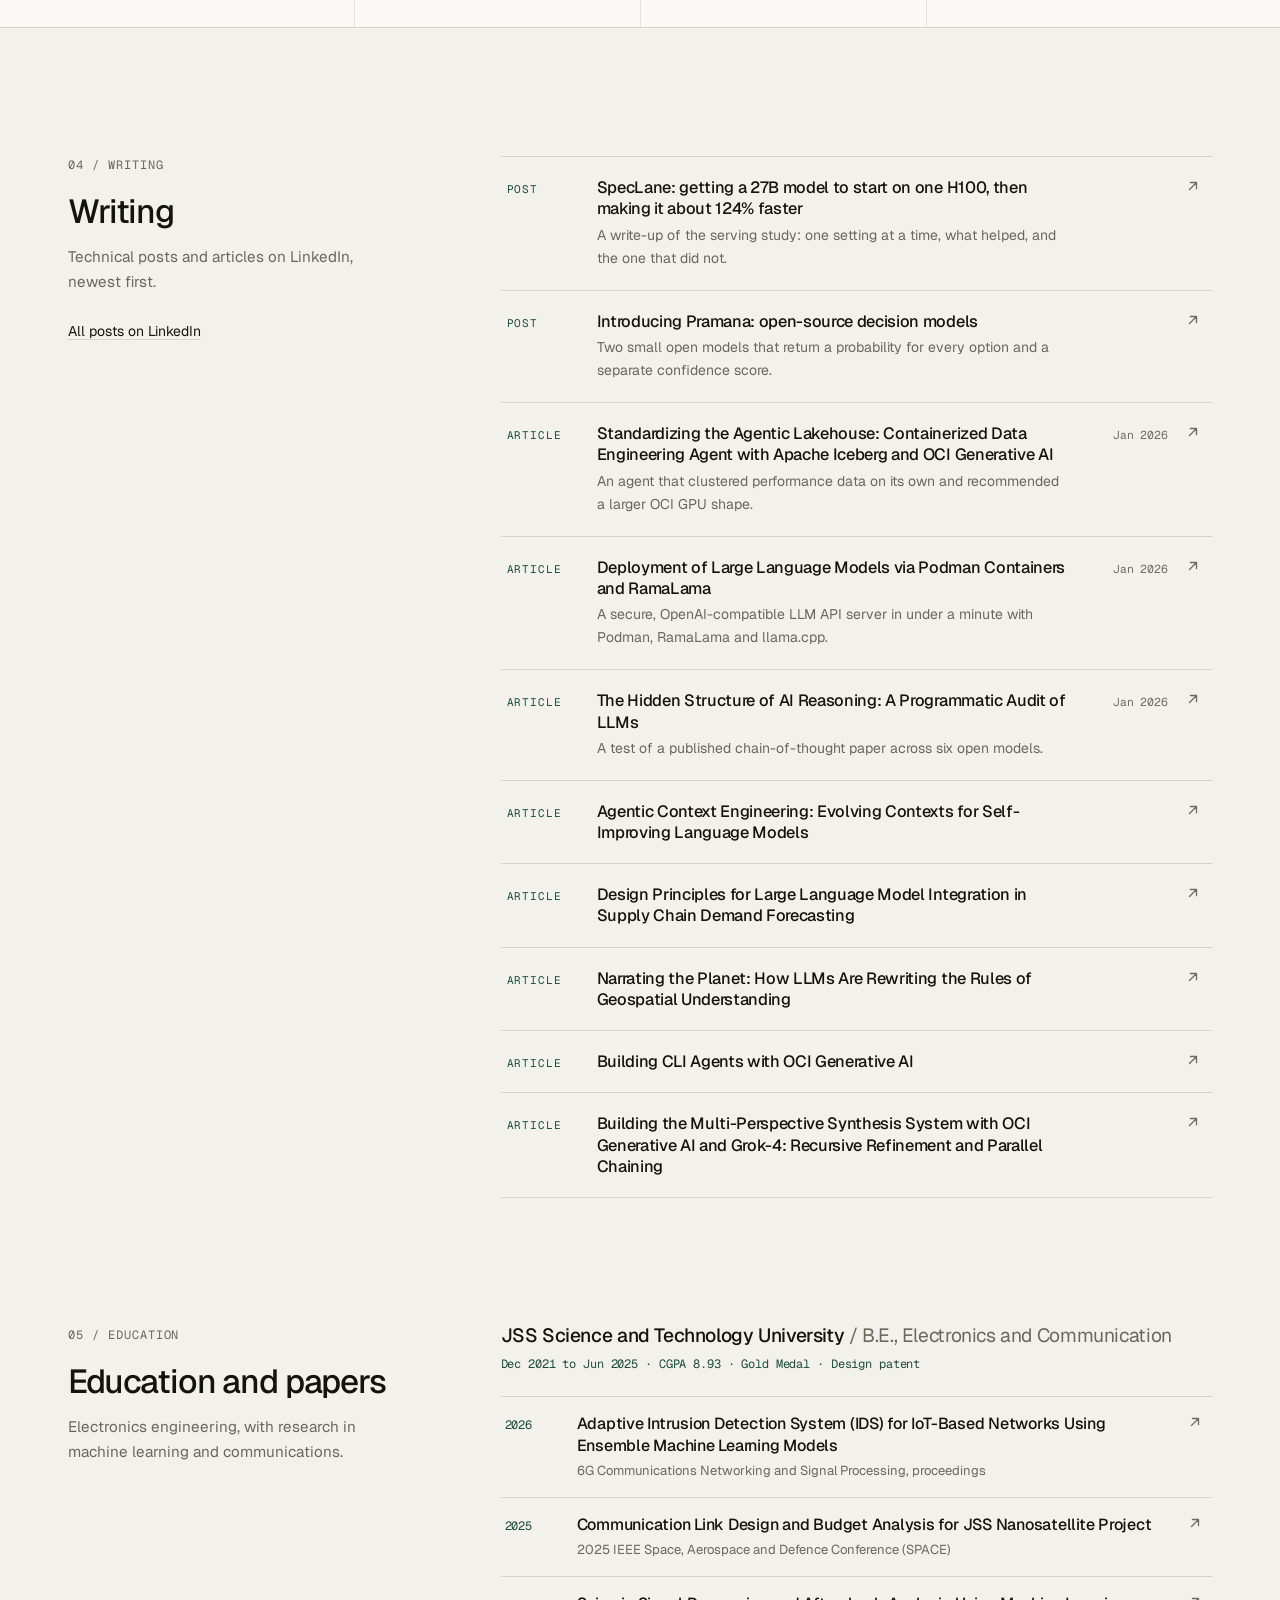
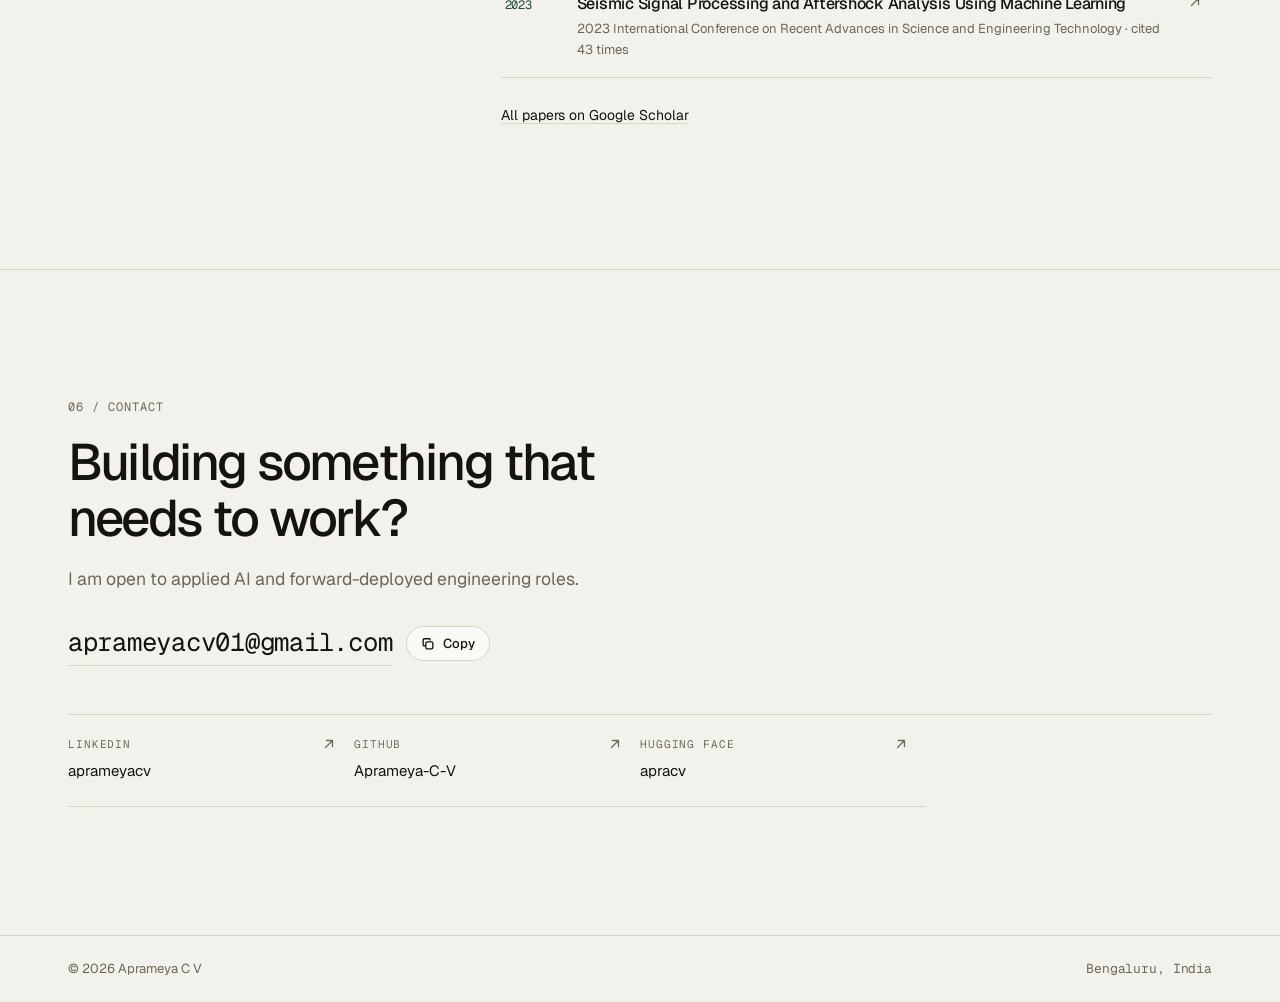
==== commit 1c283dd6: "site: restore work detail, apply slop audit fixes" ====
--- a/index.html
+++ b/index.html
@@ -50,7 +50,7 @@
     <div class="hero-copy">
       <h1 class="name">Aprameya <span>C V</span></h1>
       <p class="role">AI engineer building agentic and generative AI systems, from discovery to production.</p>
-      <p class="lede">I work across applied AI end to end: agent design, retrieval, fine-tuning and model serving, and the cloud infrastructure that runs them. I like problems with a measurable answer, so every project here comes with its numbers and its limits.</p>
+      <p class="lede">I build agentic and retrieval systems, tune how they run, and deploy them on OCI. Every project below carries the number that decided whether it shipped.</p>
       <div class="cta-row">
         <a class="btn" href="#work" data-magnet>See the work <svg class="ico" viewBox="0 0 16 16" width="14" height="14" aria-hidden="true"><path d="M8 3v10M3.5 8.5 8 13l4.5-4.5" fill="none" stroke="currentColor" stroke-width="1.5" stroke-linecap="round" stroke-linejoin="round"/></svg></a>
       </div>
@@ -82,7 +82,7 @@
 
 <section id="skills" class="sec">
   <div class="wrap">
-    <div class="sec-head"><div><p class="eyebrow mono">01 / Skills</p><h2>What I work with</h2></div><p class="muted skills-note">The core of what I build with, grouped by the layer each sits in.</p></div>
+    <div class="sec-head"><div><p class="eyebrow mono">01 / Skills</p><h2>What I work with</h2></div><p class="muted skills-note"></p></div>
     <div class="slist">
       <div class="srow reveal"><h3><svg class="sk-ico" width="16" height="16" aria-hidden="true" focusable="false" xmlns="http://www.w3.org/2000/svg" width="1em" height="1em" viewBox="0 0 24 24"><g fill="none" stroke="currentColor" stroke-linecap="round" stroke-linejoin="round" stroke-width="2"><path d="M11.017 2.814a1 1 0 0 1 1.966 0l1.051 5.558a2 2 0 0 0 1.594 1.594l5.558 1.051a1 1 0 0 1 0 1.966l-5.558 1.051a2 2 0 0 0-1.594 1.594l-1.051 5.558a1 1 0 0 1-1.966 0l-1.051-5.558a2 2 0 0 0-1.594-1.594l-5.558-1.051a1 1 0 0 1 0-1.966l5.558-1.051a2 2 0 0 0 1.594-1.594zM20 2v4m2-2h-4"/><circle cx="4" cy="20" r="2"/></g></svg><span>Generative AI and AI Engineering</span></h3><div><ul class="chipset"><li><svg class="sk-ico" width="16" height="16" aria-hidden="true" focusable="false" xmlns="http://www.w3.org/2000/svg" width="1em" height="1em" viewBox="0 0 24 24"><g fill="none" stroke="currentColor" stroke-linecap="round" stroke-linejoin="round" stroke-width="2"><path d="m21 21l-4.34-4.34"/><circle cx="11" cy="11" r="8"/></g></svg><span>RAG and hybrid search</span></li><li><svg class="sk-ico" width="16" height="16" aria-hidden="true" focusable="false" xmlns="http://www.w3.org/2000/svg" width="1em" height="1em" viewBox="0 0 24 24"><path fill="none" stroke="currentColor" stroke-linecap="round" stroke-linejoin="round" stroke-width="2" d="M12 16v5m4-6.361V21m4-10.344V21m2-18l-8.646 8.646a.5.5 0 0 1-.708 0L9.354 8.354a.5.5 0 0 0-.707 0L2 15m2 3.463V21m4-6.344V21"/></svg><span>LLM evaluation</span></li><li><svg class="sk-ico" width="16" height="16" aria-hidden="true" focusable="false" xmlns="http://www.w3.org/2000/svg" width="1em" height="1em" viewBox="0 0 24 24"><path fill="none" stroke="currentColor" stroke-linecap="round" stroke-linejoin="round" stroke-width="2" d="M10 5H3m9 14H3M14 3v4m2 10v4m5-9h-9m9 7h-5m5-14h-7m-6 5v4m0-2H3"/></svg><span>Fine-tuning (LoRA)</span></li><li><svg class="sk-ico" width="16" height="16" aria-hidden="true" focusable="false" xmlns="http://www.w3.org/2000/svg" width="1em" height="1em" viewBox="0 0 24 24"><g fill="none" stroke="currentColor" stroke-linecap="round" stroke-linejoin="round" stroke-width="2"><path d="M12 19v3m7-12v2a7 7 0 0 1-14 0v-2"/><rect width="6" height="13" x="9" y="2" rx="3"/></g></svg><span>Multimodal and voice AI</span></li><li><svg class="sk-ico" width="16" height="16" aria-hidden="true" focusable="false" xmlns="http://www.w3.org/2000/svg" width="1em" height="1em" viewBox="0 0 24 24"><path fill="currentColor" d="M12.005 0L4.952 7.053a9.865 9.865 0 0 0 0 14.022a9.866 9.866 0 0 0 14.022 0c3.984-3.9 3.986-10.205.085-14.023l-1.744 1.743c2.904 2.905 2.904 7.634 0 10.538s-7.634 2.904-10.538 0s-2.904-7.634 0-10.538l4.647-4.646l.582-.665zm3.568 3.899a1.327 1.327 0 0 0-1.327 1.327a1.327 1.327 0 0 0 1.327 1.328A1.327 1.327 0 0 0 16.9 5.226A1.327 1.327 0 0 0 15.573 3.9z"/></svg><span>PyTorch</span></li><li><svg class="sk-ico" width="16" height="16" aria-hidden="true" focusable="false" xmlns="http://www.w3.org/2000/svg" width="1em" height="1em" viewBox="0 0 24 24"><path fill="currentColor" d="M12.025 1.13c-5.77 0-10.449 4.647-10.449 10.378c0 1.112.178 2.181.503 3.185c.064-.222.203-.444.416-.577a.96.96 0 0 1 .524-.15c.293 0 .584.124.84.284c.278.173.48.408.71.694c.226.282.458.611.684.951v-.014c.017-.324.106-.622.264-.874s.403-.487.762-.543c.3-.047.596.06.787.203s.31.313.4.467c.15.257.212.468.233.542c.01.026.653 1.552 1.657 2.54c.616.605 1.01 1.223 1.082 1.912c.055.537-.096 1.059-.38 1.572c.637.121 1.294.187 1.967.187c.657 0 1.298-.063 1.921-.178c-.287-.517-.44-1.041-.384-1.581c.07-.69.465-1.307 1.081-1.913c1.004-.987 1.647-2.513 1.657-2.539c.021-.074.083-.285.233-.542c.09-.154.208-.323.4-.467a1.08 1.08 0 0 1 .787-.203c.359.056.604.29.762.543s.247.55.265.874v.015c.225-.34.457-.67.683-.952c.23-.286.432-.52.71-.694c.257-.16.547-.284.84-.285a.97.97 0 0 1 .524.151c.228.143.373.388.43.625l.006.04a10.3 10.3 0 0 0 .534-3.273c0-5.731-4.678-10.378-10.449-10.378M8.327 6.583a1.5 1.5 0 0 1 .713.174a1.487 1.487 0 0 1 .617 2.013c-.183.343-.762-.214-1.102-.094c-.38.134-.532.914-.917.71a1.487 1.487 0 0 1 .69-2.803m7.486 0a1.487 1.487 0 0 1 .689 2.803c-.385.204-.536-.576-.916-.71c-.34-.12-.92.437-1.103.094a1.487 1.487 0 0 1 .617-2.013a1.5 1.5 0 0 1 .713-.174m-10.68 1.55a.96.96 0 1 1 0 1.921a.96.96 0 0 1 0-1.92m13.838 0a.96.96 0 1 1 0 1.92a.96.96 0 0 1 0-1.92M8.489 11.458c.588.01 1.965 1.157 3.572 1.164c1.607-.007 2.984-1.155 3.572-1.164c.196-.003.305.12.305.454c0 .886-.424 2.328-1.563 3.202c-.22-.756-1.396-1.366-1.63-1.32q-.011.001-.02.006l-.044.026l-.01.008l-.03.024q-.018.017-.035.036l-.032.04a1 1 0 0 0-.058.09l-.014.025q-.049.088-.11.19a1 1 0 0 1-.083.116a1.2 1.2 0 0 1-.173.18q-.035.029-.075.058a1.3 1.3 0 0 1-.251-.243a1 1 0 0 1-.076-.107c-.124-.193-.177-.363-.337-.444c-.034-.016-.104-.008-.2.022q-.094.03-.216.087q-.06.028-.125.063l-.13.074q-.067.04-.136.086a3 3 0 0 0-.135.096a3 3 0 0 0-.26.219a2 2 0 0 0-.12.121a2 2 0 0 0-.106.128l-.002.002a2 2 0 0 0-.09.132l-.001.001a1.2 1.2 0 0 0-.105.212q-.013.036-.024.073c-1.139-.875-1.563-2.317-1.563-3.203c0-.334.109-.457.305-.454m.836 10.354c.824-1.19.766-2.082-.365-3.194c-1.13-1.112-1.789-2.738-1.789-2.738s-.246-.945-.806-.858s-.97 1.499.202 2.362c1.173.864-.233 1.45-.685.64c-.45-.812-1.683-2.896-2.322-3.295s-1.089-.175-.938.647s2.822 2.813 2.562 3.244s-1.176-.506-1.176-.506s-2.866-2.567-3.49-1.898s.473 1.23 2.037 2.16c1.564.932 1.686 1.178 1.464 1.53s-3.675-2.511-4-1.297c-.323 1.214 3.524 1.567 3.287 2.405c-.238.839-2.71-1.587-3.216-.642c-.506.946 3.49 2.056 3.522 2.064c1.29.33 4.568 1.028 5.713-.624m5.349 0c-.824-1.19-.766-2.082.365-3.194c1.13-1.112 1.789-2.738 1.789-2.738s.246-.945.806-.858s.97 1.499-.202 2.362c-1.173.864.233 1.45.685.64c.451-.812 1.683-2.896 2.322-3.295s1.089-.175.938.647s-2.822 2.813-2.562 3.244s1.176-.506 1.176-.506s2.866-2.567 3.49-1.898s-.473 1.23-2.037 2.16c-1.564.932-1.686 1.178-1.464 1.53s3.675-2.511 4-1.297c.323 1.214-3.524 1.567-3.287 2.405c.238.839 2.71-1.587 3.216-.642c.506.946-3.49 2.056-3.522 2.064c-1.29.33-4.568 1.028-5.713-.624"/></svg><span>Hugging Face</span></li></ul></div></div>
       <div class="srow reveal"><h3><svg class="sk-ico" width="16" height="16" aria-hidden="true" focusable="false" xmlns="http://www.w3.org/2000/svg" width="1em" height="1em" viewBox="0 0 24 24"><g fill="none" stroke="currentColor" stroke-linecap="round" stroke-linejoin="round" stroke-width="2"><path d="M12 8V4H8"/><rect width="16" height="12" x="4" y="8" rx="2"/><path d="M2 14h2m16 0h2m-7-1v2m-6-2v2"/></g></svg><span>Agentic AI</span></h3><div><ul class="chipset"><li><svg class="sk-ico" width="16" height="16" aria-hidden="true" focusable="false" xmlns="http://www.w3.org/2000/svg" width="1em" height="1em" viewBox="0 0 24 24"><path fill="currentColor" d="M13.796 0a6.93 6.93 0 0 0-4.91 2.019L5.451 5.455l3.273 3.27l3.432-3.432a2.284 2.284 0 0 1 3.277 0a2.28 2.28 0 0 1 0 3.275L12 12.001l3.273 3.273l3.433-3.435c2.692-2.692 2.692-7.127 0-9.82A6.92 6.92 0 0 0 13.796 0m-5.07 8.728l-3.433 3.434c-2.692 2.693-2.692 7.126 0 9.819A6.92 6.92 0 0 0 10.203 24a6.93 6.93 0 0 0 4.911-2.02l3.432-3.432l-3.271-3.272l-3.433 3.433a2.284 2.284 0 0 1-3.277 0a2.28 2.28 0 0 1 0-3.276L12 12z"/></svg><span>LangGraph</span></li><li><svg class="sk-ico" width="16" height="16" aria-hidden="true" focusable="false" xmlns="http://www.w3.org/2000/svg" width="1em" height="1em" viewBox="0 0 24 24"><path fill="currentColor" d="M13.796 0a6.93 6.93 0 0 0-4.91 2.019L5.451 5.455l3.273 3.27l3.432-3.432a2.284 2.284 0 0 1 3.277 0a2.28 2.28 0 0 1 0 3.275L12 12.001l3.273 3.273l3.433-3.435c2.692-2.692 2.692-7.127 0-9.82A6.92 6.92 0 0 0 13.796 0m-5.07 8.728l-3.433 3.434c-2.692 2.693-2.692 7.126 0 9.819A6.92 6.92 0 0 0 10.203 24a6.93 6.93 0 0 0 4.911-2.02l3.432-3.432l-3.271-3.272l-3.433 3.433a2.284 2.284 0 0 1-3.277 0a2.28 2.28 0 0 1 0-3.276L12 12z"/></svg><span>LangChain</span></li><li><svg class="sk-ico" width="16" height="16" aria-hidden="true" focusable="false" xmlns="http://www.w3.org/2000/svg" width="1em" height="1em" viewBox="0 0 24 24"><path fill="currentColor" d="M22.282 9.821a6 6 0 0 0-.516-4.91a6.05 6.05 0 0 0-6.51-2.9A6.065 6.065 0 0 0 4.981 4.18a6 6 0 0 0-3.998 2.9a6.05 6.05 0 0 0 .743 7.097a5.98 5.98 0 0 0 .51 4.911a6.05 6.05 0 0 0 6.515 2.9A6 6 0 0 0 13.26 24a6.06 6.06 0 0 0 5.772-4.206a6 6 0 0 0 3.997-2.9a6.06 6.06 0 0 0-.747-7.073M13.26 22.43a4.48 4.48 0 0 1-2.876-1.04l.141-.081l4.779-2.758a.8.8 0 0 0 .392-.681v-6.737l2.02 1.168a.07.07 0 0 1 .038.052v5.583a4.504 4.504 0 0 1-4.494 4.494M3.6 18.304a4.47 4.47 0 0 1-.535-3.014l.142.085l4.783 2.759a.77.77 0 0 0 .78 0l5.843-3.369v2.332a.08.08 0 0 1-.033.062L9.74 19.95a4.5 4.5 0 0 1-6.14-1.646M2.34 7.896a4.5 4.5 0 0 1 2.366-1.973V11.6a.77.77 0 0 0 .388.677l5.815 3.354l-2.02 1.168a.08.08 0 0 1-.071 0l-4.83-2.786A4.504 4.504 0 0 1 2.34 7.872zm16.597 3.855l-5.833-3.387L15.119 7.2a.08.08 0 0 1 .071 0l4.83 2.791a4.494 4.494 0 0 1-.676 8.105v-5.678a.79.79 0 0 0-.407-.667m2.01-3.023l-.141-.085l-4.774-2.782a.78.78 0 0 0-.785 0L9.409 9.23V6.897a.07.07 0 0 1 .028-.061l4.83-2.787a4.5 4.5 0 0 1 6.68 4.66zm-12.64 4.135l-2.02-1.164a.08.08 0 0 1-.038-.057V6.075a4.5 4.5 0 0 1 7.375-3.453l-.142.08L8.704 5.46a.8.8 0 0 0-.393.681zm1.097-2.365l2.602-1.5l2.607 1.5v2.999l-2.597 1.5l-2.607-1.5Z"/></svg><span>OpenAI SDK</span></li><li><svg class="sk-ico" width="16" height="16" aria-hidden="true" focusable="false" xmlns="http://www.w3.org/2000/svg" width="1em" height="1em" viewBox="0 0 24 24"><path fill="none" stroke="currentColor" stroke-linecap="round" stroke-linejoin="round" stroke-width="2" d="M12 22v-5m3-9V2m2 6a1 1 0 0 1 1 1v4a4 4 0 0 1-4 4h-4a4 4 0 0 1-4-4V9a1 1 0 0 1 1-1zM9 8V2"/></svg><span>MCP</span></li><li><svg class="sk-ico" width="16" height="16" aria-hidden="true" focusable="false" xmlns="http://www.w3.org/2000/svg" width="1em" height="1em" viewBox="0 0 24 24"><g fill="none" stroke="currentColor" stroke-linecap="round" stroke-linejoin="round" stroke-width="2"><path d="M12 8V4H8"/><rect width="16" height="12" x="4" y="8" rx="2"/><path d="M2 14h2m16 0h2m-7-1v2m-6-2v2"/></g></svg><span>ADK</span></li></ul></div></div>
@@ -95,21 +95,21 @@
 
 <section id="experience" class="sec">
   <div class="wrap split">
-    <div class="split-l"><p class="eyebrow mono">02 / Experience</p><h2>Oracle</h2><p class="muted">One of the technical scoping leads and lead implementers for AI engagements across EMEA.</p></div>
+    <div class="split-l"><p class="eyebrow mono">02 / Experience</p><h2>Oracle</h2><p class="muted">Technical scoping lead on AI engagements across EMEA.</p></div>
     <div>
 <div class="cstrip reveal"><div class="cstat"><b class="mono" data-count="1100" data-dec="0" data-suffix="+ h" data-group="1">0+ h</b><span><em>Hours saved</em>Internal AI tools, estimated</span></div><div class="cstat"><b class="mono" data-count="50" data-dec="0" data-suffix="–60+ h" data-group="1">0–60+ h</b><span><em>Saved per engagement</em>Person-hours saved by deploying a pack instead of building from scratch</span></div><div class="cstat"><b class="mono" data-count="6" data-dec="0" data-suffix="" data-group="1">0</b><span><em>Reusable assets</em>Solution packs: RAG, agents, voice, MCP, guardrails and agent memory</span></div><div class="cstat"><b class="mono" data-count="8" data-dec="0" data-suffix="" data-group="1">0</b><span><em>Technical articles</em>Published on LinkedIn: agents, LLM deployment, reasoning audits</span></div></div>
     <div class="xlist">
       <article class="xrow reveal">
         <div class="xwhen mono">Jun 2026 to present</div>
-        <div class="xbody"><h3>Oracle<span> / Cloud Engineering, AI (L2)</span></h3><ul><li>Technical scoping lead and point of contact on EMEA engagements across GPU serving, guardrails, voice AI, MCP and agentic automation.</li><li>Built a <b>three-agent ServiceNow suite</b> for a public-sector client: natural-language search over <b>1M+ tickets in under 7 seconds</b>, 500K+ multilingual articles searchable, ticket creation under a minute.</li><li>Delivered OCI infrastructure end to end with Terraform, and built reusable solution packs that save <b>50 to 60+ person-hours per engagement</b>.</li></ul></div>
+        <div class="xbody"><h3>Oracle<span> / Cloud Engineering, AI (L2)</span></h3><ul><li>Technical scoping lead and point of contact on EMEA engagements across GPU serving, guardrails, voice AI, MCP and agentic automation.</li><li>Built a <b>three-agent ServiceNow suite</b> for a public-sector client: natural-language search over <b>1M+ tickets in under 7 seconds</b>, 500K+ multilingual articles searchable, ticket creation under a minute.</li><li>Built a multilingual <b>legal and tax RAG assistant</b> for a national tax authority, so citizens can ask questions in their own language.</li><li>Delivered OCI infrastructure end to end (landing zones, networking, storage, IAM, VM migration, disaster recovery) with Terraform; AI-assisted build cut provisioning from <b>weeks to 24 to 36 hours</b>.</li><li>Built solution packs for RAG, agents, voice, MCP, guardrails and memory that save <b>50 to 60+ person-hours per engagement</b>, and drove Codex adoption for <b>80+ people</b> who built 40 to 50 assets.</li></ul></div>
       </article>
       <article class="xrow reveal">
         <div class="xwhen mono">Jul 2025 to May 2026</div>
-        <div class="xbody"><h3>Oracle<span> / Cloud Solution Engineer (L1)</span></h3><ul><li>Built a <b>trademark platform</b> for a government ministry: similarity over <b>500K+ images</b> on a CPU-only machine, taking a check from about 300 seconds to under 10, plus image generation and editing on an NVIDIA GPU.</li><li>Primary developer of internal AI tools that saved an estimated <b>1,100+ hours</b>, including an agentic security-audit pipeline used on 100+ projects.</li></ul></div>
+        <div class="xbody"><h3>Oracle<span> / Cloud Solution Engineer (L1)</span></h3><ul><li>Built the <b>trademark similarity engine</b> over 500K+ images with OpenCLIP in Oracle vector search, cutting a check from about <b>300 seconds to under 10</b> on a CPU-only machine.</li><li>Built the generation side: Flux text-to-image and a custom ComfyUI editing workflow on a 24 GB NVIDIA GPU, with multilingual support and moderation.</li><li>Primary developer of internal AI tools saving <b>1,100+ hours</b>, including an agentic security-audit pipeline used on 100+ projects and an OCI landing zone generator that cut setup from days to hours.</li><li><b>EMEA Regional Winner and Global Top 15</b> of 150+ teams in Oracle's internal hackathon.</li></ul></div>
       </article>
       <article class="xrow reveal">
         <div class="xwhen mono">Jan 2025 to Jul 2025</div>
-        <div class="xbody"><h3>Oracle<span> / Project Intern</span></h3><ul><li>Built an agentic document generator (LangGraph, OKE) serving 25+ concurrent users, and a security review agent used on <b>50 to 60 go-live projects</b>.</li></ul></div>
+        <div class="xbody"><h3>Oracle<span> / Project Intern</span></h3><ul><li>Built the Solution Document Generator on LangGraph and OKE for 25+ concurrent users, producing 50+ documents and saving <b>150+ person-hours</b>.</li><li>Built a security review agent used on <b>50 to 60 go-live projects</b>, saving a further <b>100+ person-hours</b>.</li></ul></div>
       </article>
     </div>
     </div>
@@ -278,7 +278,7 @@
   <div class="wrap">
     <p class="eyebrow mono">06 / Contact</p>
     <h2 class="contact-h">Building something that needs to work?</h2>
-    <p class="lede">I am open to applied AI and forward-deployed engineering roles. Email is the fastest way to reach me.</p>
+    <p class="lede">I am open to applied AI and forward-deployed engineering roles.</p>
     <div class="mailrow">
       <a class="mail mono" href="mailto:aprameyacv01@gmail.com">aprameyacv01@gmail.com</a>
       <button class="copy" type="button" data-copy="aprameyacv01@gmail.com" aria-label="Copy email address"><svg class="ico" viewBox="0 0 16 16" width="14" height="14" aria-hidden="true"><rect x="5.5" y="5.5" width="8" height="8" rx="1.5" fill="none" stroke="currentColor" stroke-width="1.5"/><path d="M10.5 3.5v-.5a1 1 0 0 0-1-1H3.5a1 1 0 0 0-1 1v6a1 1 0 0 0 1 1h.5" fill="none" stroke="currentColor" stroke-width="1.5" stroke-linecap="round"/></svg><span>Copy</span></button>
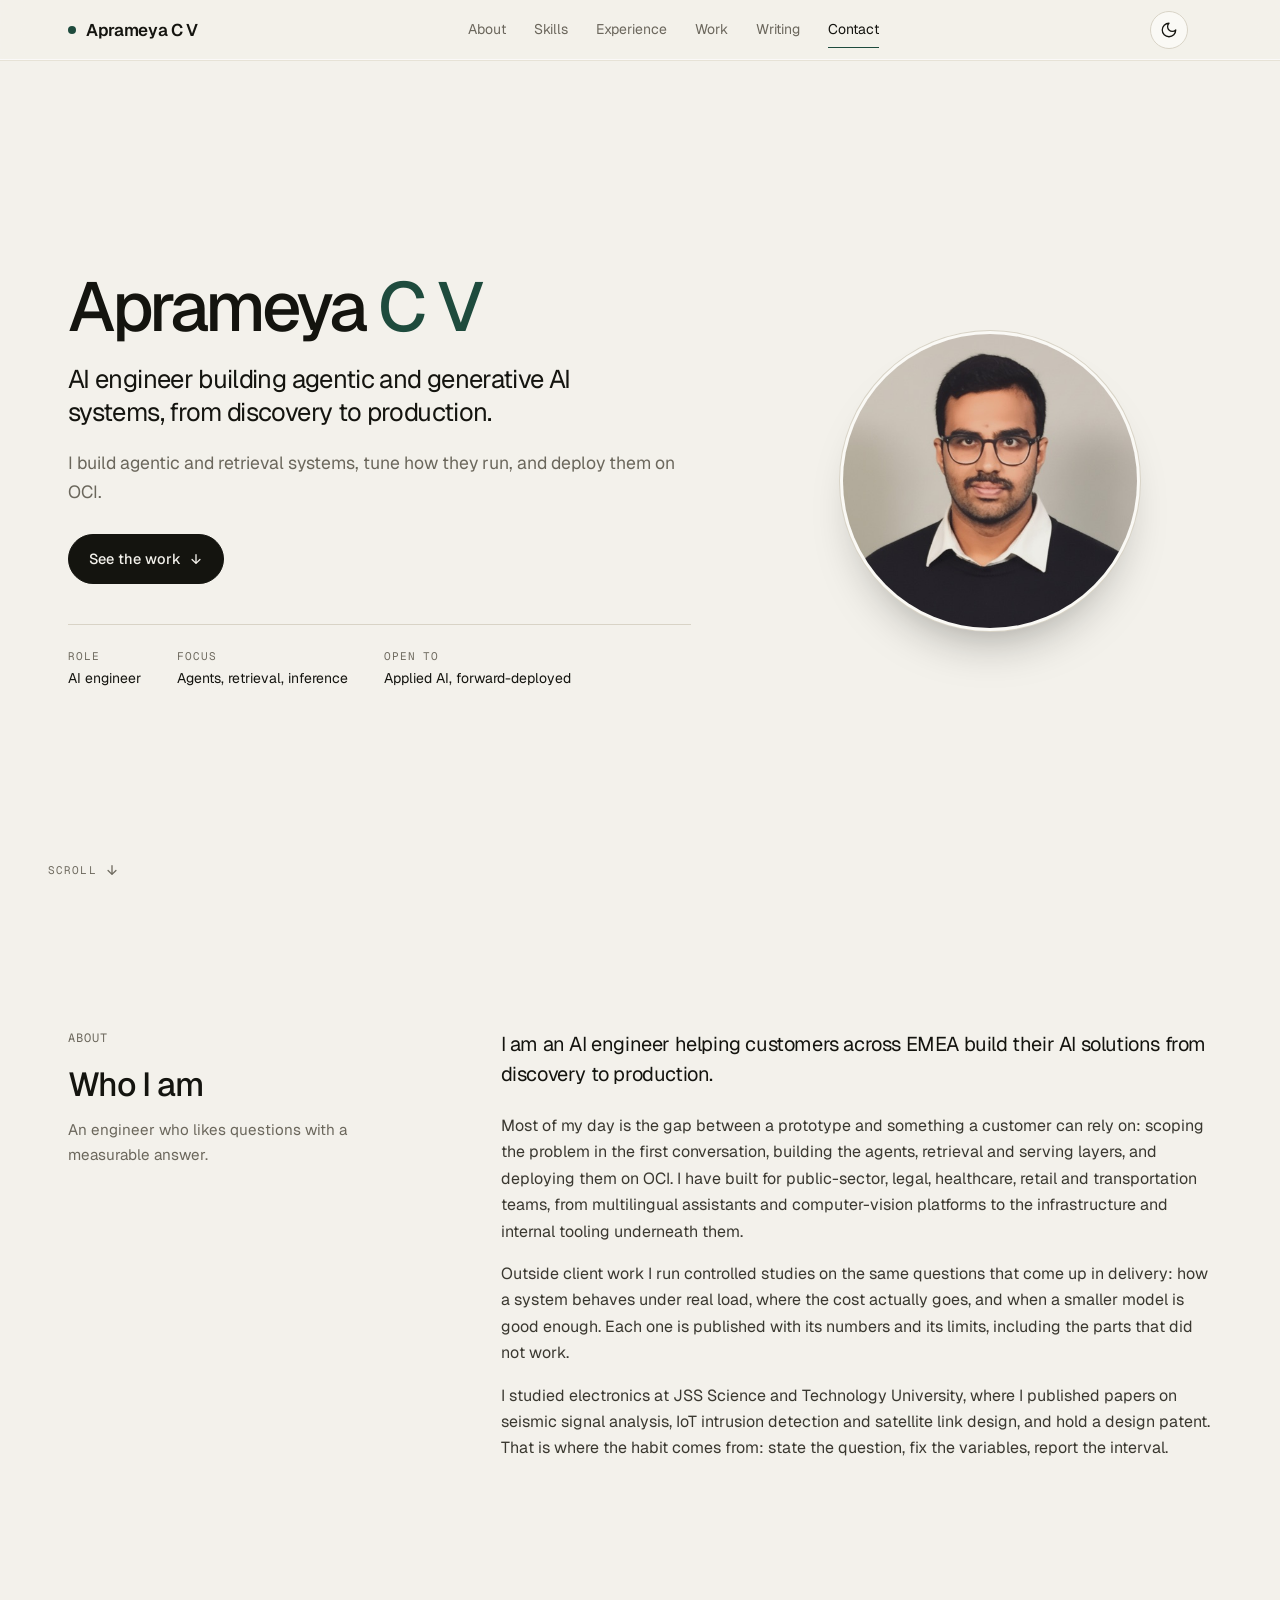
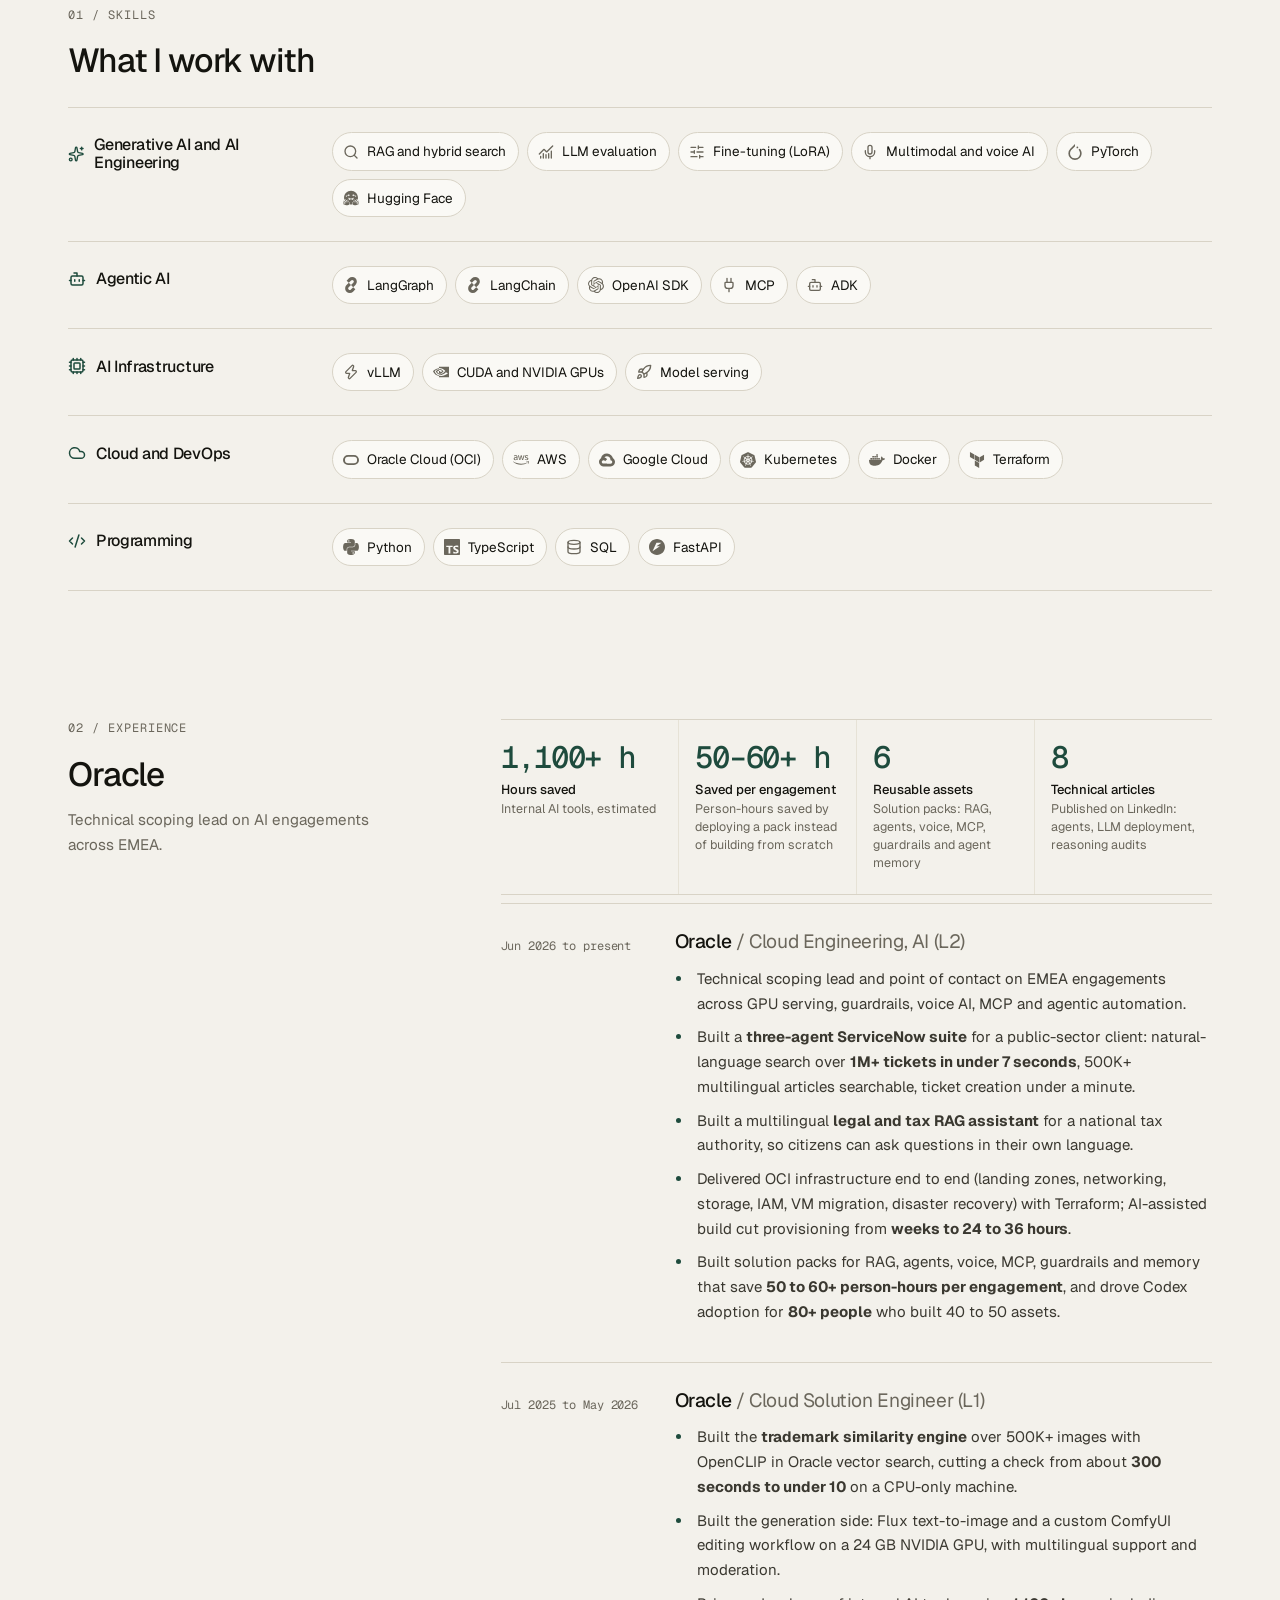
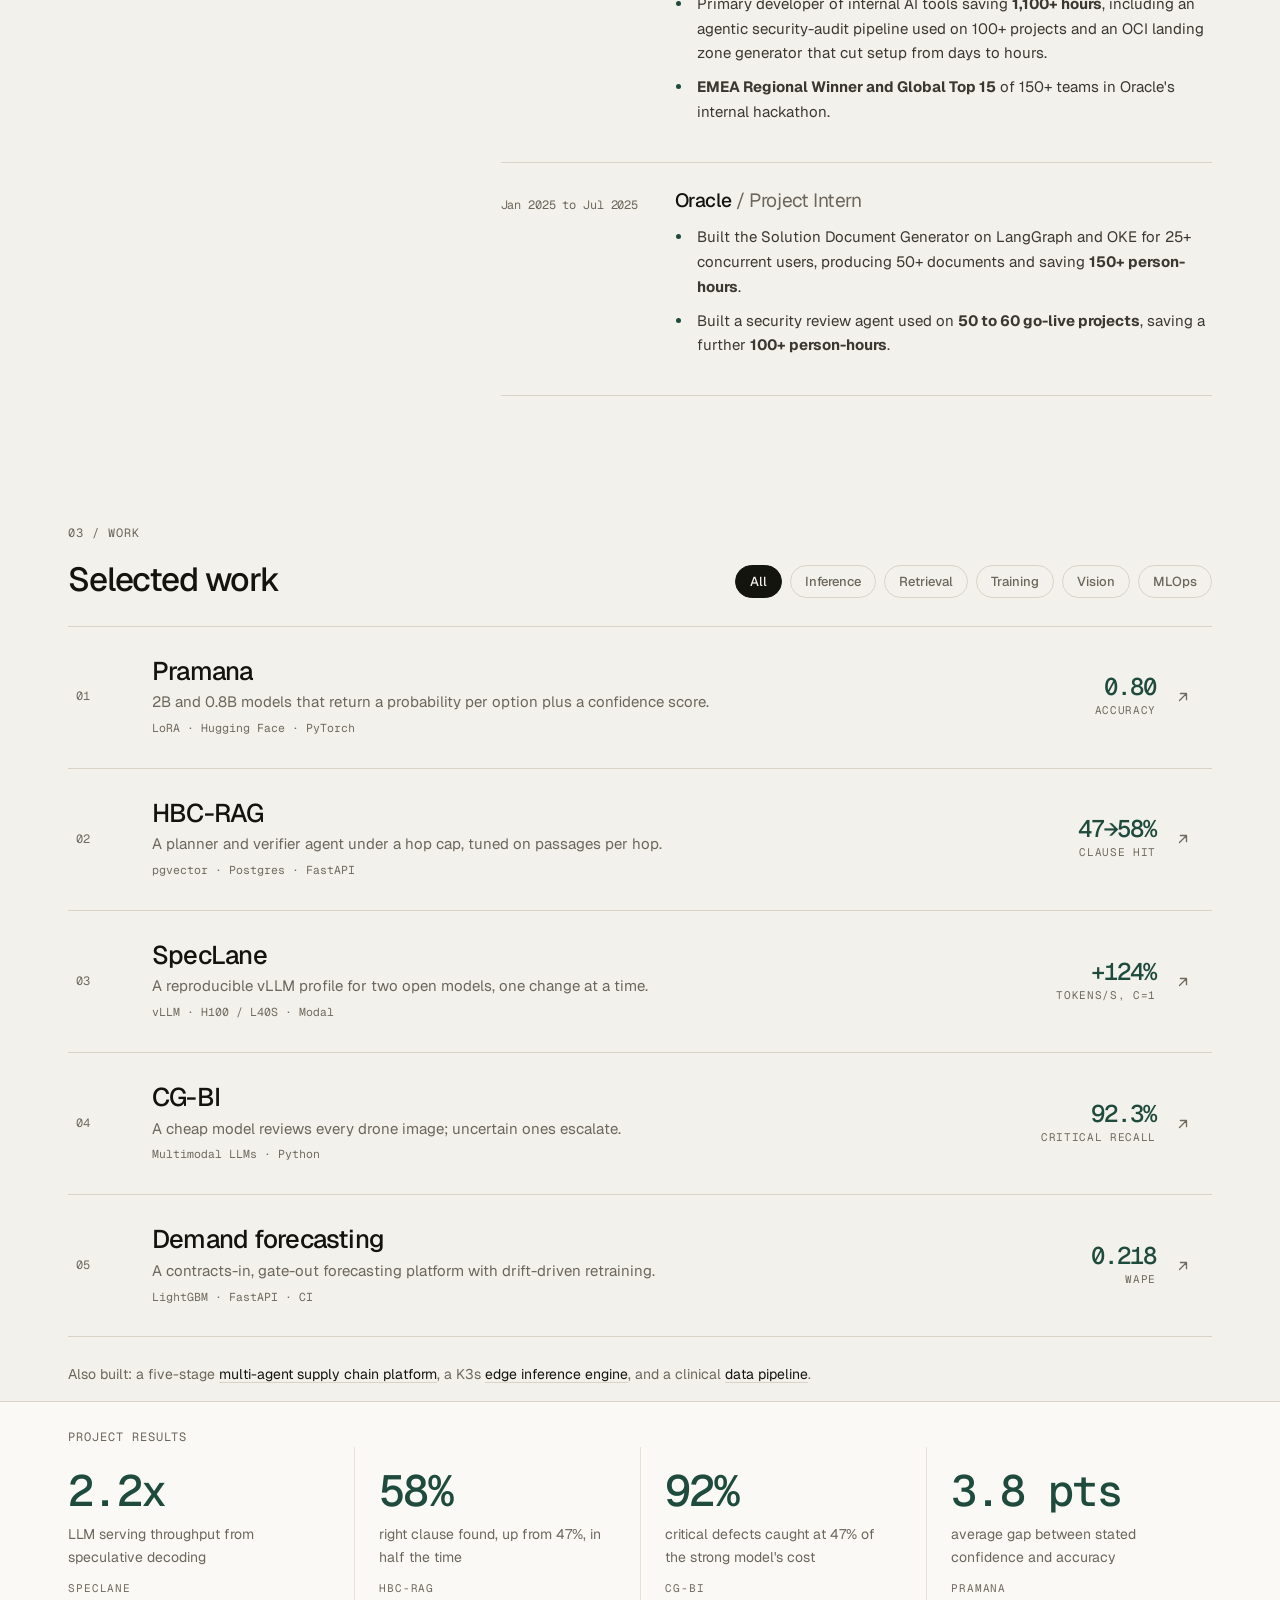
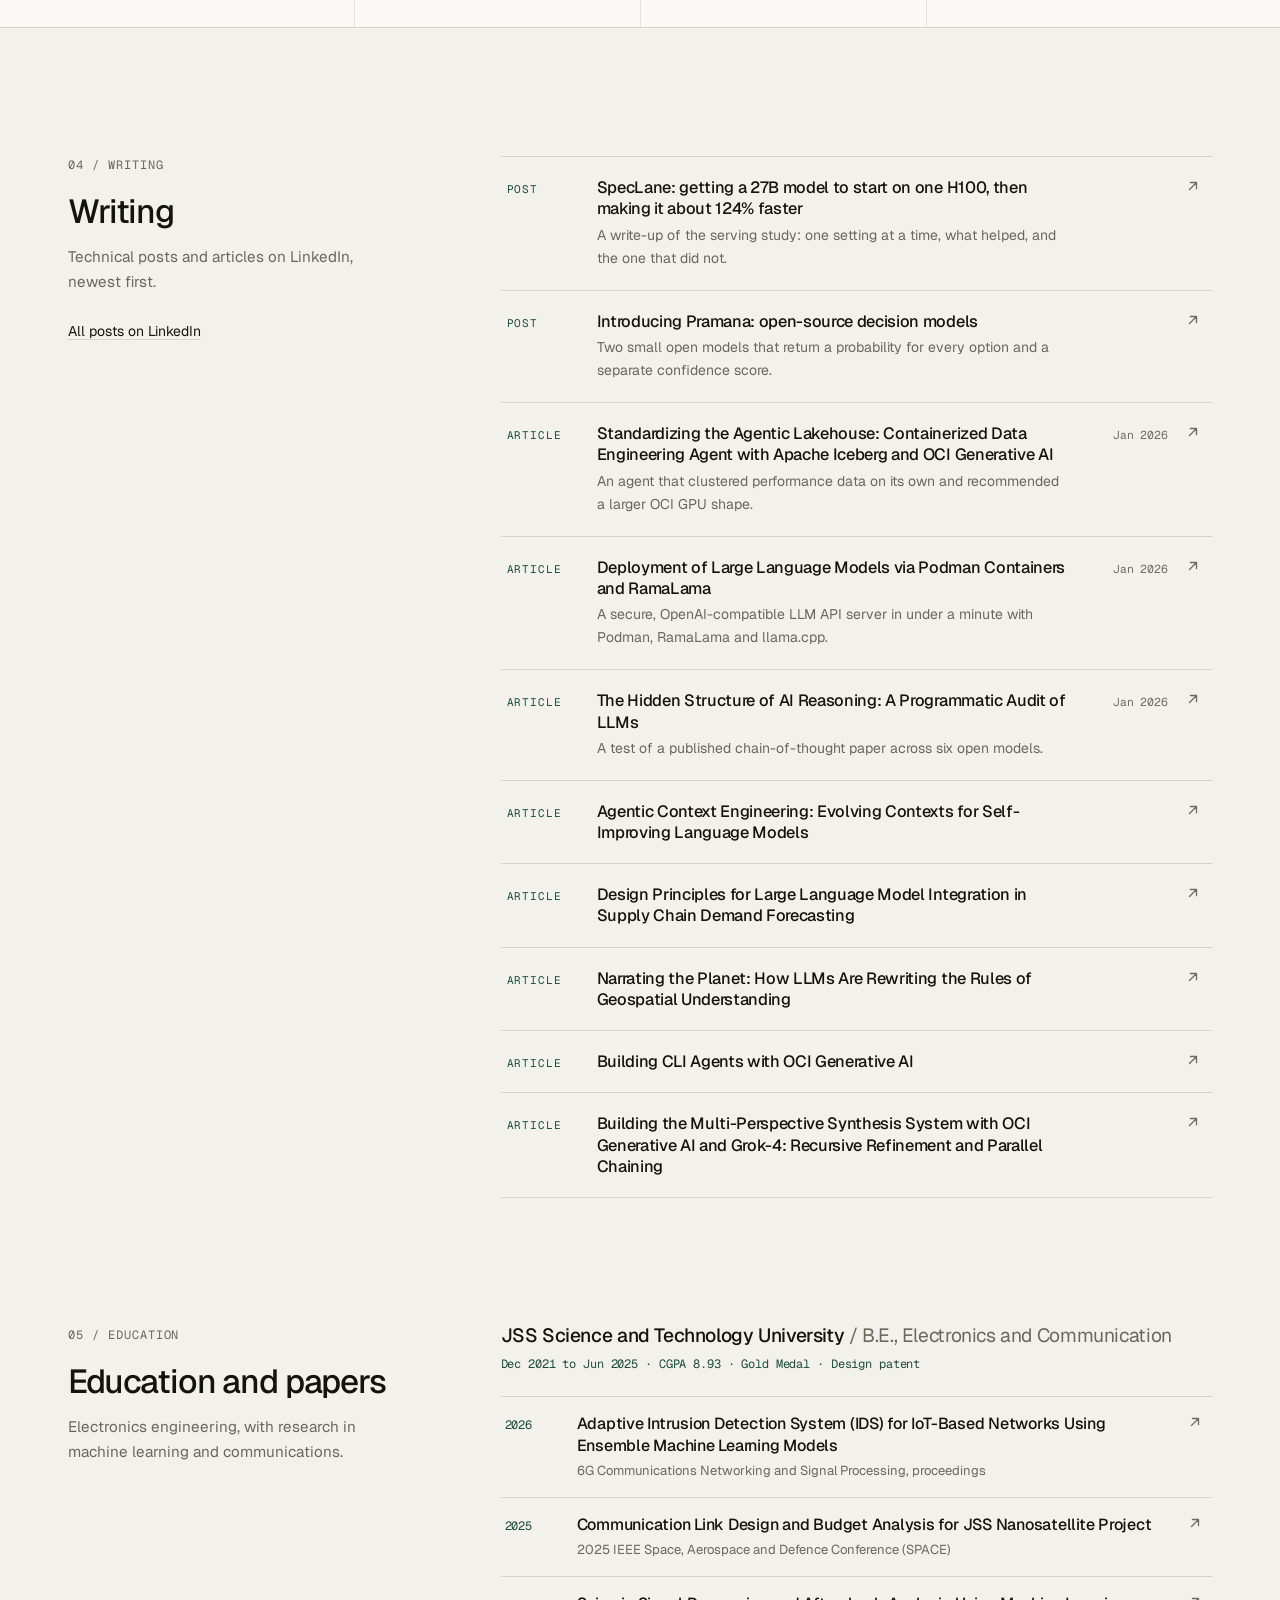
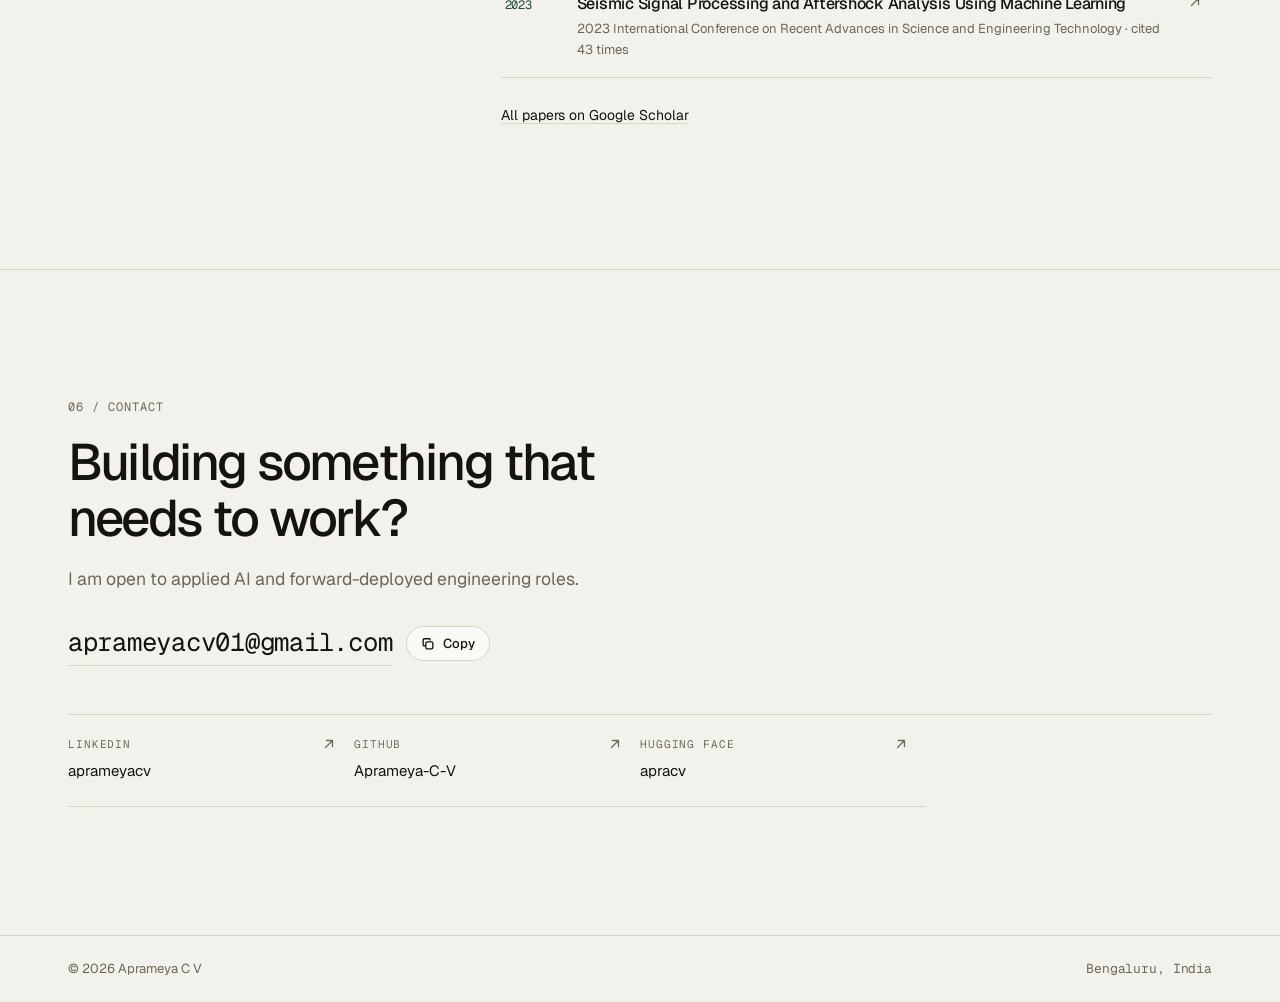
==== commit 8d4fe179: "hero: drop the page-describing promise" ====
--- a/index.html
+++ b/index.html
@@ -50,7 +50,7 @@
     <div class="hero-copy">
       <h1 class="name">Aprameya <span>C V</span></h1>
       <p class="role">AI engineer building agentic and generative AI systems, from discovery to production.</p>
-      <p class="lede">I build agentic and retrieval systems, tune how they run, and deploy them on OCI. Every project below carries the number that decided whether it shipped.</p>
+      <p class="lede">I build agentic and retrieval systems, tune how they run, and deploy them on OCI.</p>
       <div class="cta-row">
         <a class="btn" href="#work" data-magnet>See the work <svg class="ico" viewBox="0 0 16 16" width="14" height="14" aria-hidden="true"><path d="M8 3v10M3.5 8.5 8 13l4.5-4.5" fill="none" stroke="currentColor" stroke-width="1.5" stroke-linecap="round" stroke-linejoin="round"/></svg></a>
       </div>
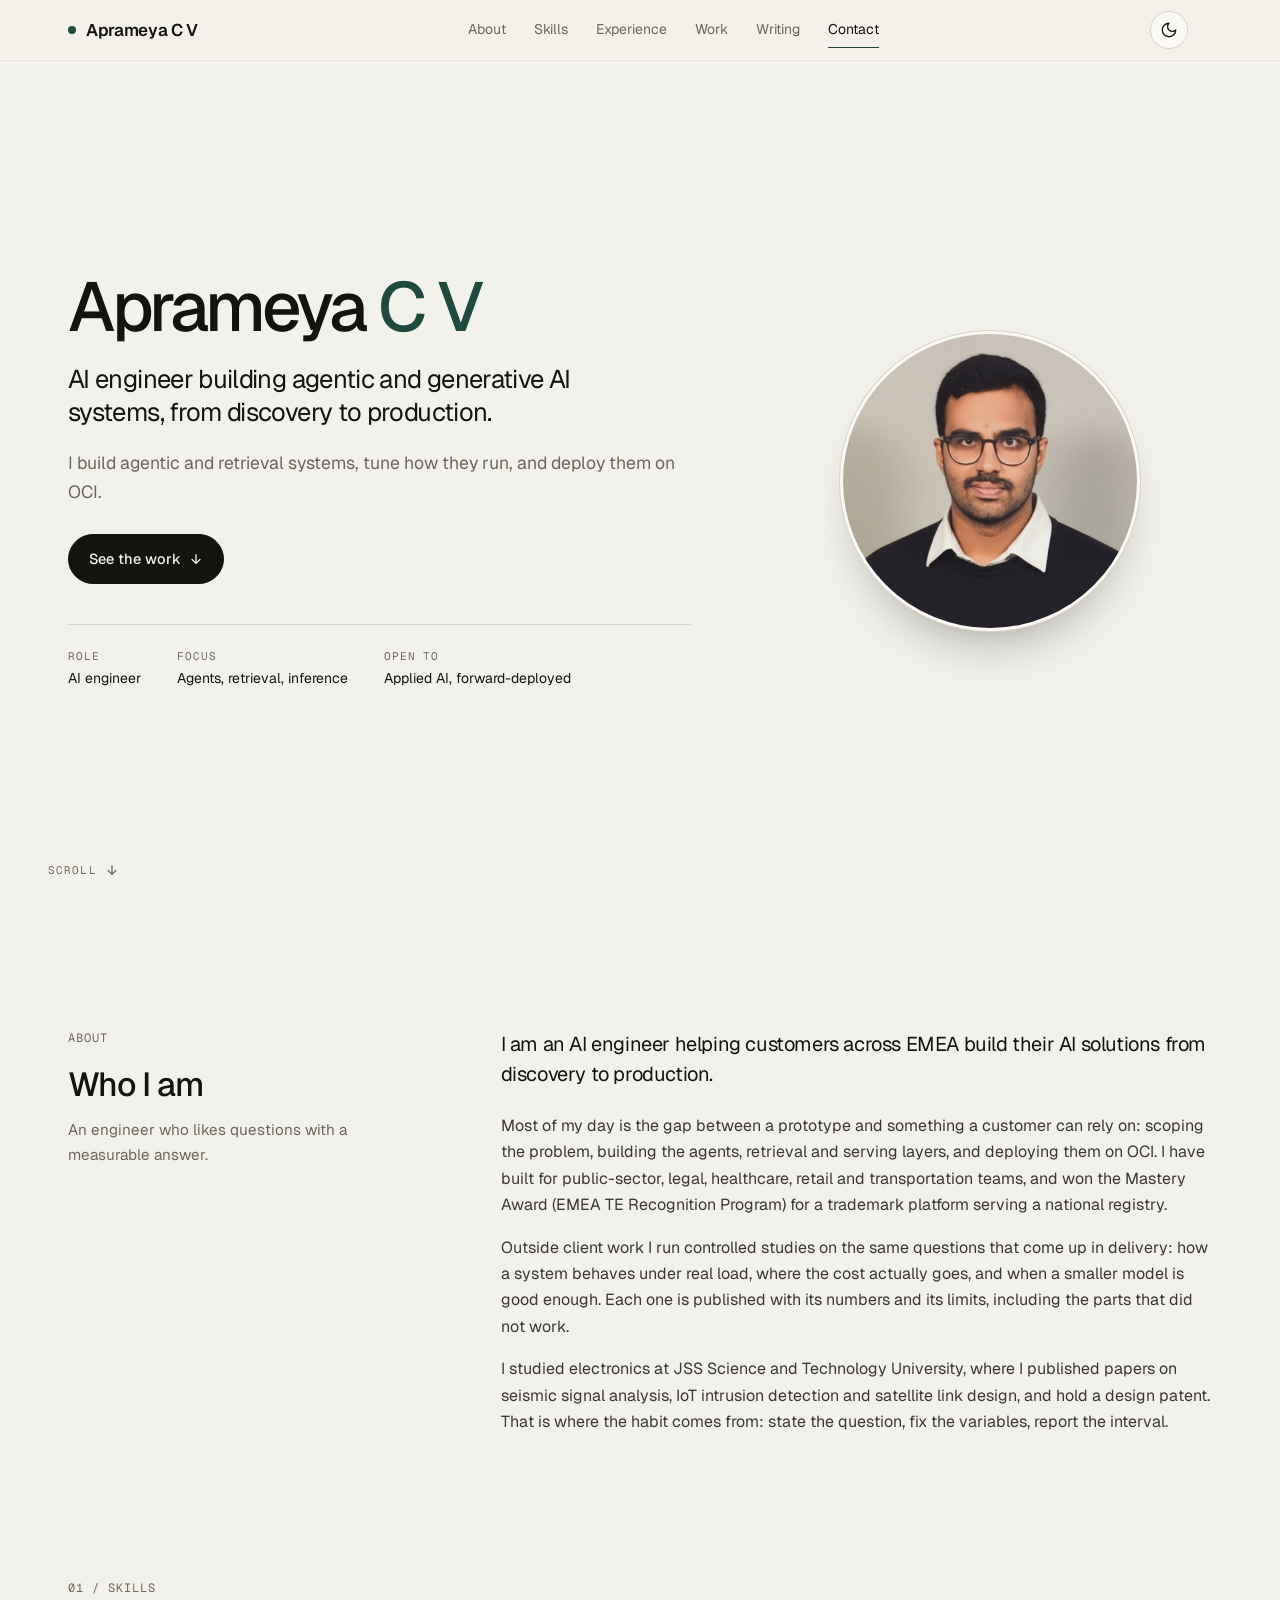
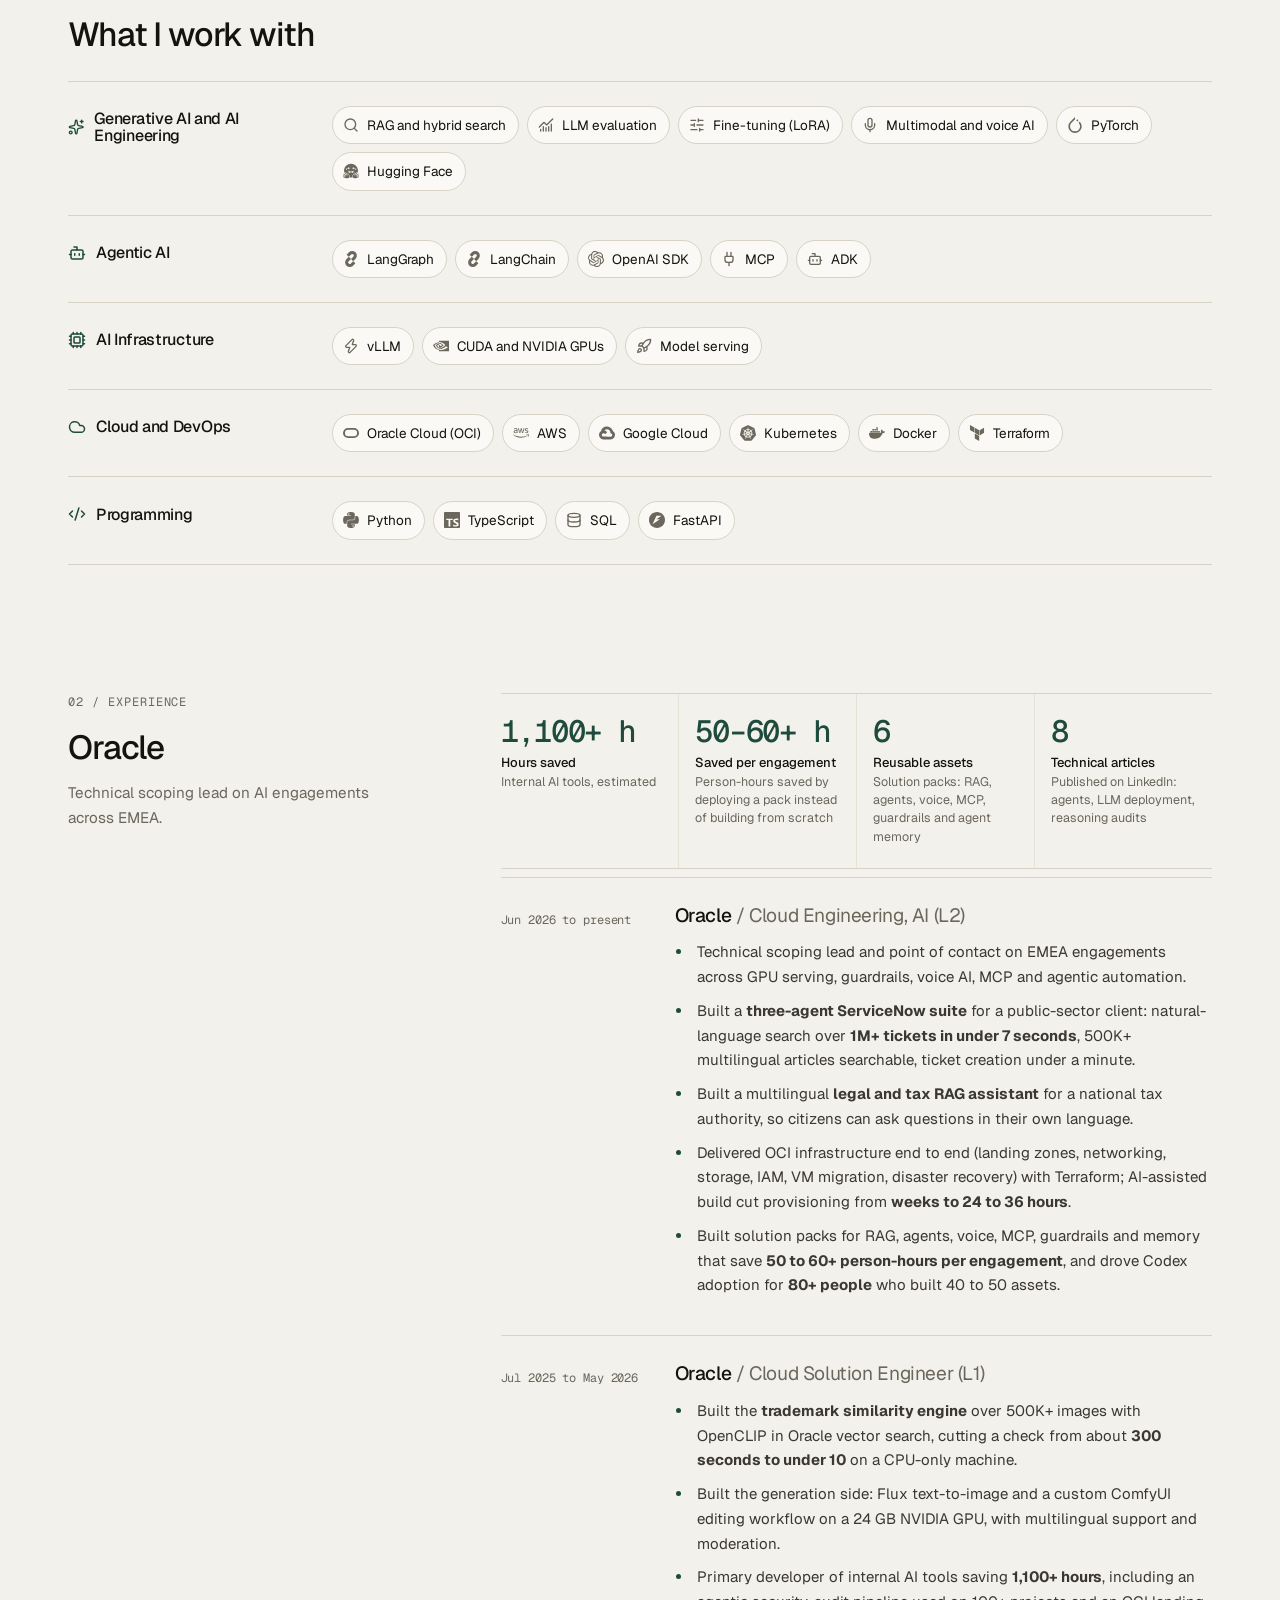
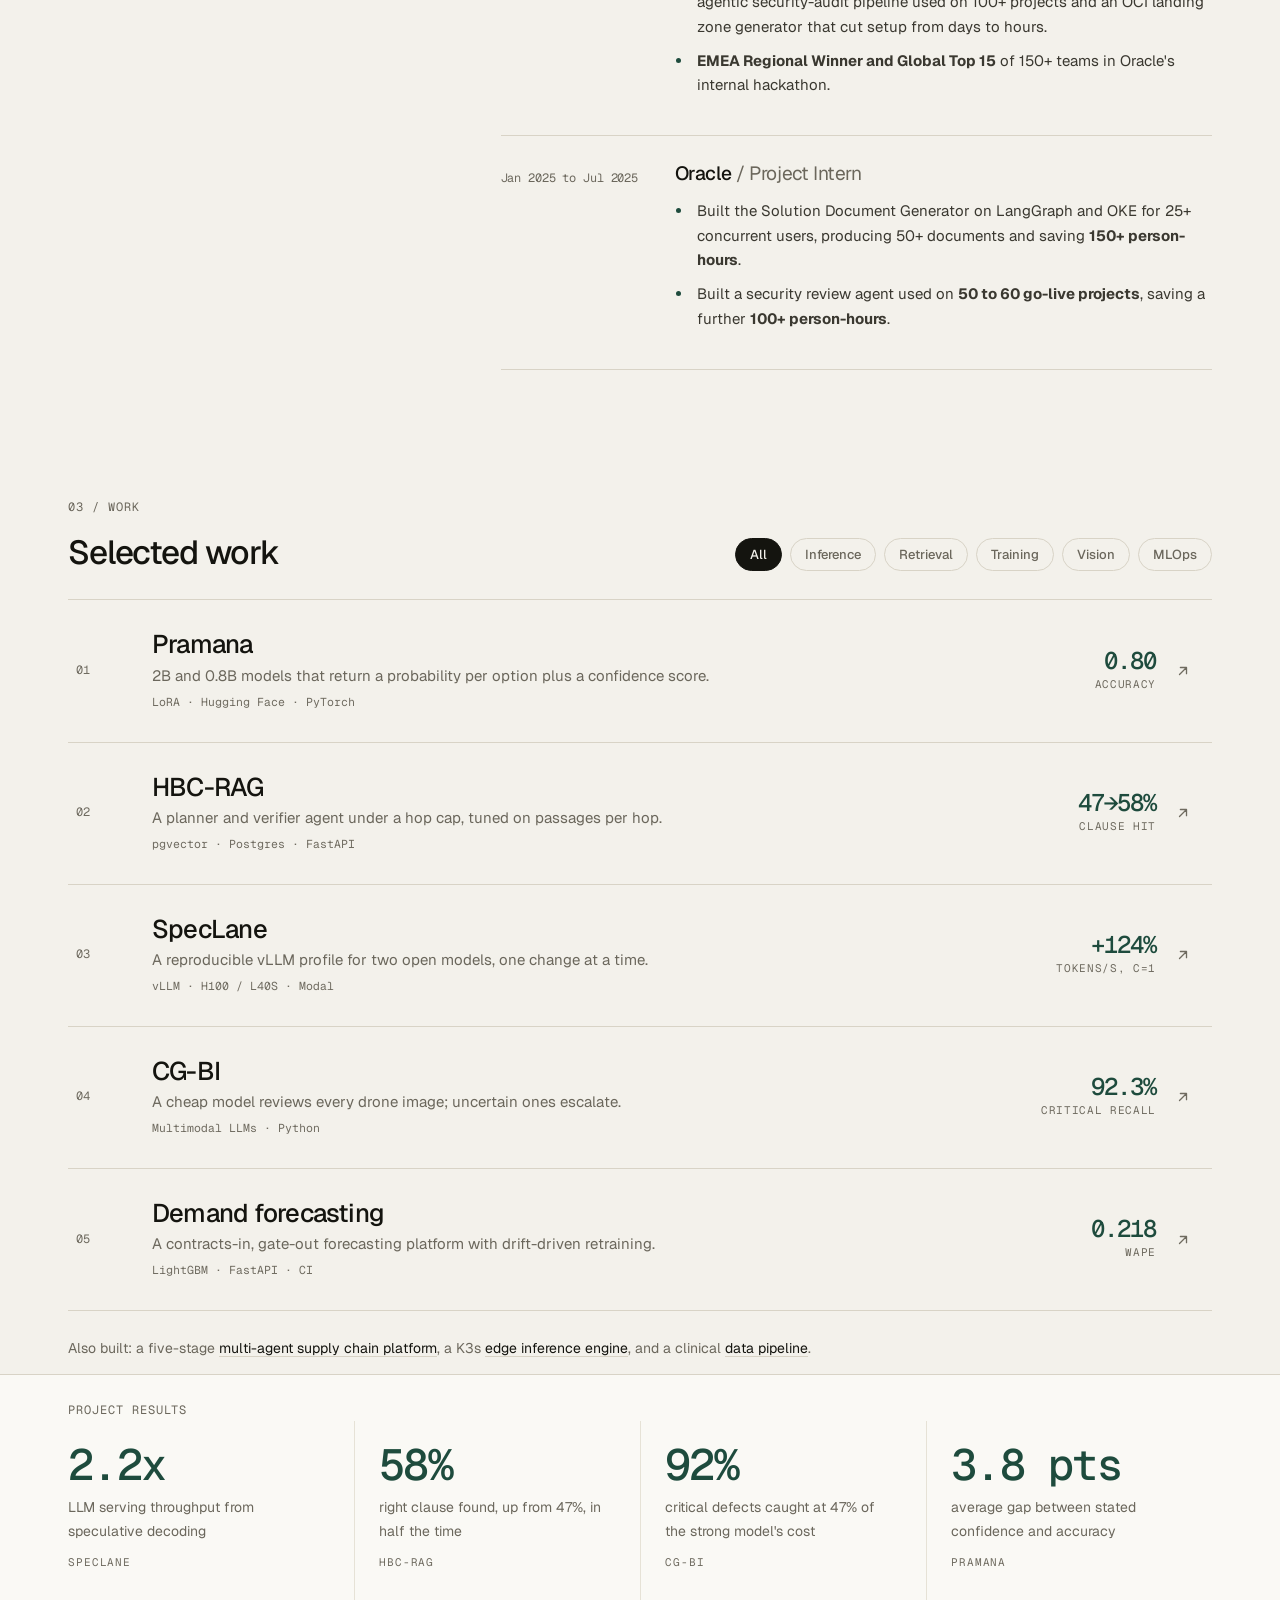
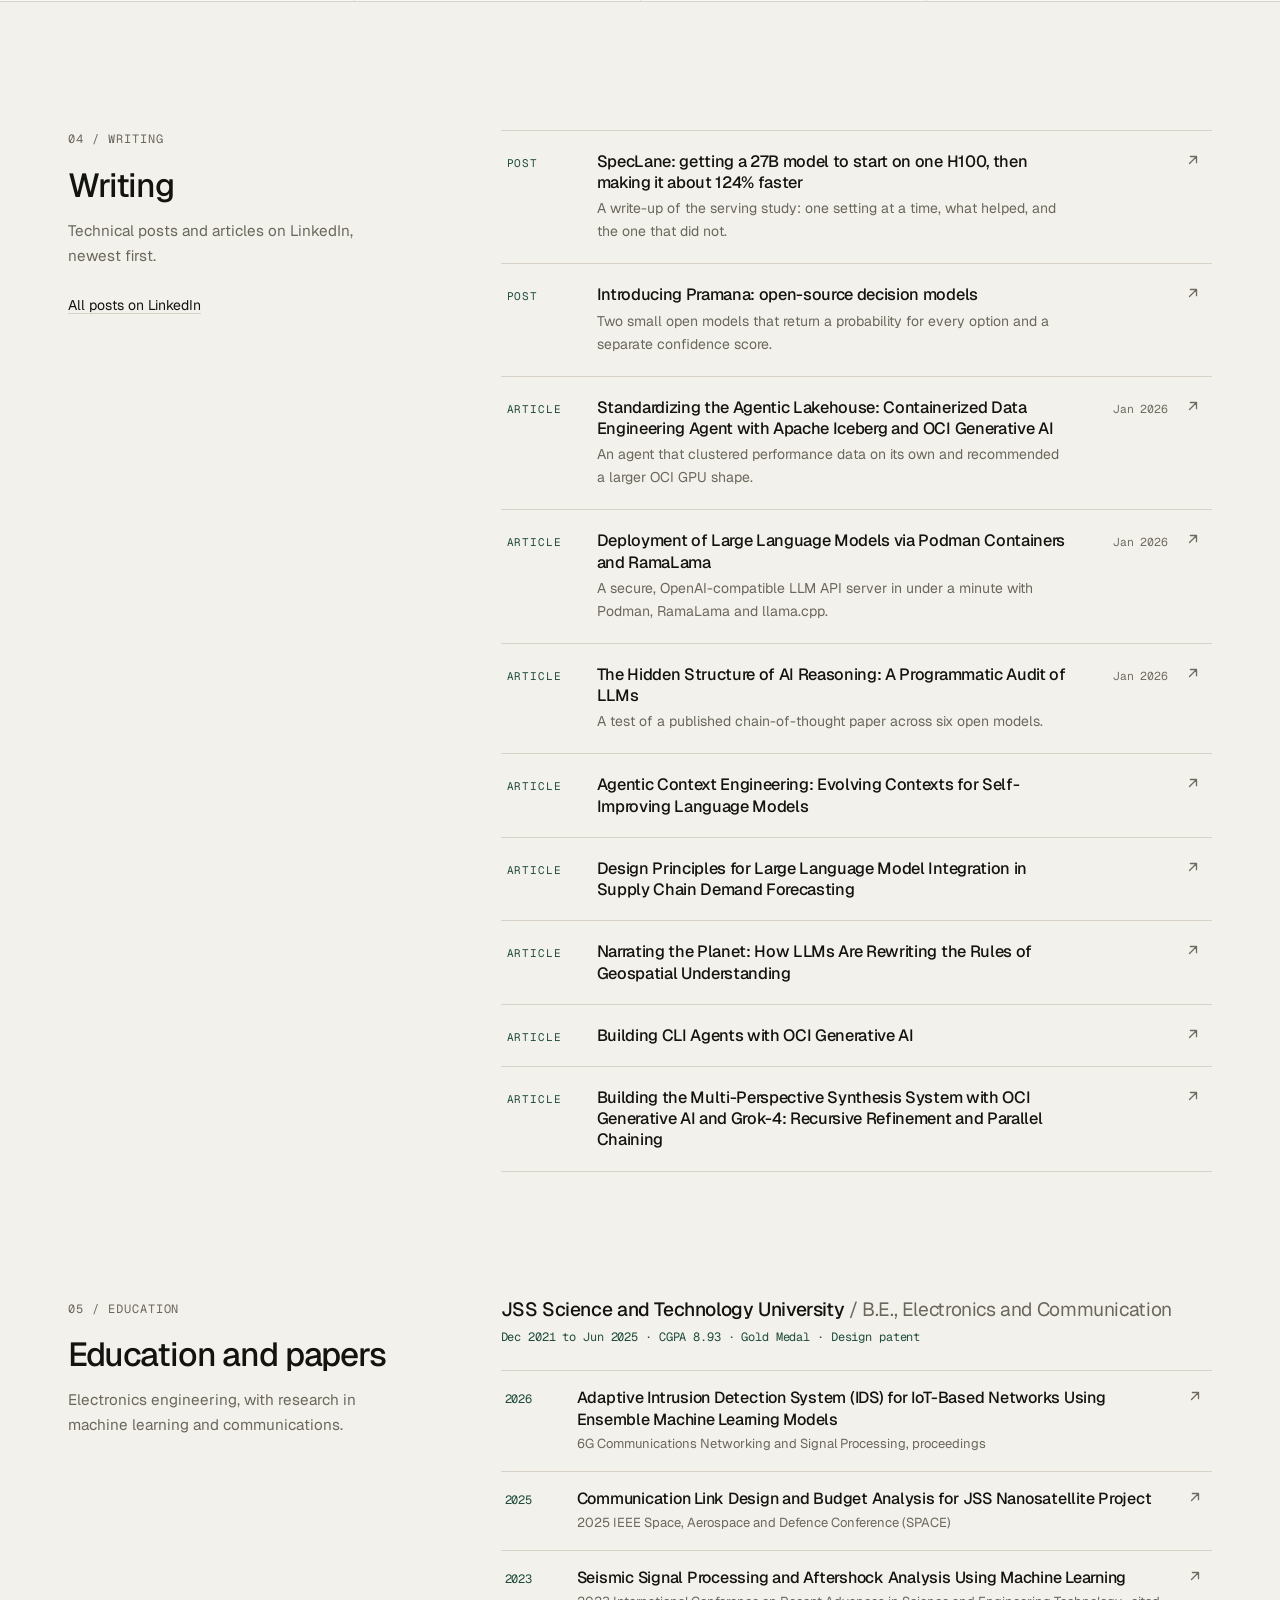
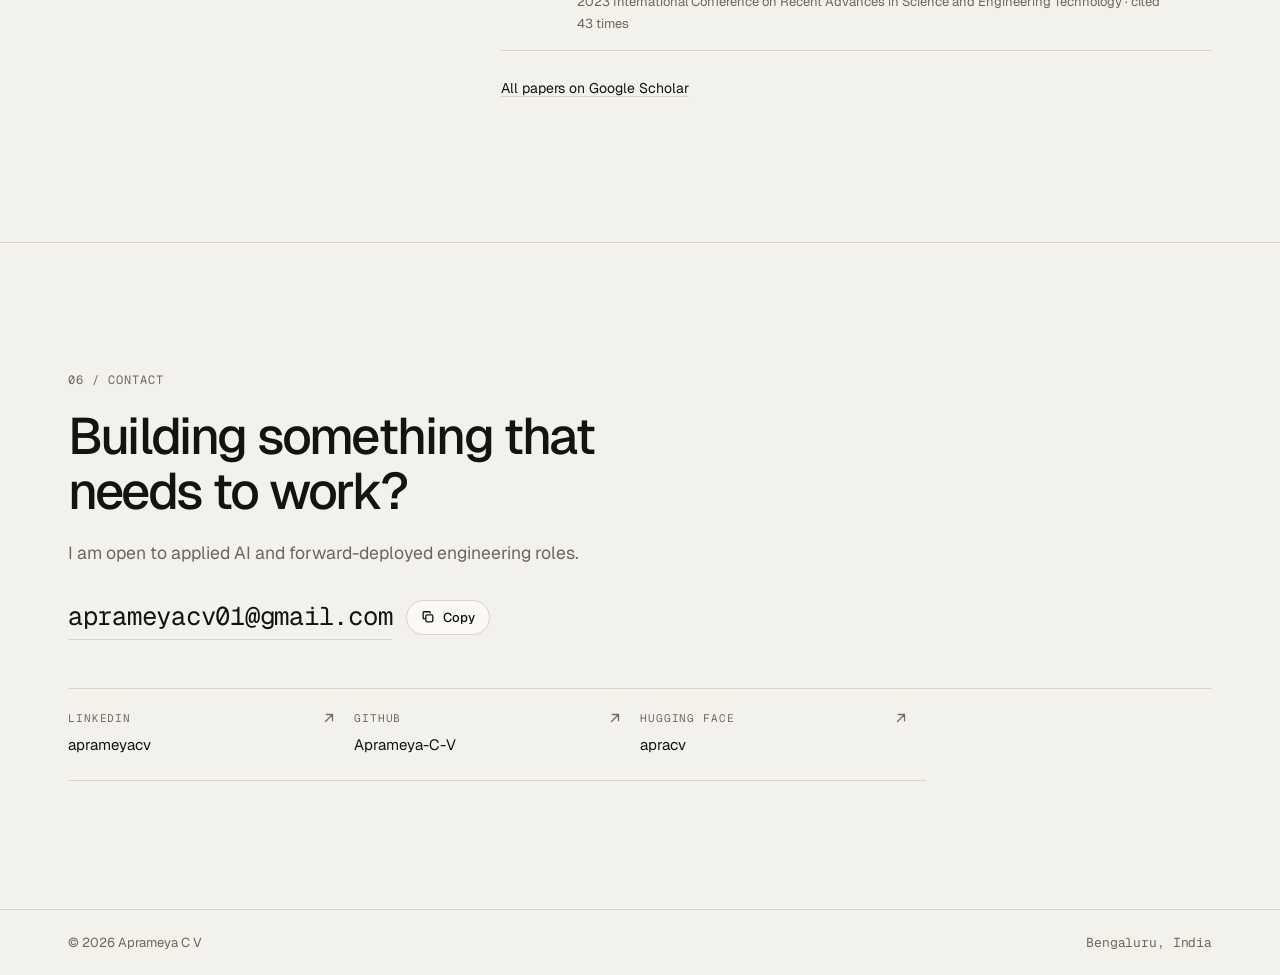
==== commit d63af976: "about: name the EMEA Mastery Award" ====
--- a/index.html
+++ b/index.html
@@ -73,7 +73,7 @@
     <div class="split-l"><p class="eyebrow mono">About</p><h2>Who I am</h2><p class="muted">An engineer who likes questions with a measurable answer.</p></div>
     <div class="about reveal">
       <p class="about-lead">I am an AI engineer helping customers across EMEA build their AI solutions from discovery to production.</p>
-      <p>Most of my day is the gap between a prototype and something a customer can rely on: scoping the problem in the first conversation, building the agents, retrieval and serving layers, and deploying them on OCI. I have built for public-sector, legal, healthcare, retail and transportation teams, from multilingual assistants and computer-vision platforms to the infrastructure and internal tooling underneath them.</p>
+      <p>Most of my day is the gap between a prototype and something a customer can rely on: scoping the problem, building the agents, retrieval and serving layers, and deploying them on OCI. I have built for public-sector, legal, healthcare, retail and transportation teams, and won the Mastery Award (EMEA TE Recognition Program) for a trademark platform serving a national registry.</p>
       <p>Outside client work I run controlled studies on the same questions that come up in delivery: how a system behaves under real load, where the cost actually goes, and when a smaller model is good enough. Each one is published with its numbers and its limits, including the parts that did not work.</p>
       <p>I studied electronics at JSS Science and Technology University, where I published papers on seismic signal analysis, IoT intrusion detection and satellite link design, and hold a design patent. That is where the habit comes from: state the question, fix the variables, report the interval.</p>
     </div>
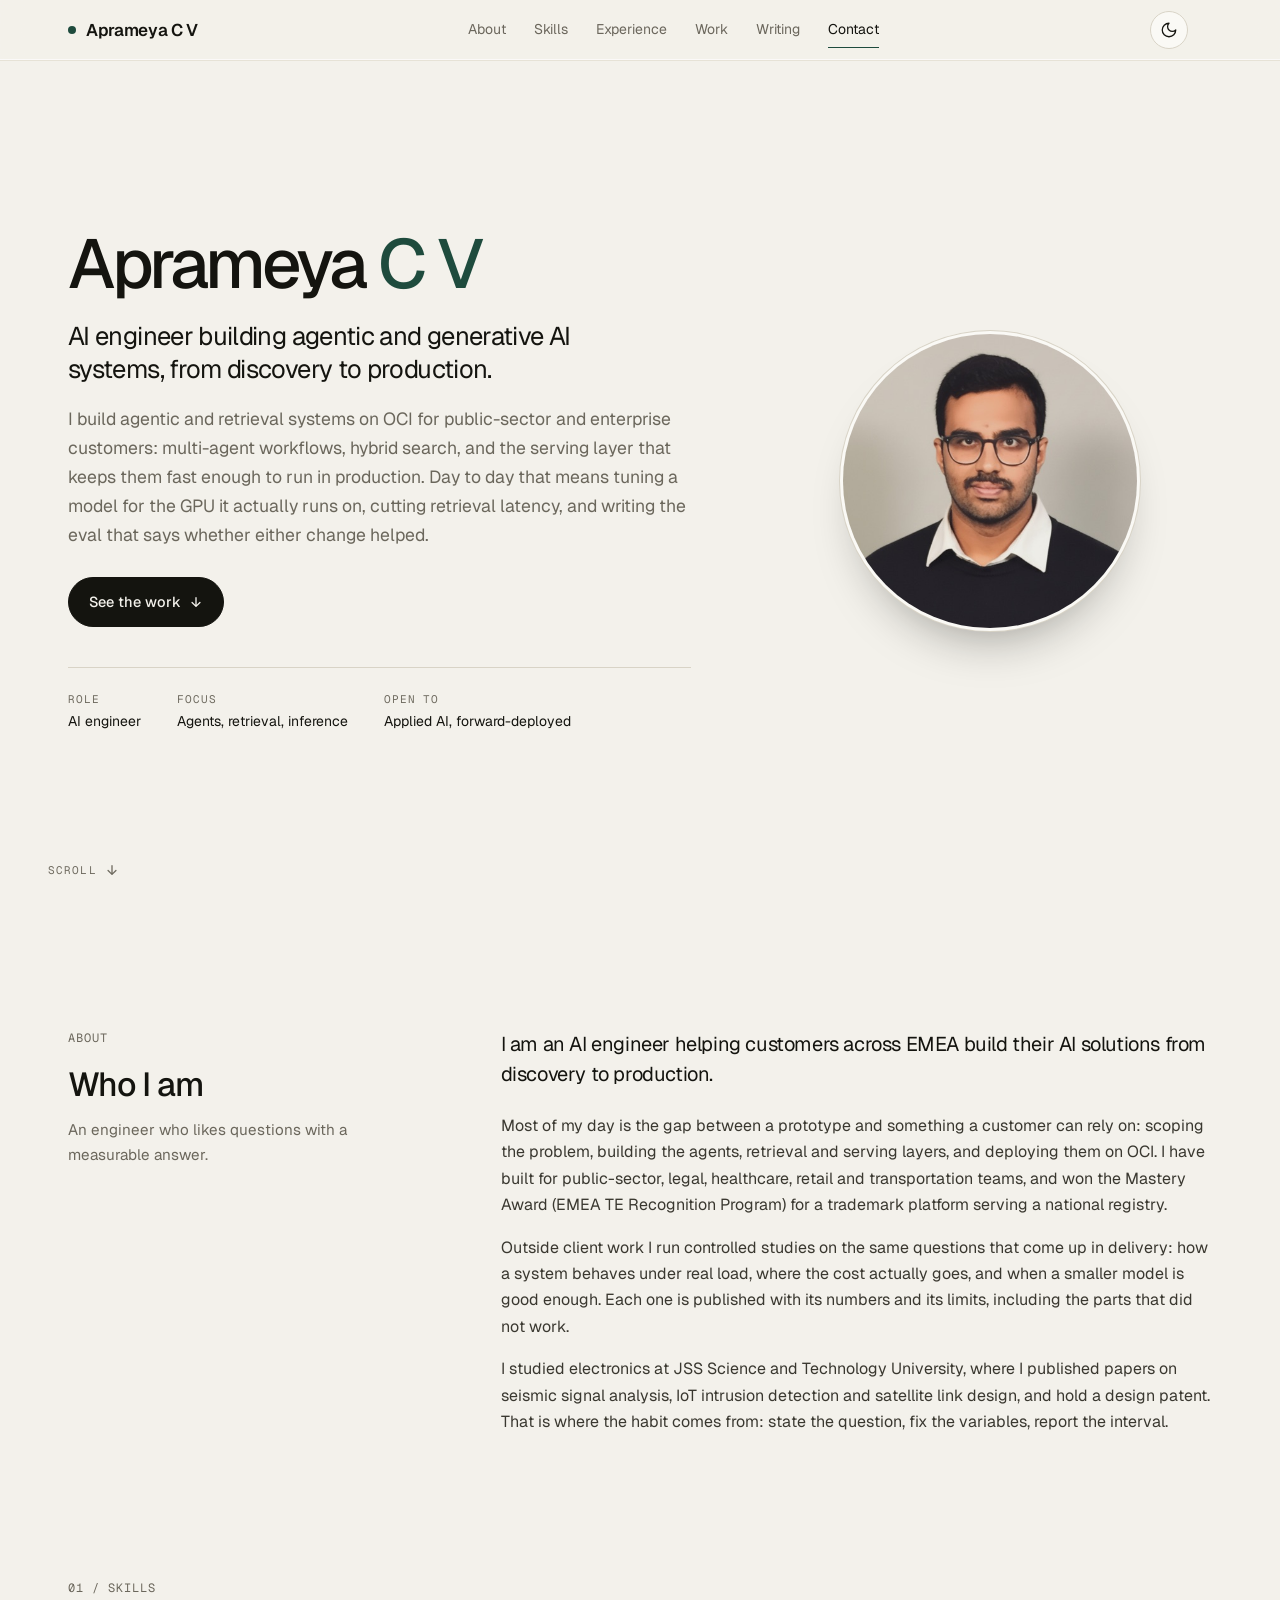
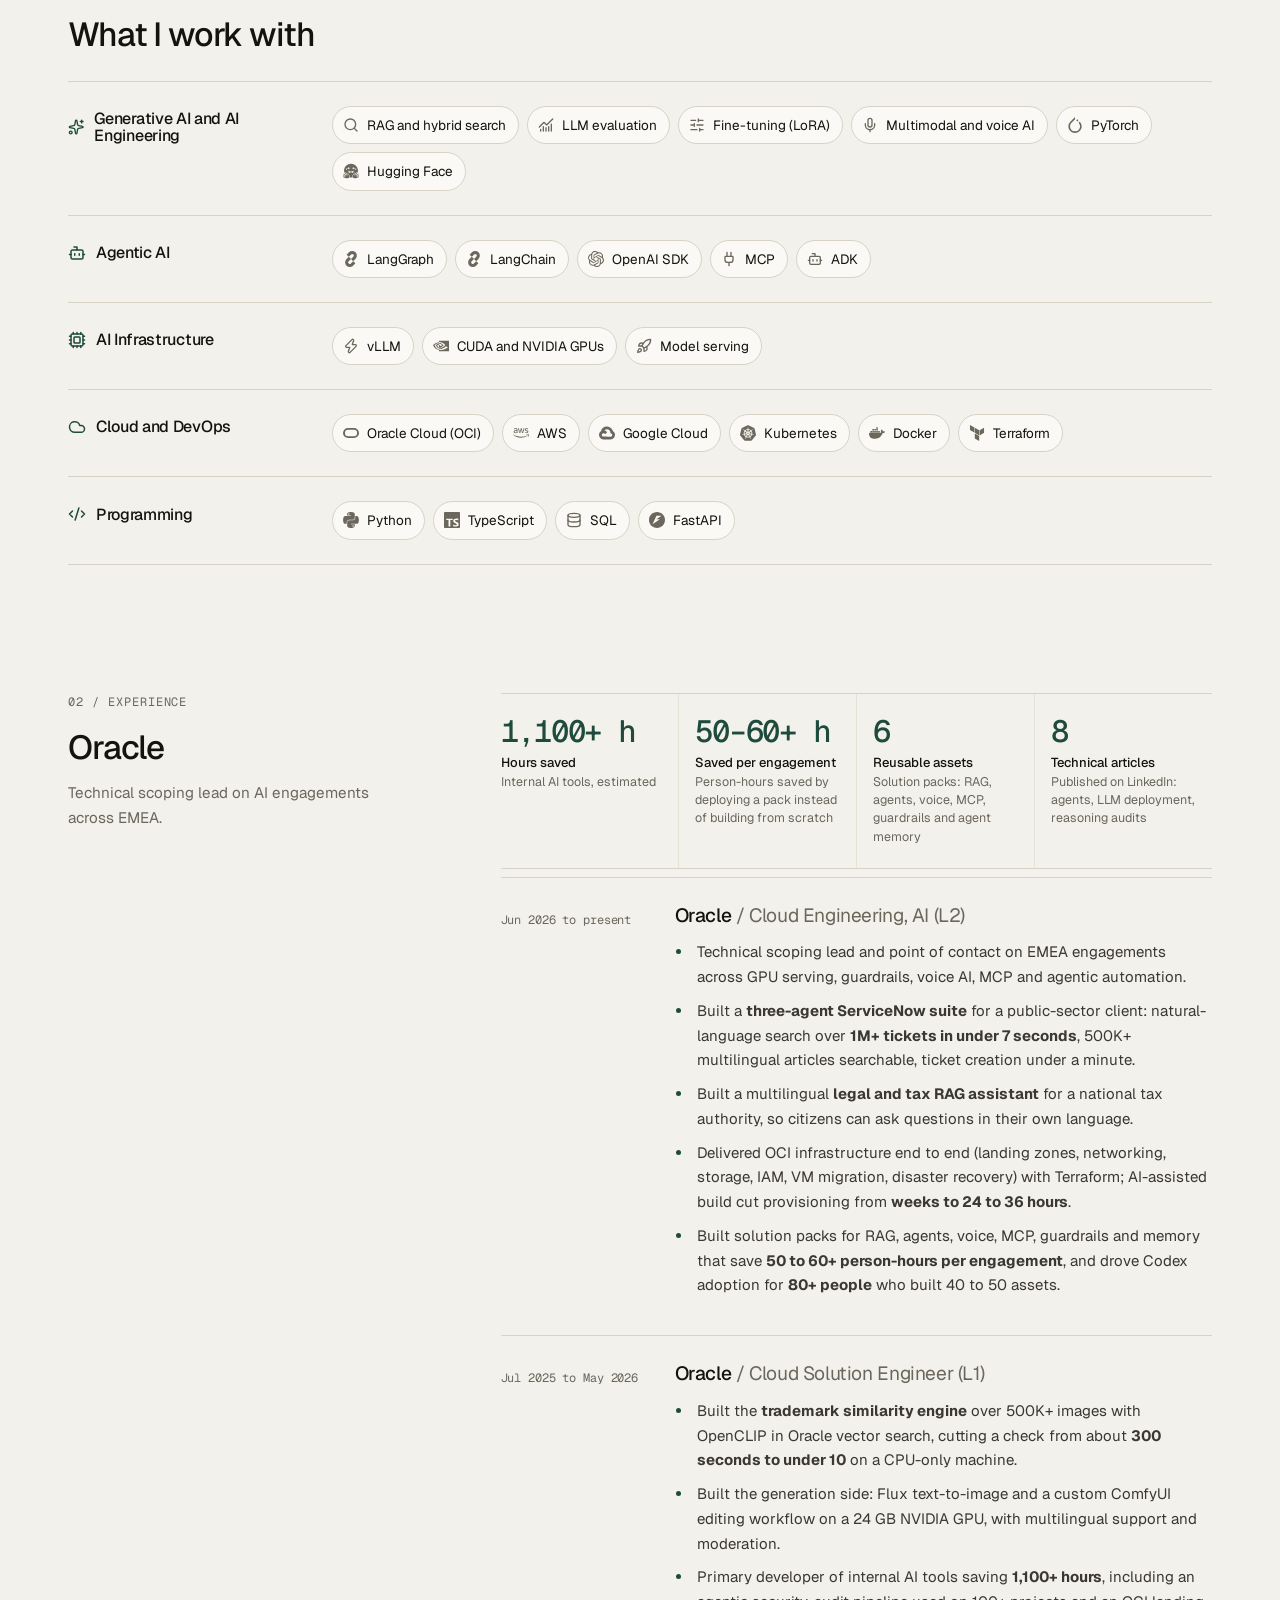
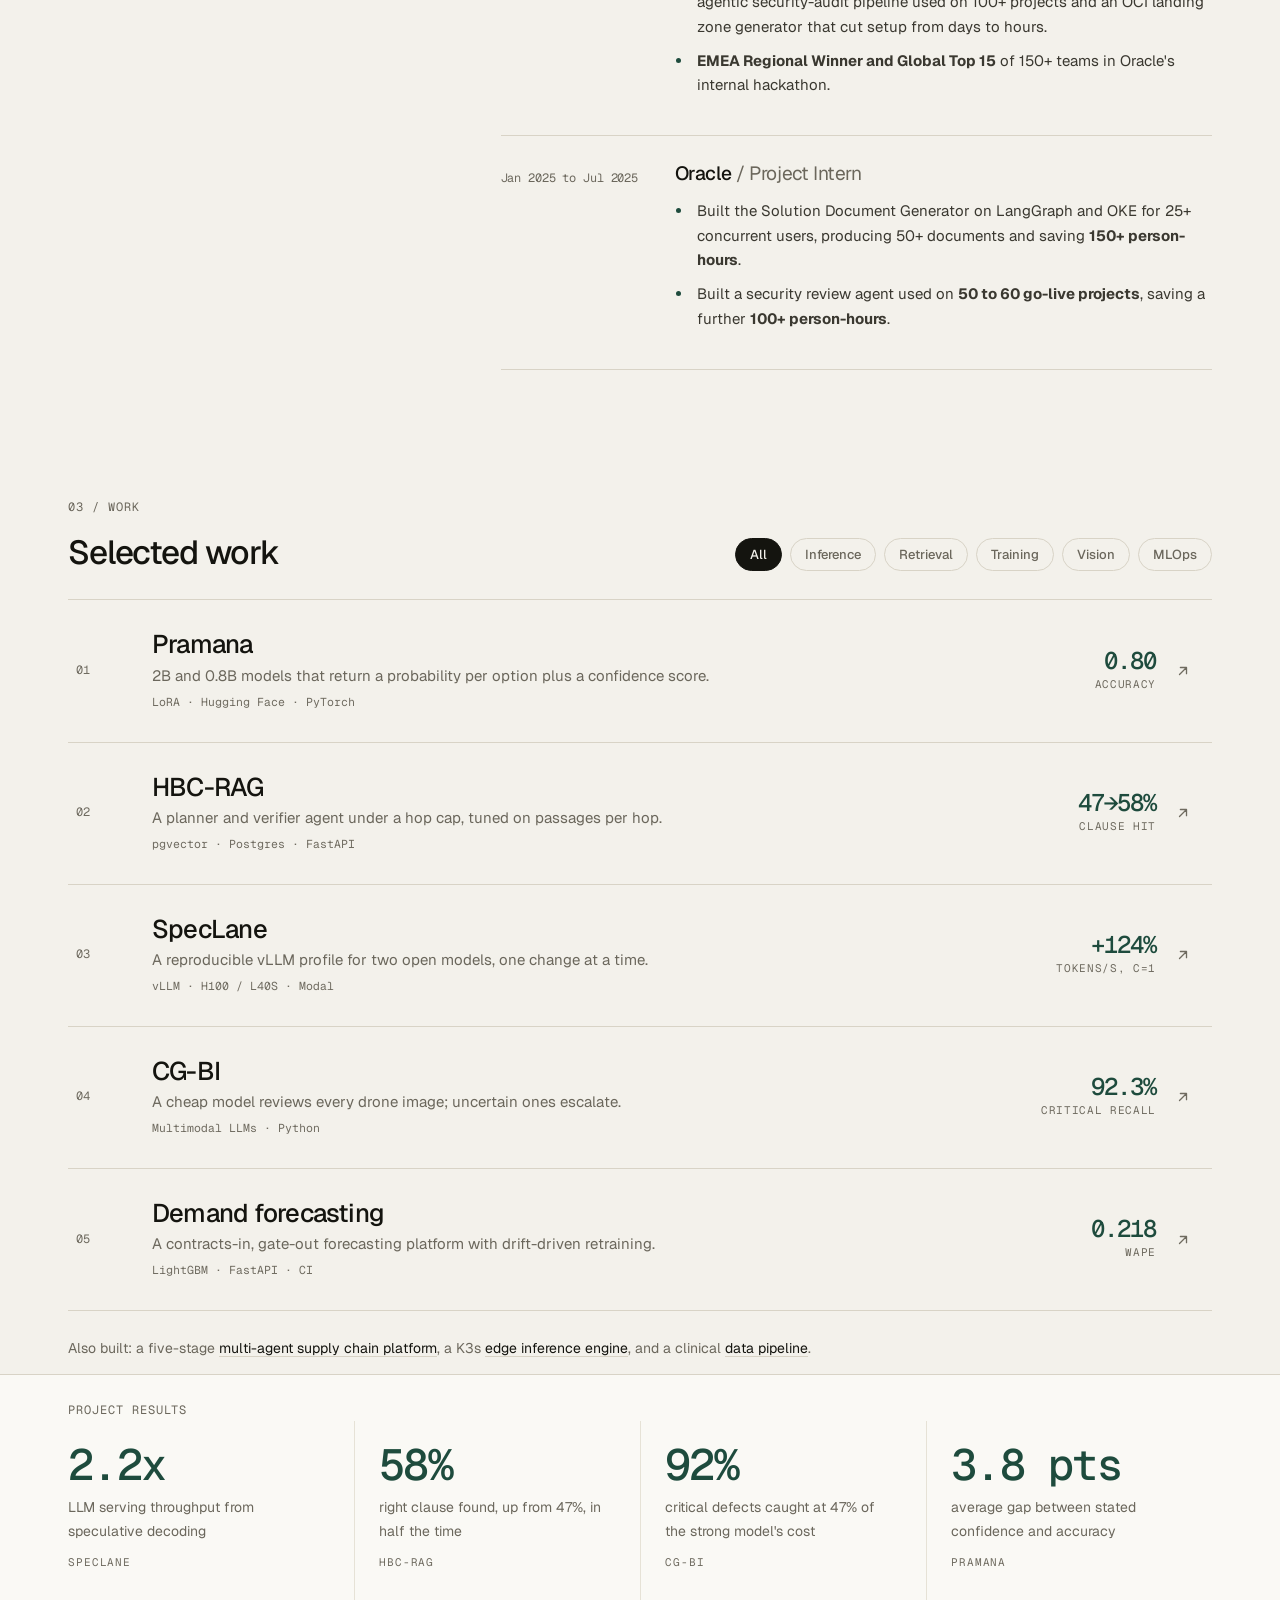
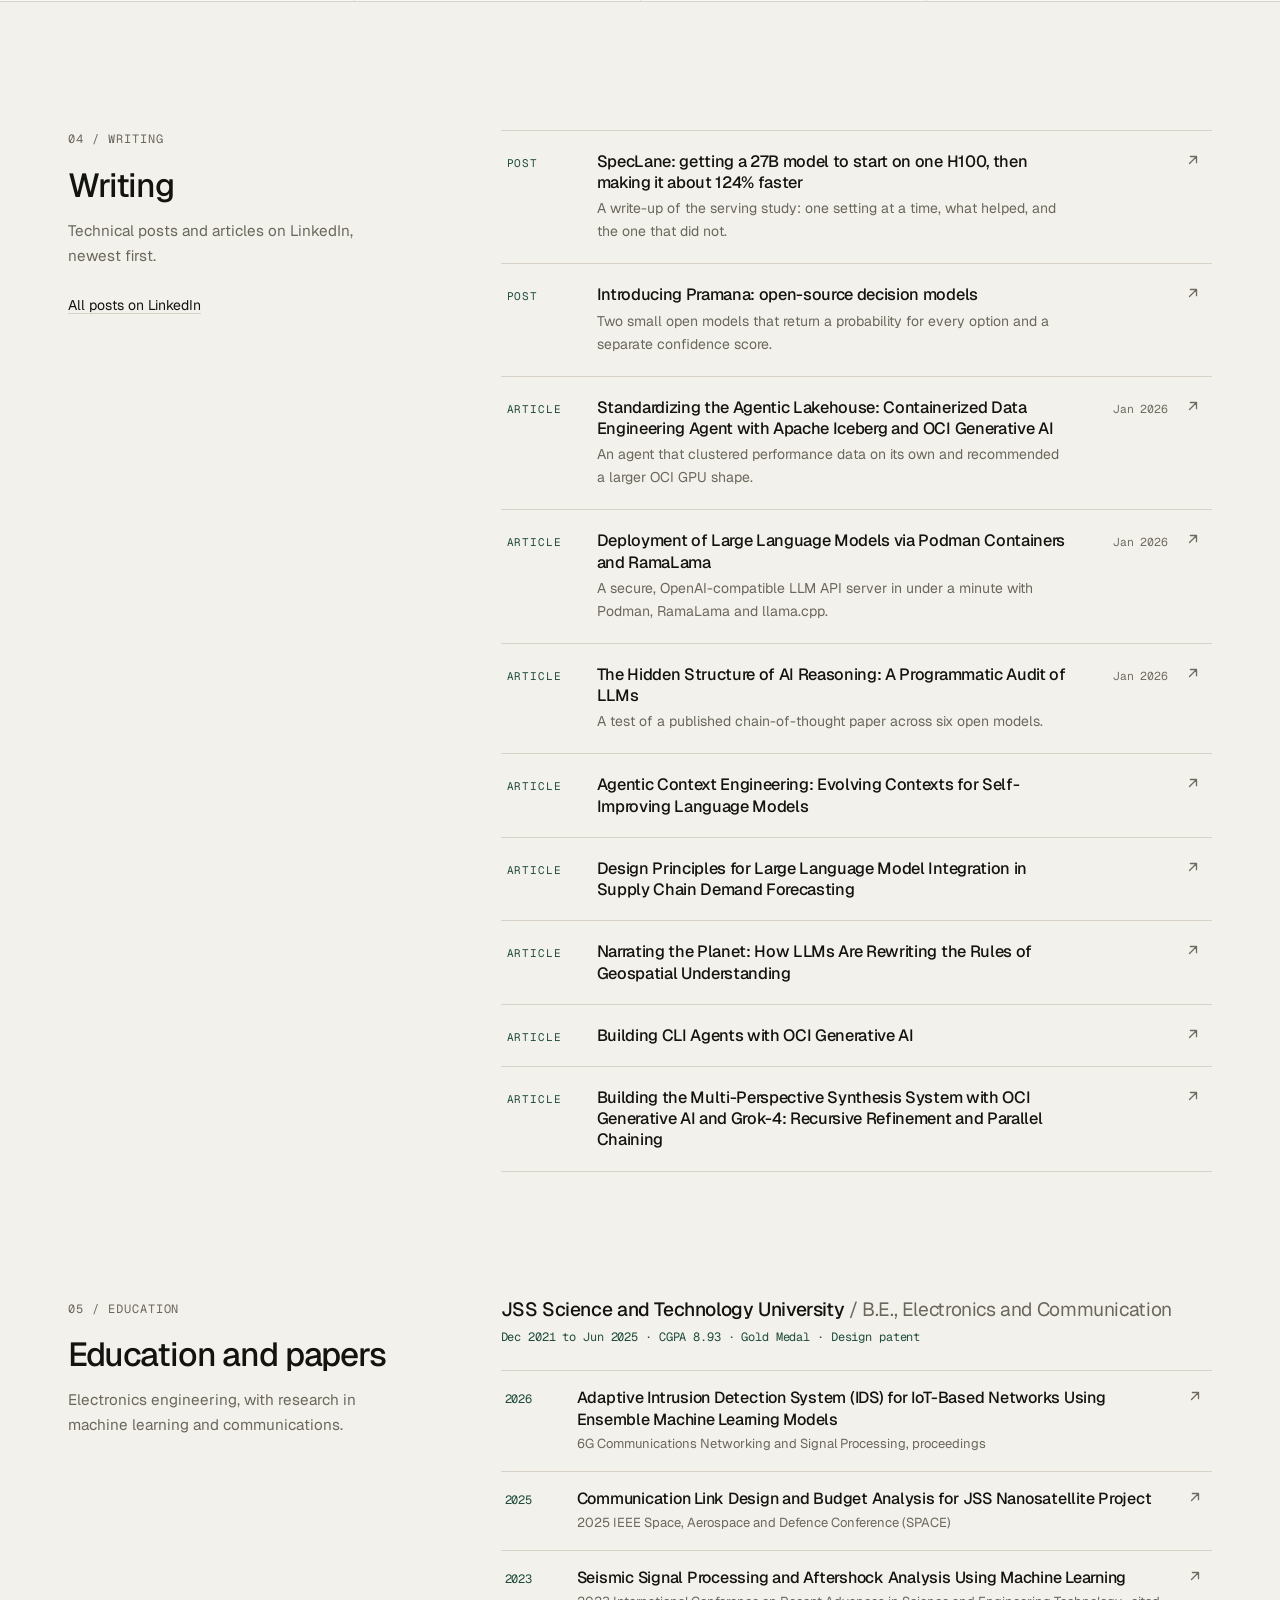
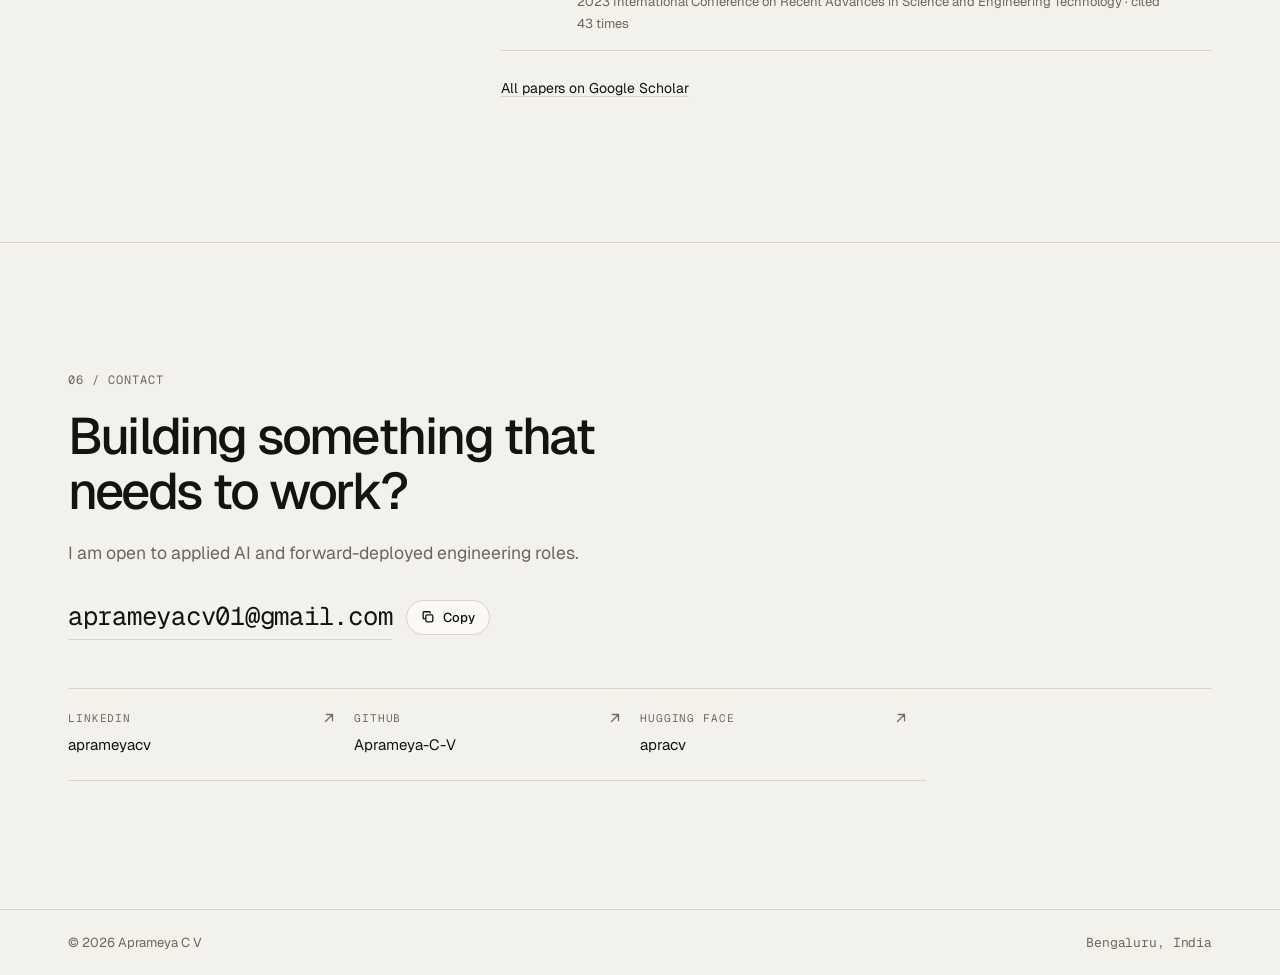
==== commit 25a54909: "hero: expand the intro with what the work actually is" ====
--- a/index.html
+++ b/index.html
@@ -50,7 +50,7 @@
     <div class="hero-copy">
       <h1 class="name">Aprameya <span>C V</span></h1>
       <p class="role">AI engineer building agentic and generative AI systems, from discovery to production.</p>
-      <p class="lede">I build agentic and retrieval systems, tune how they run, and deploy them on OCI.</p>
+      <p class="lede">I build agentic and retrieval systems on OCI for public-sector and enterprise customers: multi-agent workflows, hybrid search, and the serving layer that keeps them fast enough to run in production. Day to day that means tuning a model for the GPU it actually runs on, cutting retrieval latency, and writing the eval that says whether either change helped.</p>
       <div class="cta-row">
         <a class="btn" href="#work" data-magnet>See the work <svg class="ico" viewBox="0 0 16 16" width="14" height="14" aria-hidden="true"><path d="M8 3v10M3.5 8.5 8 13l4.5-4.5" fill="none" stroke="currentColor" stroke-width="1.5" stroke-linecap="round" stroke-linejoin="round"/></svg></a>
       </div>
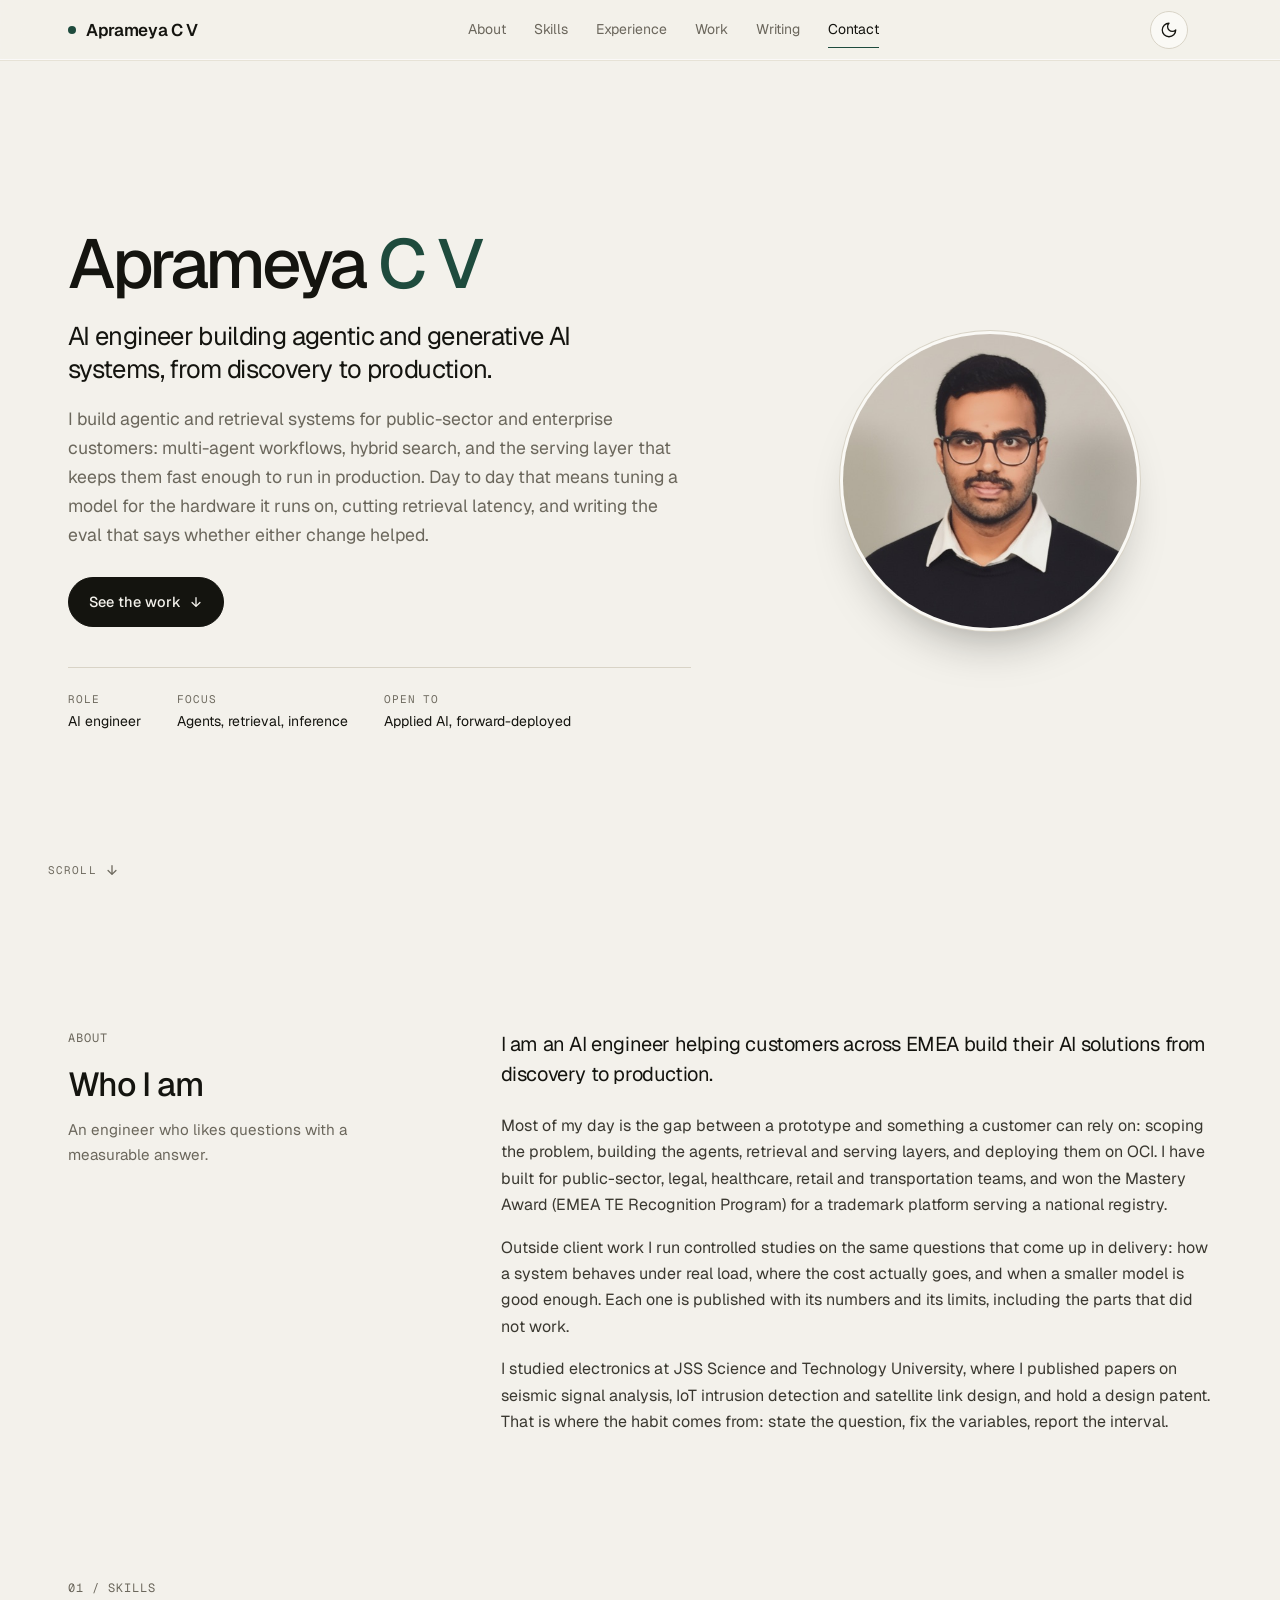
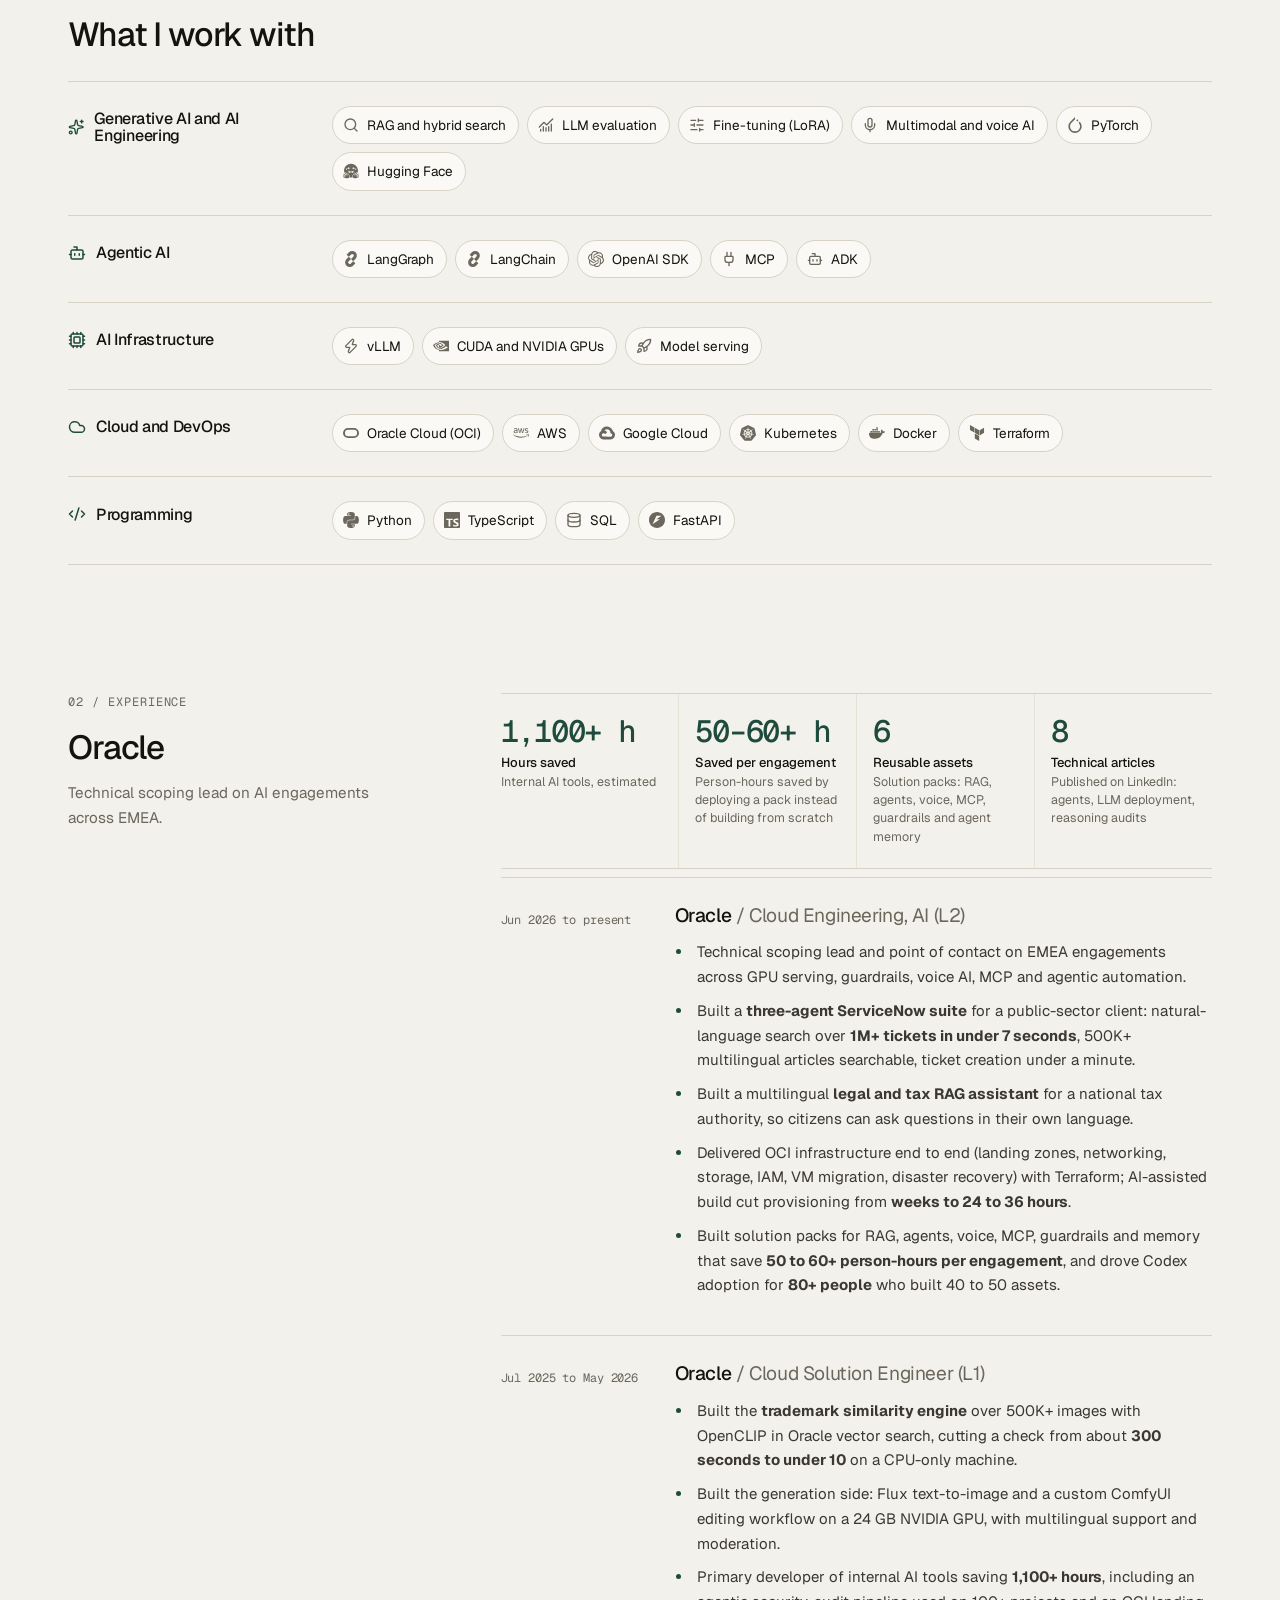
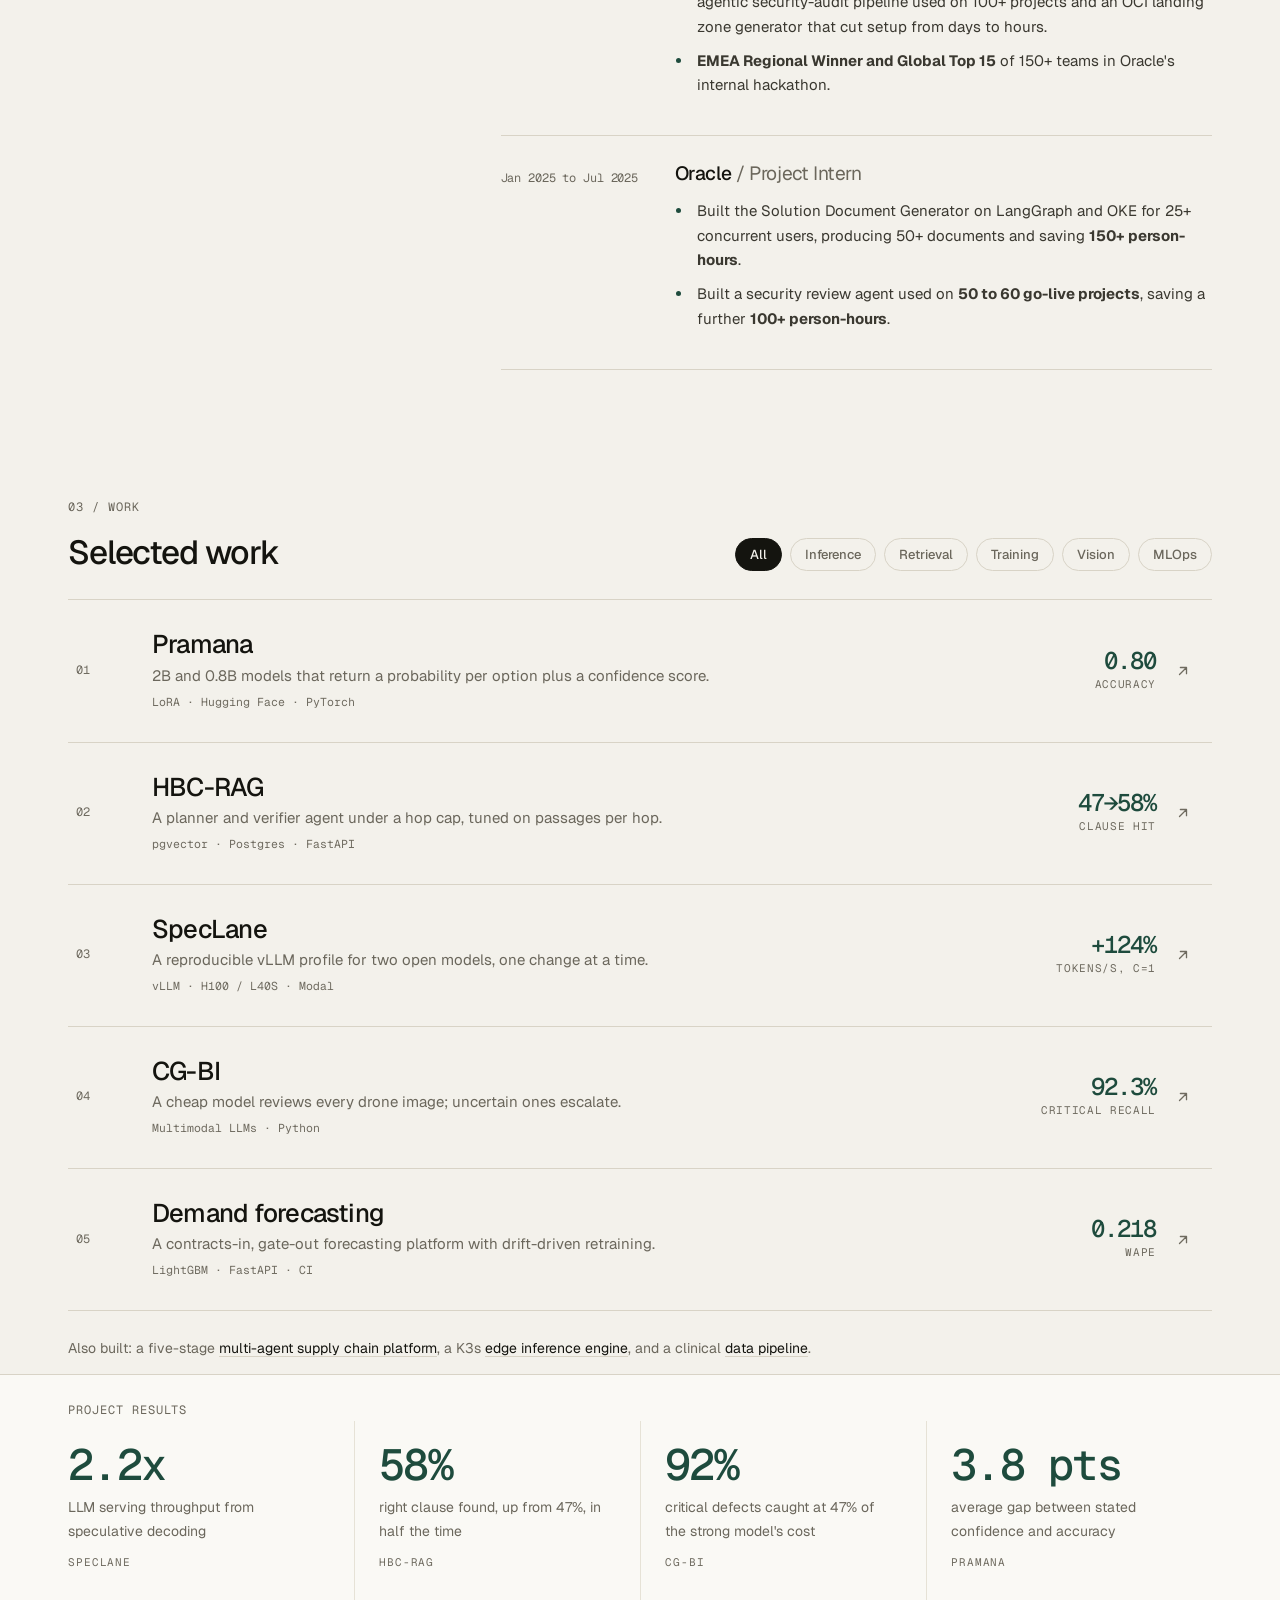
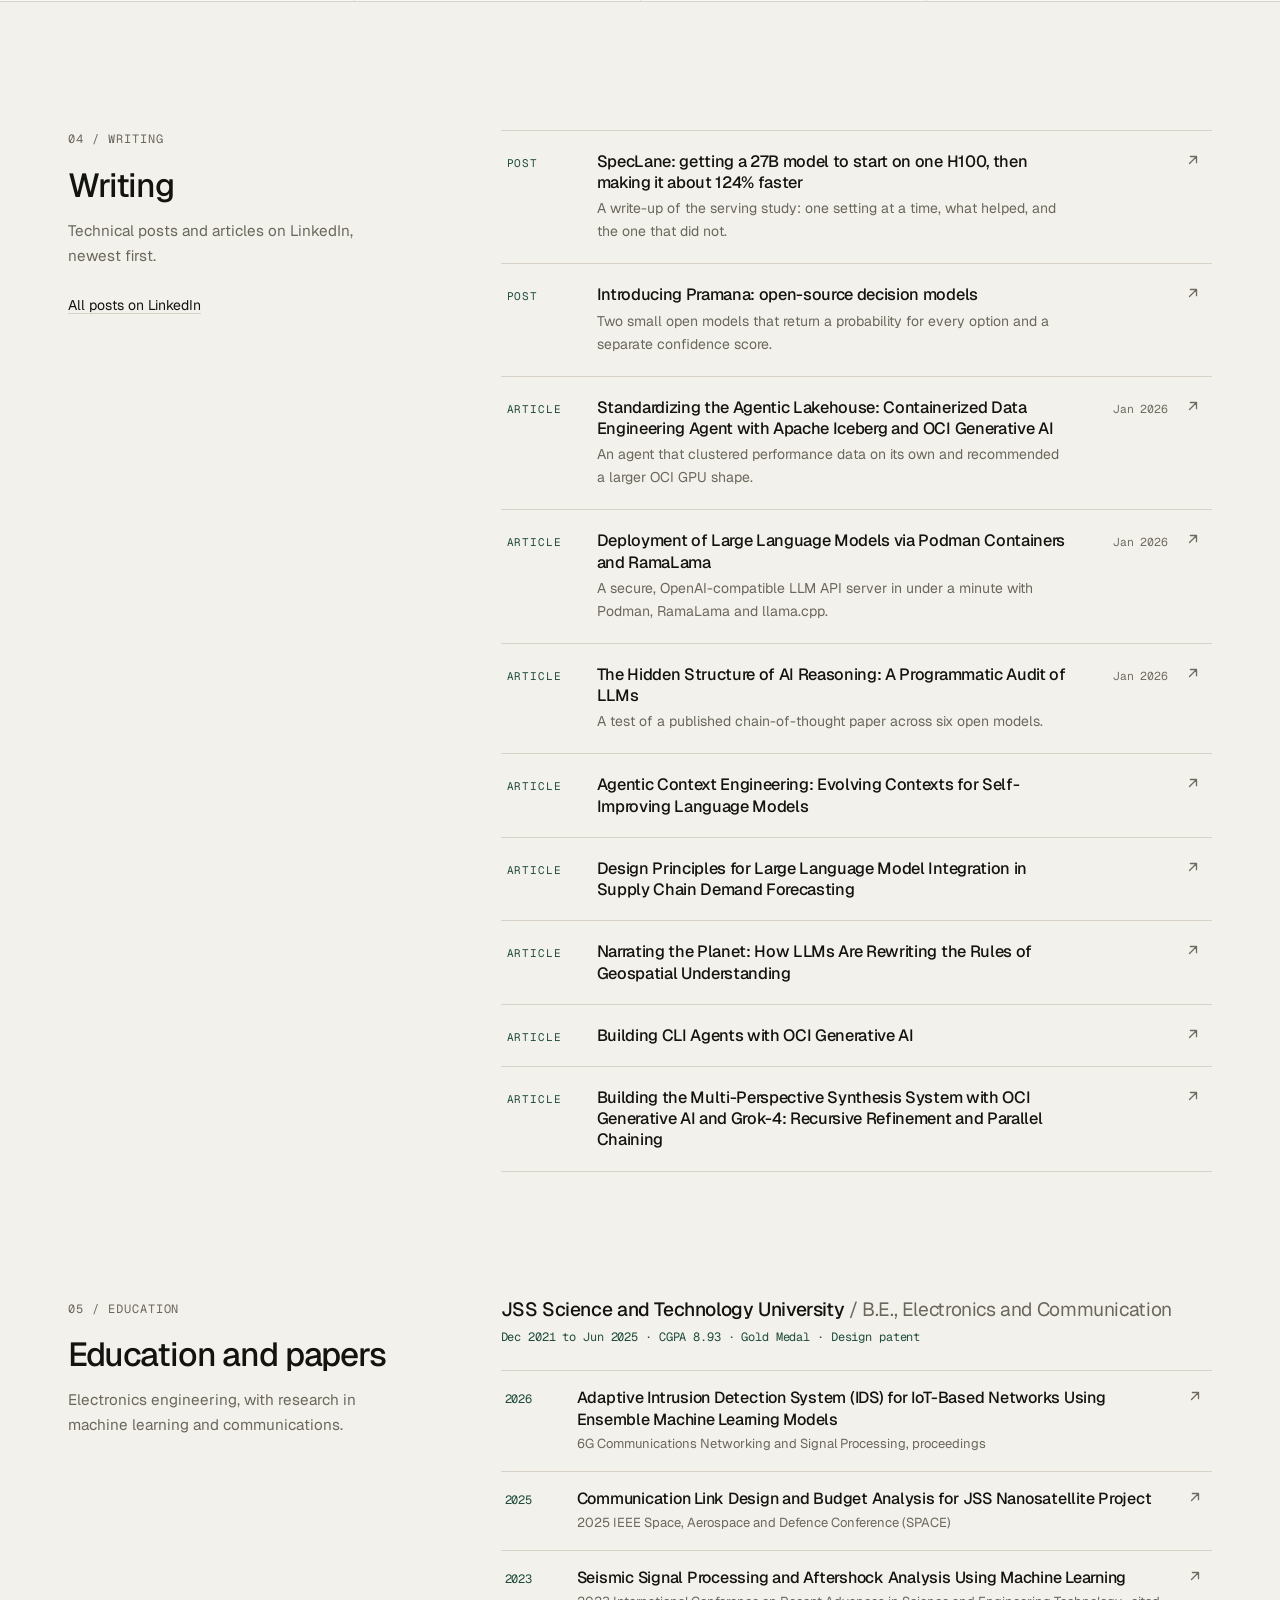
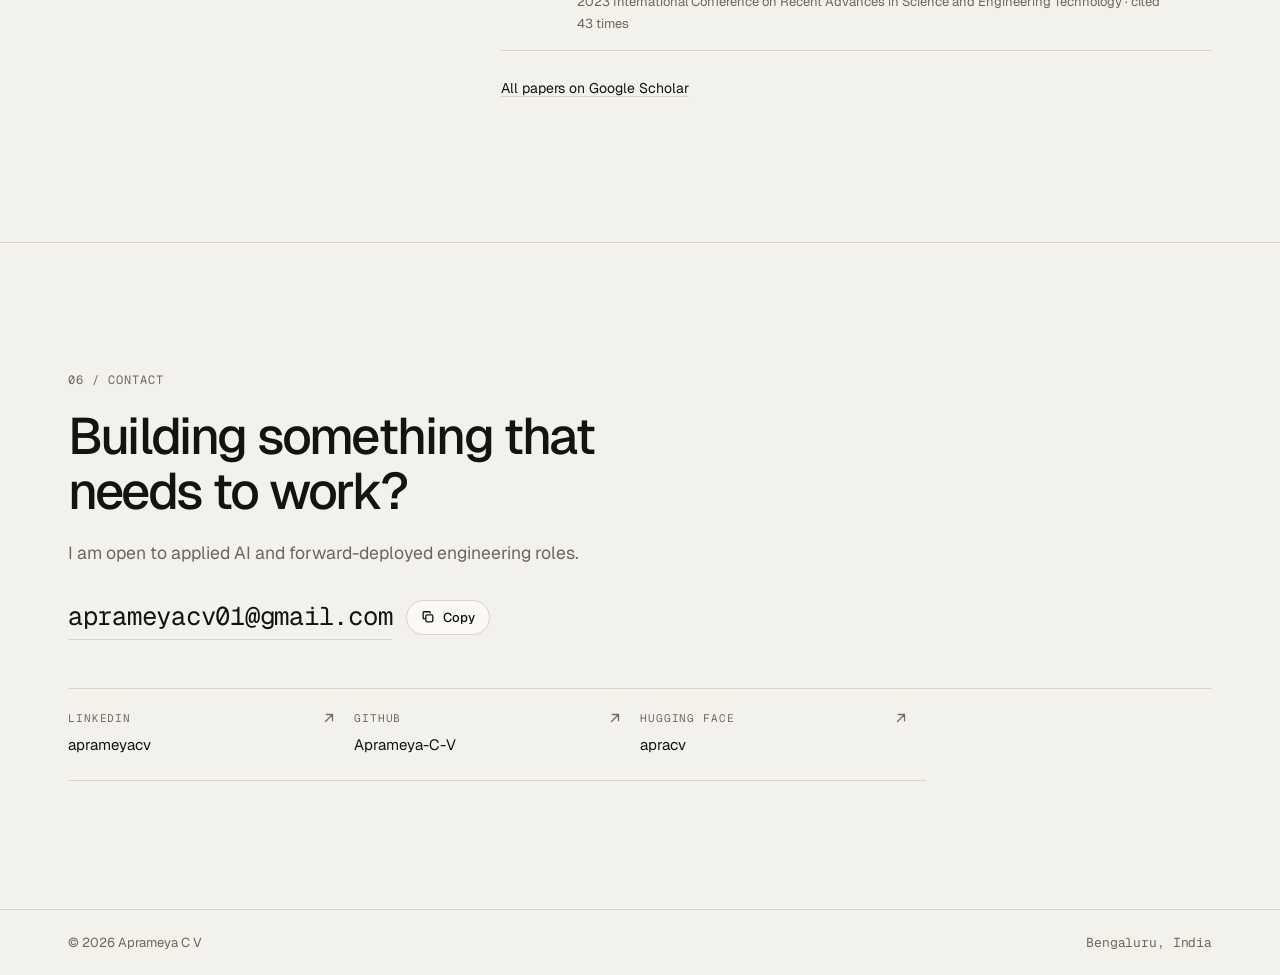
==== commit 44d20c75: "hero: drop OCI; nav: clean section anchors" ====
--- a/index.html
+++ b/index.html
@@ -33,12 +33,12 @@
   <nav class="bar-in" aria-label="Primary">
     <a class="mark" href="index.html"><span class="mark-dot"></span>Aprameya C V</a>
     <div class="links">
-      <a href="index.html#about">About</a>
-      <a href="index.html#skills">Skills</a>
-      <a href="index.html#experience">Experience</a>
-      <a href="index.html#work">Work</a>
-      <a href="index.html#writing">Writing</a>
-      <a href="index.html#contact">Contact</a>
+      <a href="#about">About</a>
+      <a href="#skills">Skills</a>
+      <a href="#experience">Experience</a>
+      <a href="#work">Work</a>
+      <a href="#writing">Writing</a>
+      <a href="#contact">Contact</a>
     </div>
     <button class="theme-toggle" type="button" aria-pressed="false" aria-label="Switch to dark mode"><svg class="i-moon" viewBox="0 0 24 24" fill="none" stroke="currentColor" stroke-width="1.7" stroke-linecap="round" stroke-linejoin="round" aria-hidden="true"><path d="M12 3a6 6 0 0 0 9 9 9 9 0 1 1-9-9Z"/></svg><svg class="i-sun" viewBox="0 0 24 24" fill="none" stroke="currentColor" stroke-width="1.7" stroke-linecap="round" stroke-linejoin="round" aria-hidden="true"><circle cx="12" cy="12" r="4"/><path d="M12 2v2M12 20v2M4.9 4.9l1.4 1.4M17.7 17.7l1.4 1.4M2 12h2M20 12h2M4.9 19.1l1.4-1.4M17.7 6.3l1.4-1.4"/></svg></button>
   </nav>
@@ -50,7 +50,7 @@
     <div class="hero-copy">
       <h1 class="name">Aprameya <span>C V</span></h1>
       <p class="role">AI engineer building agentic and generative AI systems, from discovery to production.</p>
-      <p class="lede">I build agentic and retrieval systems on OCI for public-sector and enterprise customers: multi-agent workflows, hybrid search, and the serving layer that keeps them fast enough to run in production. Day to day that means tuning a model for the GPU it actually runs on, cutting retrieval latency, and writing the eval that says whether either change helped.</p>
+      <p class="lede">I build agentic and retrieval systems for public-sector and enterprise customers: multi-agent workflows, hybrid search, and the serving layer that keeps them fast enough to run in production. Day to day that means tuning a model for the hardware it runs on, cutting retrieval latency, and writing the eval that says whether either change helped.</p>
       <div class="cta-row">
         <a class="btn" href="#work" data-magnet>See the work <svg class="ico" viewBox="0 0 16 16" width="14" height="14" aria-hidden="true"><path d="M8 3v10M3.5 8.5 8 13l4.5-4.5" fill="none" stroke="currentColor" stroke-width="1.5" stroke-linecap="round" stroke-linejoin="round"/></svg></a>
       </div>
